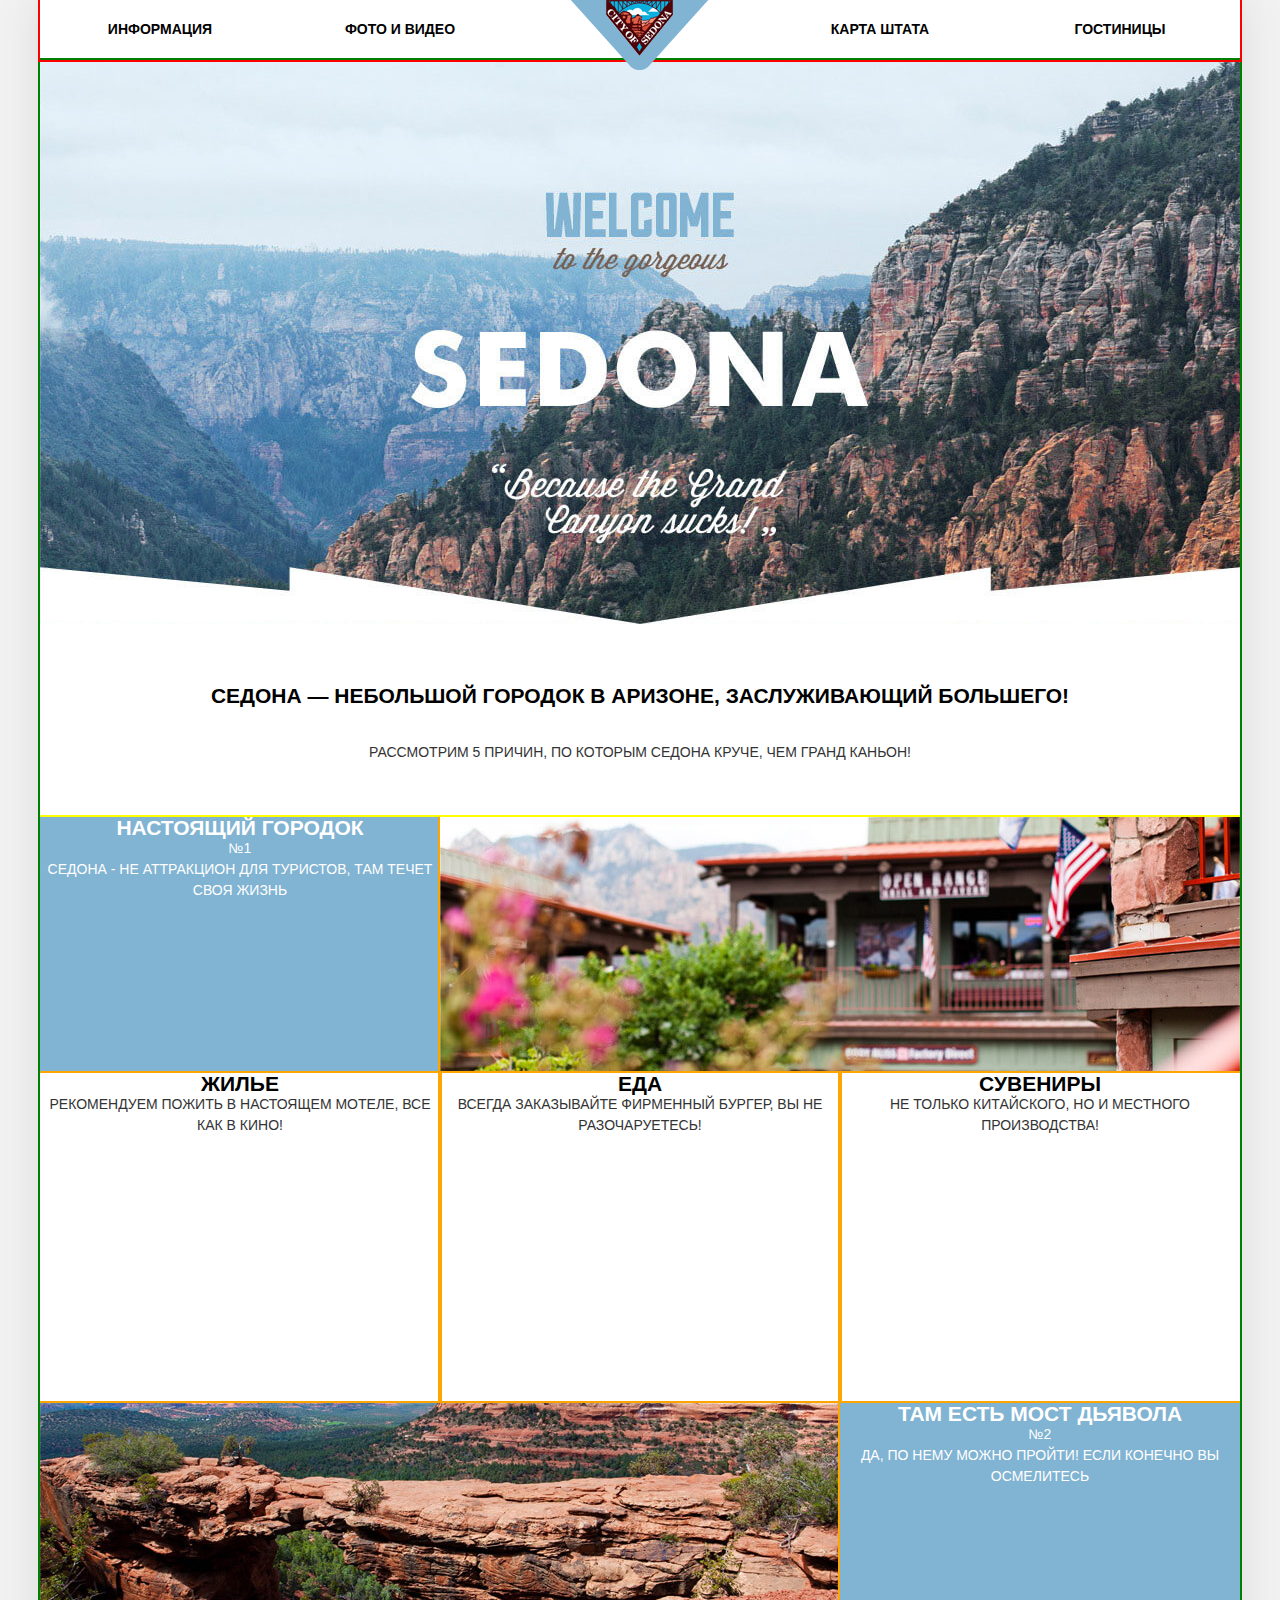
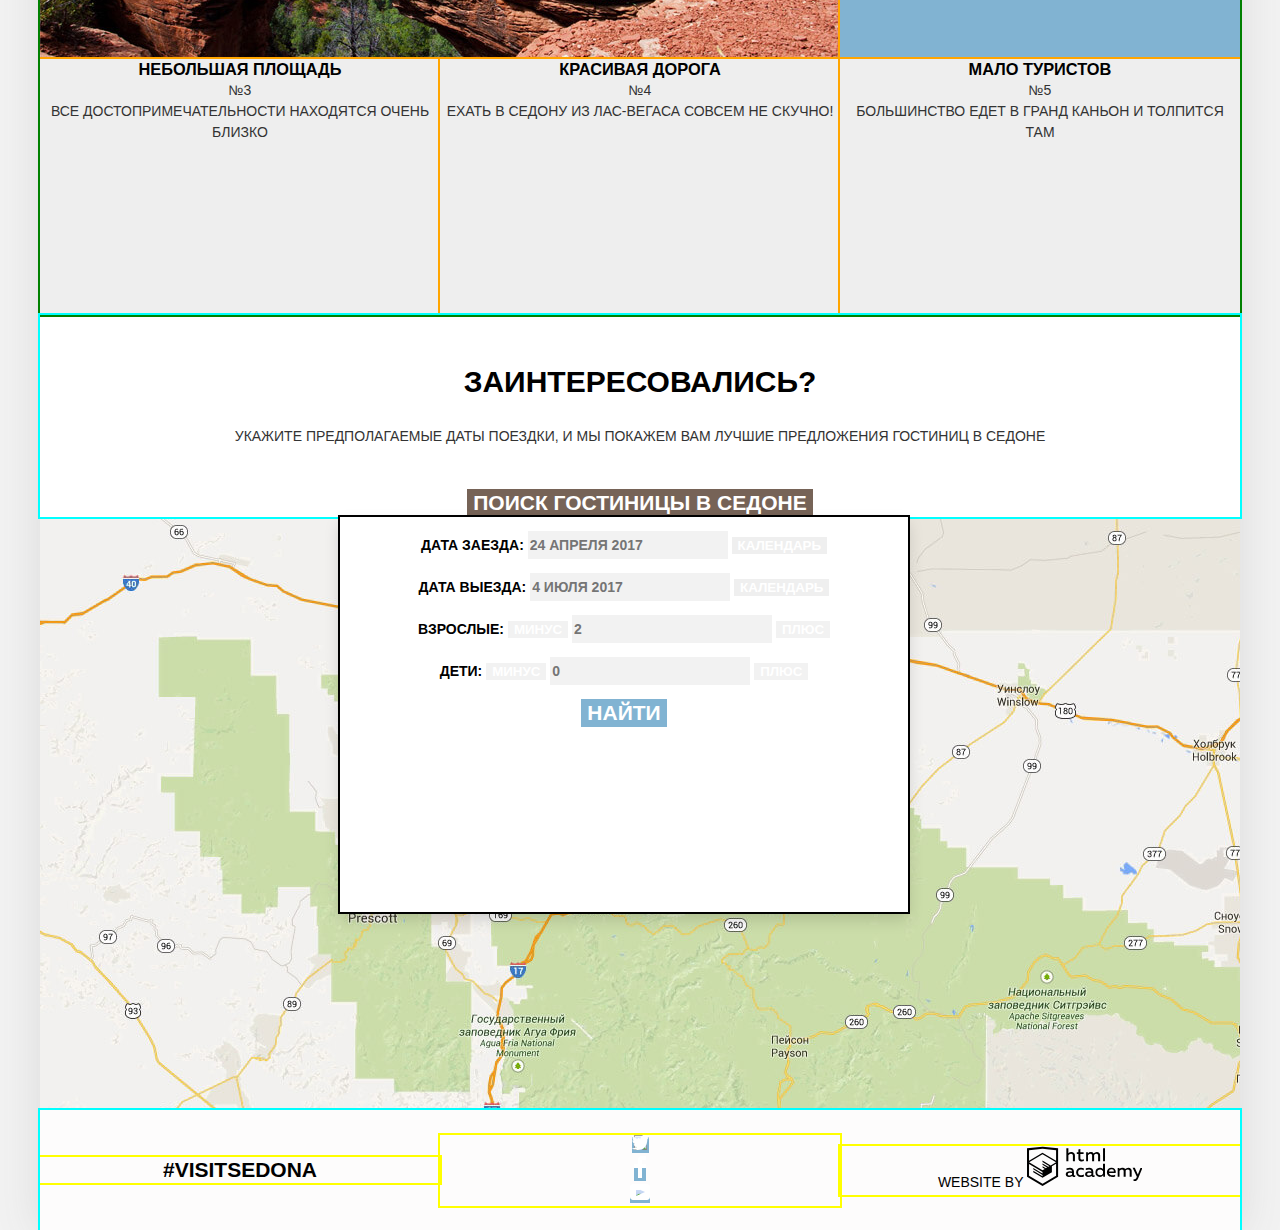
==== index.html @ 484fb702 "Сетка" ====
<!DOCTYPE html>
<html lang="ru">
	<head>
    	<meta charset="utf-8">
    	<title>Седона - небольшой городок в Аризоне</title>
      <linh href="<link href="https://fonts.googleapis.com/css?family=PT+Sans:400,700" rel="stylesheet">
      <link href="css/normalize.css" rel="stylesheet">
      <link href="css/style.css" rel="stylesheet">
  	</head>
  	<body>
      <div class="wrapper">
    		<header class="main-header">
    			<nav class="main-navigation">
  		  		<a class="main-header-logo">
  		  			<img src="img/index-logo.png" width="138" height="70" alt="Логотип города Седона">
  		  		</a>
  		  		<ul class="site-navigation">
  		  			<li><a href="info.html">Информация</a></li>
  		  			<li><a href="media.html">Фото и видео</a></li>
  		  			<li><a href="map.html">Карта штата</a></li>
  		  			<li><a href="hotels.html">Гостиницы</a></li>
  		  		</ul>
  	  		</nav>
    		</header>

    		<main class="container">
    			<section class="resons-content">
            <div class="promo">
    				  <img src="img/header-group.jpg" width="1200" height="564" alt="Добро пожаловать в Седона">
            </div>
            <h1 class="main-title">СЕДОНА — небольшой городок в АРИЗОНЕ, заслуживающий большего!</h1>
            <p class="promo-text">Рассмотрим 5 причин, по которым Седона круче, чем Гранд Каньон!</p>

            <section class="resons">
              <h2 class="visually-hidden">Список причин</h2>
              <ul class="resons-list">
                <!-- 1 -->
                <li class="reson-item">
                  <div class="reson-item-info">
                    <h3 class="reson-item-title">Настоящий городок</h3>
                    <span class="reson-item-number">№1</span>
                    <p class="reson-item-text">Седона - не аттракцион для туристов, там течет своя жизнь</p>
                  </div> 
                  <img class="reson-photo" src="img/reson-1.jpg" width="800" height="256" alt="Изображение города Седона">
                </li>
                <li class="resons-item">  
                  <ul class="features-list">
                    <li class="features-item">
                      <h3 class="features-title">Жилье</h3>
                      <p class="features-text">Рекомендуем пожить в настоящем мотеле, все как в кино!</p>
                    </li>
                    <li class="features-item">
                      <h3 class="features-title">Еда</h3>
                      <p class="features-text">Всегда заказывайте фирменный бургер, вы не разочаруетесь!</p>
                    </li>
                    <li class="features-item">
                      <h3 class="features-title">Сувениры</h3>
                      <p class="features-text">Не только китайского, но и местного производства!</p>
                    </li>
                  </ul>
                </li>
                <!-- 2 -->
                <li class="reson-item">
                  <img class="reson-photo" src="img/reson-2.jpg" width="800" height="256" alt="Изображение дикой природы Седоны">
                  <div class="reson-item-info">
                    <h3 class="reson-item-title">Там есть мост дьявола</h3>
                    <span class="reson-item-number">№2</span>
                    <p class="reson-item-text">Да, по нему можно пройти! Если конечно вы осмелитесь</p>
                  </div>
                </li>
                <li class="reson-item">
                  <ul class="reson-gray-list">
                    <li class="reson-item-gray">
                      <h3 class="reson-item-title item-title-gray">Небольшая площадь</h3>
                      <span class="reson-item-number item-number-gray">№3</span>
                      <p class="reson-item-text item-text-gray">Все достопримечательности находятся очень близко</p>
                    </li>
                    <li class="reson-item-gray">
                      <h3 class="reson-item-title item-title-gray">Красивая дорога</h3>
                      <span class="reson-item-number item-number-gray">№4</span>
                      <p class="reson-item-text item-text-gray">Ехать в Седону из Лас-Вегаса совсем не скучно!</p>
                    </li>
                    <li class="reson-item-gray">
                      <h3 class="reson-item-title item-title-gray">Мало туристов</h3>
                      <span class="reson-item-number item-number-gray">№5</span>
                      <p class="reson-item-text item-text-gray">Большинство едет в Гранд Каньон и толпится там</p>
                    </li>
                  </ul>
                </li>
              </ul>
            </section>
          </section>

    			<section class="search">
            <div class="search-wrapper">
              <h2 class="visually-hidden">Форма поиска отеля</h2>
      				<p class="search-title">Заинтересовались?</p>
      				<p class="search-text">Укажите предполагаемые даты поездки, и мы покажем вам лучшие предложения гостиниц в Седоне</p>
      				<button class="button button-brown search-button" type="button">Поиск гостиницы в Седоне</button>
              
              <form class="form-search" action="https://echo.htmlacademy.ru" method="get">
                <p class="search-option">
                  <label for="search-date-arrival">Дата заезда:</label>
                  <input id="search-date-arrival" type="text" name="date-arrival" placeholder="24 апреля 2017">
                  <button class="button search-button-arrival" type="button">Календарь</button>
                </p>
                <p class="search-option">
                  <label for="search-date-departure">Дата выезда:</label>
                  <input id="search-date-departure" type="text" name="date-departure" placeholder="4 июля 2017">
                  <button class="button search-button-departure" type="button">Календарь</button>
                </p>
                <p class="search-option">
                  <label for="search-adults">Взрослые:</label>
                  <button class="button button-minus" type="button">Минус</button>
                  <input id="search-adults" type="number" name="adults" placeholder="2">
                  <button class="button button-plus" type="button">Плюс</button>
                </p>
                <p class="search-option">
                  <label for="search-children">Дети:</label>
                  <button class="button button-minus" type="button">Минус</button>
                  <input id="search-children" type="number" name="children" placeholder="0">
                  <button class="button button-plus" type="button">Плюс</button>
                </p>
                <button class="button button-blue hotels-search-button" type="button">Найти</button>
              </form>
            </div>
          </section>
        </main>

        
      	<section class="map">
      		<h2 class="visually-hidden">Интерактивная карта Седоны</h2>
      		<img src="img/map.jpg" width="1200" height="593" alt="Интерактивная карта Седоны">
      	</section>
      		

      	<footer class="main-footer">
      		<a class="hashtag" href="#">#Visitsedona</a>
      		<ul class="social-list">
      			<li><a class="button button-blue social-button" href="#"><span class="visually-hidden">Твитер</span>
                  <svg xmlns="http://www.w3.org/2000/svg" xmlns:xlink="http://www.w3.org/1999/xlink" width="17" height="15"><image overflow="visible" width="17" height="15" xlink:href="t.png"/><path fill="#FFF" d="M10.95.144c1.685-.496 2.984.27 3.577 1.179.673-.231 1.331-.481 2.011-.708a2.345 2.345 0 0 1-.857 1.768c.685.17 1.304-.491 1.304-.491-.169 1-1.006 1.788-1.563 2.024-.231 6.75-3.175 11.217-10.077 11.082h-.446c-.41 0-4.164-.46-4.898-1.887 2.271.196 3.893-.422 4.693-1.177-.96-.3-2.679-.477-2.979-2.95.349.106.564.228 1.19.119C1.705 8.247.374 7.53.448 5.33c.285.328 1.067.536 1.34.472C1.085 5.561-.182 2.442.894.85c1.818 1.854 3.735 3.606 7.152 3.773C8.254 2.33 9.183.793 10.95.144z"/></svg>
                </a>
            </li>
      			<li><a class="button button-blue social-button" href="#"><span class="visually-hidden">Фэйсбук</span>
                  <svg xmlns="http://www.w3.org/2000/svg" width="12" height="22"><path fill="#FFF" d="M12 4V0H8a4 4 0 0 0-4 4v4H0v4h4v10h4V12h4V8H8V4h4z"/></svg>
                </a>
            </li>
      			<li><a class="button button-blue social-button" href="#"><span class="visually-hidden">Ютуб</span>
                  <svg xmlns="http://www.w3.org/2000/svg" xmlns:xlink="http://www.w3.org/1999/xlink" width="20" height="16"><image overflow="visible" width="20" height="16" xlink:href="youtube.png"/><path fill="#FFF" d="M17 0H3C1.35 0 0 1.35 0 3v10c0 1.65 1.35 3 3 3h14c1.65 0 3-1.35 3-3V3c0-1.65-1.35-3-3-3zM6.027 11.998V4.002L15.014 8l-8.987 3.998z"/></svg>
                </a>
            </li>
      		</ul>
      		<p class="copyright">
      			<span>website by</span>
      			<a class="copyright-link" href="https://htmlacademy.ru/intensive/htmlcss">
      				<svg data-name="Layer 1" xmlns="http://www.w3.org/2000/svg" width="115" height="41" viewBox="0 0 113 39"><path d="M46.84 28.22a2.07 2.07 0 0 0 .58-.11v1.4a3.41 3.41 0 0 1-1.24.22 1.75 1.75 0 0 1-1.75-1 5.08 5.08 0 0 1-3.3 1.13c-1.59 0-3.06-.87-3.06-2.68 0-2.24 2.08-2.93 3.9-2.93a11.63 11.63 0 0 1 2.28.26v-.31c0-1.09-.8-1.86-2.3-1.86a7.79 7.79 0 0 0-3.15.67v-1.79a10.72 10.72 0 0 1 3.35-.58c2.48 0 4 1.18 4 3.83v3.14a.57.57 0 0 0 .69.61zm-6.76-1.19a1.42 1.42 0 0 0 1.64 1.29 3.56 3.56 0 0 0 2.53-1v-1.51a10.21 10.21 0 0 0-1.9-.22c-1.1.01-2.27.35-2.27 1.45zM53.06 20.62a5.29 5.29 0 0 1 2.7.67v1.79a4.28 4.28 0 0 0-2.42-.73 2.89 2.89 0 1 0 0 5.76 5.26 5.26 0 0 0 2.55-.67v1.8a6.58 6.58 0 0 1-2.9.6 4.42 4.42 0 0 1-4.72-4.54 4.54 4.54 0 0 1 4.79-4.68zM65.84 28.22a2.07 2.07 0 0 0 .58-.11v1.4a3.41 3.41 0 0 1-1.24.22 1.75 1.75 0 0 1-1.75-1 5.08 5.08 0 0 1-3.3 1.13c-1.59 0-3.06-.87-3.06-2.68 0-2.24 2.08-2.93 3.9-2.93a11.63 11.63 0 0 1 2.28.26v-.31c0-1.09-.8-1.86-2.3-1.86a7.79 7.79 0 0 0-3.15.67v-1.79a10.72 10.72 0 0 1 3.35-.58c2.48 0 4 1.18 4 3.83v3.14a.57.57 0 0 0 .69.61zm-6.76-1.19a1.42 1.42 0 0 0 1.64 1.29 3.56 3.56 0 0 0 2.53-1v-1.51a10.21 10.21 0 0 0-1.9-.22c-1.11.01-2.27.35-2.27 1.45zM76.67 16.85v12.76h-1.76v-1.39a4.07 4.07 0 0 1-3.35 1.62 4.62 4.62 0 0 1 0-9.22 4 4 0 0 1 3.15 1.37v-5.14h2zm-4.76 5.48a2.9 2.9 0 0 0 0 5.8 3 3 0 0 0 2.79-1.84v-2.13a3.06 3.06 0 0 0-2.79-1.83zM82.99 20.62c3.48 0 4.68 2.81 4.12 5.34h-6.58c.22 1.57 1.75 2.22 3.35 2.22a6.41 6.41 0 0 0 2.77-.62v1.68a7.5 7.5 0 0 1-3.14.6c-2.68 0-5-1.53-5-4.61a4.39 4.39 0 0 1 4.48-4.61zm.09 1.62a2.39 2.39 0 0 0-2.57 2.26h4.85a2.06 2.06 0 0 0-2.28-2.26zM89.1 29.61v-8.75h1.73v1.09a4 4 0 0 1 2.92-1.33 3 3 0 0 1 2.73 1.4 4.33 4.33 0 0 1 3.06-1.4 3.21 3.21 0 0 1 3.32 3.52v5.47h-2V24.2a1.67 1.67 0 0 0-1.73-1.84 2.94 2.94 0 0 0-2.17 1.18V29.61h-2V24.2a1.67 1.67 0 0 0-1.73-1.84 3.11 3.11 0 0 0-2.32 1.35v5.91h-2zM111.47 20.86h2l-4.1 9.93c-.95 2.28-2.19 3-3.52 3a5 5 0 0 1-1.15-.15v-1.66a3 3 0 0 0 .89.13c.95 0 1.66-.67 2.17-2l.18-.44-4.16-8.82h2.13l3 6.6zM40.66 1.53v5a4 4 0 0 1 2.83-1.2A3.41 3.41 0 0 1 47.1 8.9v5.41h-2V9.15a1.9 1.9 0 0 0-2-2.1 3.08 3.08 0 0 0-2.44 1.46v5.8h-2V1.53h2zM52.43 2.42v3.12h3.17v1.71h-3.17v4c0 1.15.53 1.53 1.66 1.53a4.71 4.71 0 0 0 1.77-.35v1.68a7.14 7.14 0 0 1-2.35.38 2.68 2.68 0 0 1-3-2.88V7.23h-1.6V5.52h1.57V2.88zM58.1 14.29V5.54h1.73v1.09a4 4 0 0 1 2.92-1.33 3 3 0 0 1 2.73 1.4 4.33 4.33 0 0 1 3.06-1.4 3.21 3.21 0 0 1 3.32 3.52v5.47h-2V8.88a1.67 1.67 0 0 0-1.73-1.84 2.94 2.94 0 0 0-2.17 1.18V14.29h-2V8.88a1.67 1.67 0 0 0-1.73-1.84 3.11 3.11 0 0 0-2.32 1.35v5.91h-2zM74.72 1.52h1.95v12.76h-1.95zM15.44.02h-.16L0 1.62v28l15.28 9.09 15.28-9.09v-28zm13.12 28.45l-13.28 7.9L2 28.47V16.99l13.22 7.87v1.43l-9.07-5.4v1.38l9.11 5.47v1.46l-9.1-5.42v1.38l9.11 5.47 9.19-5.5V19.22l4.1-2.45v11.67zm0-13.16l-3.65 2.14-1.68 1-8-4.76v1.38l6.84 4.07h-.06l-.15.09-1 .57-5.64-3.36v1.38l4.45 2.65-1.05.7-3.36-2v1.38l2.21 1.3-2.25 1.35-13.16-7.82 13.17-7.92zm0-1.39L15.21 6.05l-13.2 7.86V3.41l13.28-1.39 13.28 1.39v10.51z" fill="#000000"/></svg>
      			</a>
          </p>
      	</footer>
      </div>
  	</body>
</html>
---- css/style.css ----
body {
	min-width: 1280px;
	margin: 0;
	padding: 0;

	font-family: "PT Sans", "Arial", sans-serif;
	font-size: 14px;
	line-height: 21px;
	font-weight: 400;
	text-transform: uppercase;
	color: #333333;

	background-color: #f2f2f2;
}

img {
	max-width: 100%;
	height: auto;
}

.visually-hidden:not(:focus):not(:active),
input[type="checkbox"].visually-hidden,
input[type="radio"].visually-hidden {
  position: absolute;

  width: 1px;
  height: 1px;
  margin: -1px;
  border: 0;
  padding: 0;

  white-space: nowrap;

  clip-path: inset(100%);
  clip: rect(0 0 0 0);
  overflow: hidden;
}

.wrapper {
	width: 1200px;
	margin: 0 auto;

	background-color: #ffffff;	
	box-shadow: 0px 0px 40px 2px #dbdbdb;
}

.main-navigation {
	display: flex;
	position: relative;
	min-height: 56px;

	/*Временно для сетки*/
	outline: 2px solid red;
}

.main-header-logo {
	position: absolute;
	left: 50%;
	top: 0;
	width: 138px;
	transform: translateX(-50%);
}

.site-navigation {
	display: flex;
	margin: 0;
	padding: 0;
	list-style: none;
}

.site-navigation li {
	width: 240px;

	text-align: center;
	vertical-align: middle;
}

.site-navigation li:nth-child(2) {
	margin-right: 240px;
}

.site-navigation a {
	display: block;
	width: 100%;
	padding-top: 16px;
	padding-bottom: 18px;
	
	line-height: 26px;
	text-decoration: none;
	color: #000000;
	font-weight: 700;
}

.site-navigation a:hover,
.site-navigation a:focus {
	color: #81b3d2;
}

.site-navigation a:active {
	color: rgba(0, 0, 0, 0.3);
}

.site-navigation .site-navigation-current {
	color: #766357;
}

.container {
	text-align: center;
}

.resons-content {

	/*Временно для сетки*/
	outline: 2px solid green;
}

.resons-content .promo {
	width: 1200px;
	height: 564px;

	margin-bottom: 59px;
}

.resons-content .main-title {
	margin: 0;
	padding: 0;
	margin-bottom: 30px;

	font-size: 21px;
	line-height: 26px;
	font-weight: 700;
	color: #000000;
}

.resons-content .promo-text {
	margin: 0;
	padding: 0;
	margin-bottom: 52px;

	line-height: 26px;
	color: #333333;
}

.resons .resons-list {
	display: flex;
	flex-direction: column;
	justify-content: space-between;
	margin: 0;
	padding: 0;

	list-style: none;

	/*Временно для сетки*/
	outline: 2px solid yellow;
}

.resons-list .reson-item {
	display: flex;
	flex-direction: row;
}

.reson-item .reson-item-info {
	width: 400px;
	color: #ffffff;

	background-color: #81b3d2;

	/*Временно для сетки*/
	outline: 2px solid orange;
	min-height: 256px;s
}

.reson-item .reson-photo {
	width: 800px;
	height: 256px;

	/*Временно для сетки*/
	outline: 2px solid orange;
}

.reson-item-info .reson-item-title {
	margin: 0;
	padding: 0;

	font-size: 21px;
	font-weight: 700;
}

.reson-item-info .reson-item-text {
	margin: 0;
	padding: 0;
}

.resons-item .features-list {
	display: flex;
	flex-direction: row;
	margin: 0;
	padding: 0;

	list-style: none;

	background-color: #ffffff;
}

.features-item {	
	width: 400px;

	/*Временно для сетки*/
	min-height: 330px;
	outline: 2px solid orange;
}

.features-item .features-title {
	margin: 0;
	padding: 0;

	font-size: 21px;
	color: #000000;
}

.features-item .features-text {
	margin: 0;
	padding: 0;
}

.reson-item .reson-gray-list {
	display: flex;
	margin: 0;
	padding: 0;

	list-style: none;
}

.reson-gray-list .reson-item-gray {
	width: 400px;

	background-color: #eeeeee;

	/*Временно для сетки*/
	outline: 2px solid orange;
	min-height: 256px;
}

.reson-item-gray .item-title-gray {
	margin: 0;
	padding: 0;

	color: #000000;
}

.reson-item-gray .item-text-gray {
	margin: 0;
	padding: 0;
} 

.search {
	padding-top: 49px;
	/*Временно для сетки*/
	outline: 2px solid cyan;
}

.search .search-wrapper {
	position: relative;
}

.search .search-title {
	margin: 0;
	padding: 0;
	margin-bottom: 26px;

	font-size: 30px;
	font-weight: 700;
	line-height: 36px;
	color: #000000;
}

.search .search-text {
	margin: 0;
	padding: 0;
	margin-bottom: 42px;
}

.form-search {
	position: absolute;
	top: 153px;

	/*Временно, потом подобрать точное значение*/
	left: 300px;
	width: 568px;
	height: 395px;

	background-color: #ffffff;
	box-shadow: 0 7px 15px 0 rgba(0, 1, 1, 0.15);
	z-index: 10;

	/*Временно для сетки*/
	outline: 2px solid black;
}

.button {
	font-family: "PT Sans", "Arial" sans-serif;
	font-weight: 700;
	color: #ffffff;
	text-transform: uppercase;
	text-decoration: none;

	border: none;
}

.button:hover,
.button:focus {
	color: #ffffff;
}

.button:active {
	color: rgba(255, 255, 255, 0.3);
}

.button-brown {
	background-color: #766357;
}

.button-brown:hover,
.button-brown:focus {
	background-color: #604e43;
}

.button-brown:active {
	background-color: #503e33;
}

.search-button {
	font-size: 21px;
	line-height: 26px;
}

.button-minus,
.button-plus {
	background-color: #f2f2f2;
}

.button-blue {
	background-color: #81b3d2;
}

.button-blue:hover,
.button-blue:focus {
	background-color: #669ec0;
}

.button-blue::active {
	background-color: #5496bd;
}

.hotels-search-button {
	font-size: 21px;
	line-height: 26px;
}

.form-search .search-option label {
	margin: 0;
	padding: 0;

	font-size: 14px;
	font-weight: 700;
	line-height: 26px;
	color: #000000;
}

.search-option input {
	font-size: 14px;
	font-weight: 700;
	line-height: 26px;
	color: #000000;
	text-transform: uppercase;

	border: none;
	background-color: #f2f2f2;
}

.search-option input:hover {
	background-color: #ebebeb;
}

.search-option input:focus {
	background-color: #ffffff;
	border: 2px solid #eeeeee;
}

.map {
	width: 1200px;
	height: 593px;
}

/*Стили внутренней страницы*/

.inner-container {
	display: flex;
	flex-direction: column;

	/*Временно для сетки*/
	outline: 2px solid black;
}

.filters {
	font-family: "PT Sans", "Arial", sans-serif;
	color: #ffffff;

	background-image: url("../img/filter-background.jpg");
	background-repeat: no-repeat;
	background-position: 0 0;
	background-color: #83a2c1;
}

.filters .filter {
	display: flex;
	padding: 30px 73px;

	/*Временно для сетки*/
	outline: 2px solid green;
}

.filter fieldset {
	border: none;
}

.filter legend,
.filter-range-title {
	font-size: 16px;
	line-height: 21px;
	font-weight: 700;
}

.filter .filter-list {
	list-style: none;
}

.filter-option label {
	font-size: 14px;
	font-weight: 400;
	line-height: 21px;
}

.price-controls {
	border: 2px solid #ffffff;
}

.price-controls input {
	font-size: 14px;
	font-weight: 400;
	line-height: 21px;
	color: #ffffff;

	background-color: transparent;
	border: none;
}

.min-price,
.max-price {
	font-size: 14px;
	font-weight: 400;
	line-height: 21px;
}

.filter-button {
	font-size: 14px;
	font-weight: 400;
	line-height: 21px;

	background-color: transparent;
	border: 2px solid #ffffff;
}

.filter-button:hover,
.filter-button:focus {
	color: #000000;
	background-color: #ffffff;
}

.sort {
	padding-top: 29px;
	padding-bottom: 32px;
	padding-left: 73px;
	padding-right: 73px;

	border-bottom: 1px solid #f6f6f6;
}

.sort .sort-resalt {
	font-size: 21px;
	font-weight: 700;
	line-height: 26px;
	color: #000000;
}

.sort .sort-title {
	font-size: 12px;
	line-height: 18px;
	color: #000000;
}

.sort .sort-list {
	font-size: 12px;
	line-height: 18px;
	list-style: none;
}

.sort-link {
	color: rgba(0, 0, 0, 0.3);
	text-decoration: none;
	border-bottom: 1px dotted #81b3d2;
}

.sort-link:hover,
.sort-link:focus {
	color: #81b3d2;
	border-bottom: 1px dotted #81b3d2;
}

.sort-link:active {
	color: #000000;
	border: none;
}

.sort-link-active {
	color: #81b3d2;

	border: none;
}

.sort-list-arrow {
	list-style: none;
}

.catalog-hotels .hotels-list {
	margin: 0;
	padding: 0;

	list-style: none;
}

.hotels-list .hotels-item {
	padding: 30px  73px;

	border-bottom: 1px solid #f6f6f6;

	/*Временно для сетки*/
	outline: 2px solid purple;
}

.hotels-title {
	font-size: 21px;
	font-weight: 700;
	line-height: 26px;
	color: #000000;
}

.hotels-title:hover,
.hotels-title:focus {
	color: #81b3d2;
}

.hotels-title:active {
	color: rgba(0, 0, 0, 0.3);
}


.hotels-detail {
	font-size: 14px;
	font-weight: 700;
	line-height: 21px;
	color: #ffffff;
	text-decoration: none;

	background-color: #81b3d2;
}

.hotels-booking {
	font-size: 14px;
	font-weight: 700;
	line-height: 21px;
	color: #ffffff;
	text-decoration: none;

	background-color: #766357;
}

.hotels-rating {
	color: #666666;

	background-color: #f2f2f2;
}

/*Подвал*/

.main-footer {
	display: flex;
	justify-content: space-around;
	align-items: center;
	bottom: 0;
	min-width: 1200px;
	min-height: 120px;

	text-align: center;
	background-color: rgba(253, 252, 252, 0.9);

	/*Временно для сетки*/
	outline: 2px solid cyan;
}

.main-footer .hashtag {
	width: 400px;
	font-size: 21px;
	font-weight: 700;
	line-height: 26px;
	color: #000000;
	text-decoration: none;

	/*Временно для сетки*/
	outline: 2px solid yellow;
}

.main-footer .social-list {
	width: 400px;
	margin: 0;
	padding: 0;

	list-style: none;

	/*Временно для сетки*/
	outline: 2px solid yellow;
}

.copyright {
	width: 400px;
	margin: 0;
	padding: 0;

	/*Временно для сетки*/
	outline: 2px solid yellow;
}

.copyright span {
	color: #000000;
	line-height: 26px;
}

.copyright-link:hover svg path,
.copyright-link:focus svg path {
	fill: #81b3d2;
}

.copyright-link:active svg path {
	fill: #bdbbbc;
}
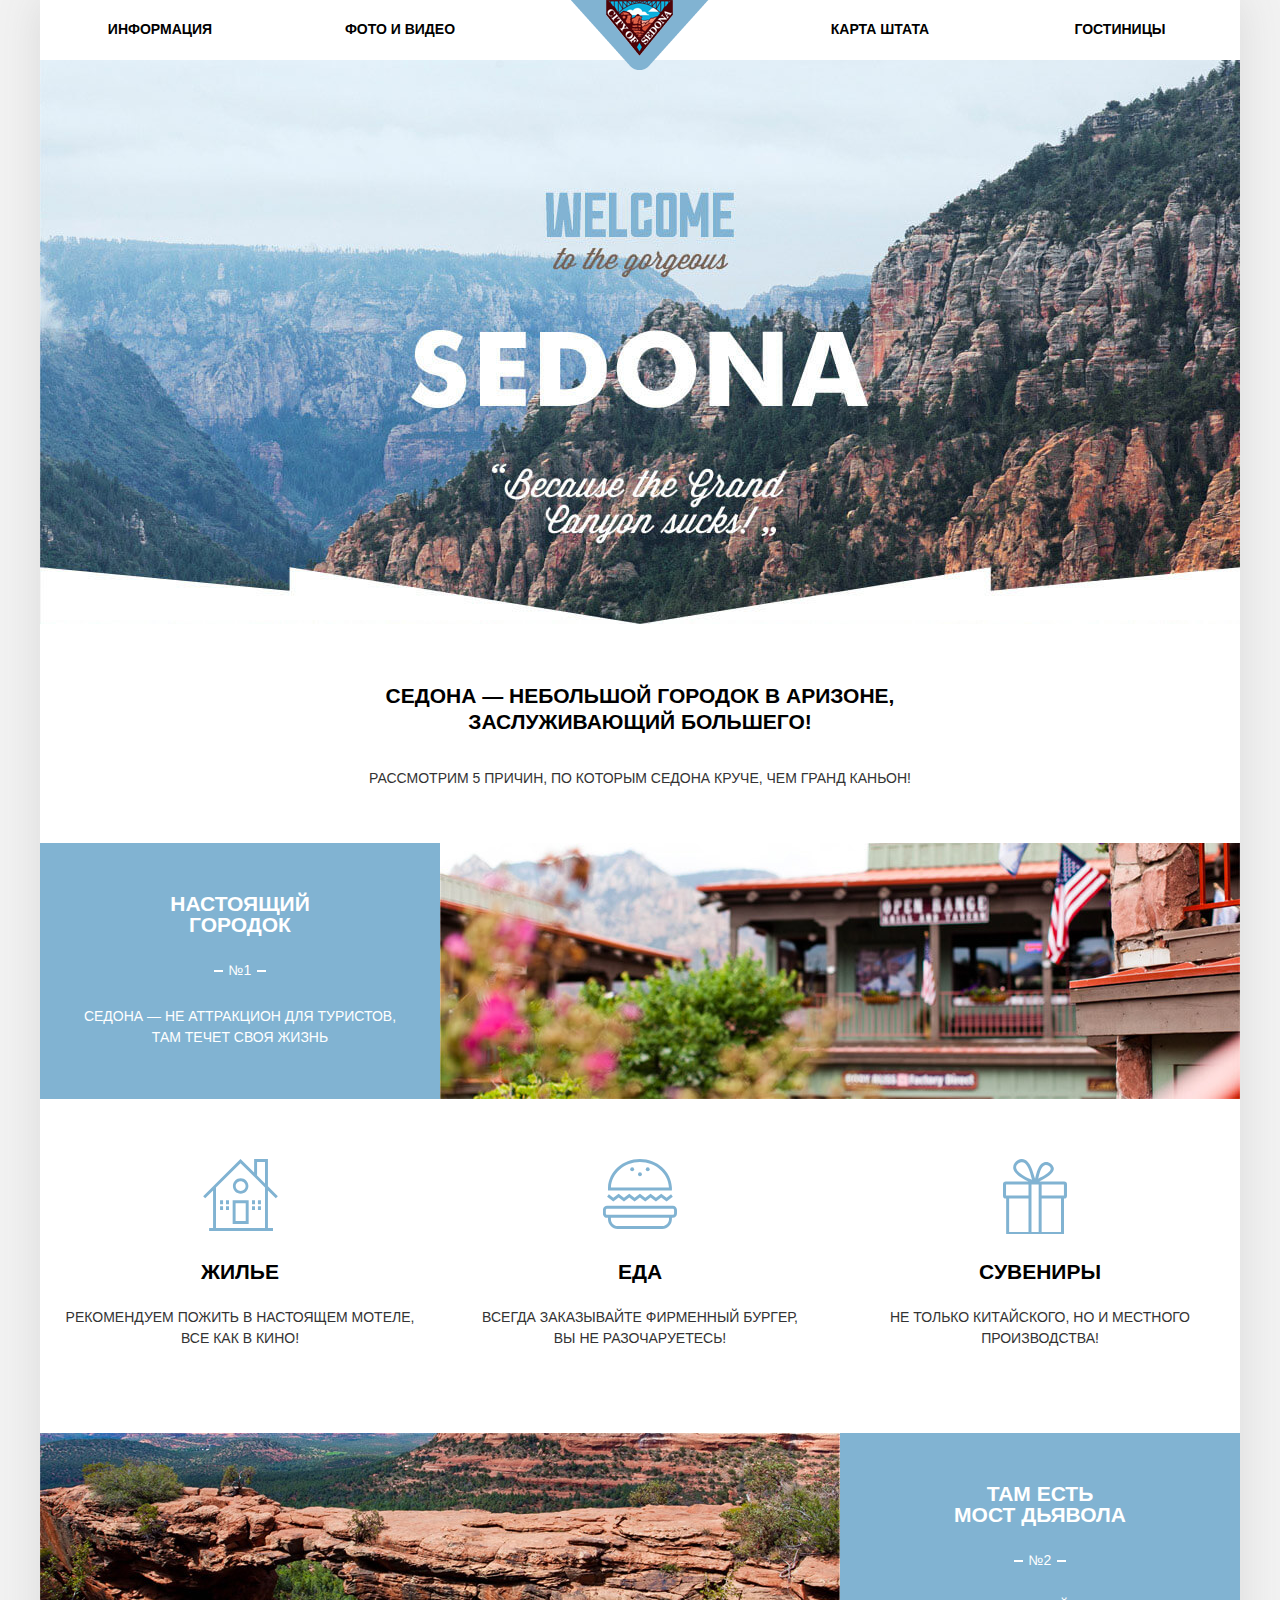
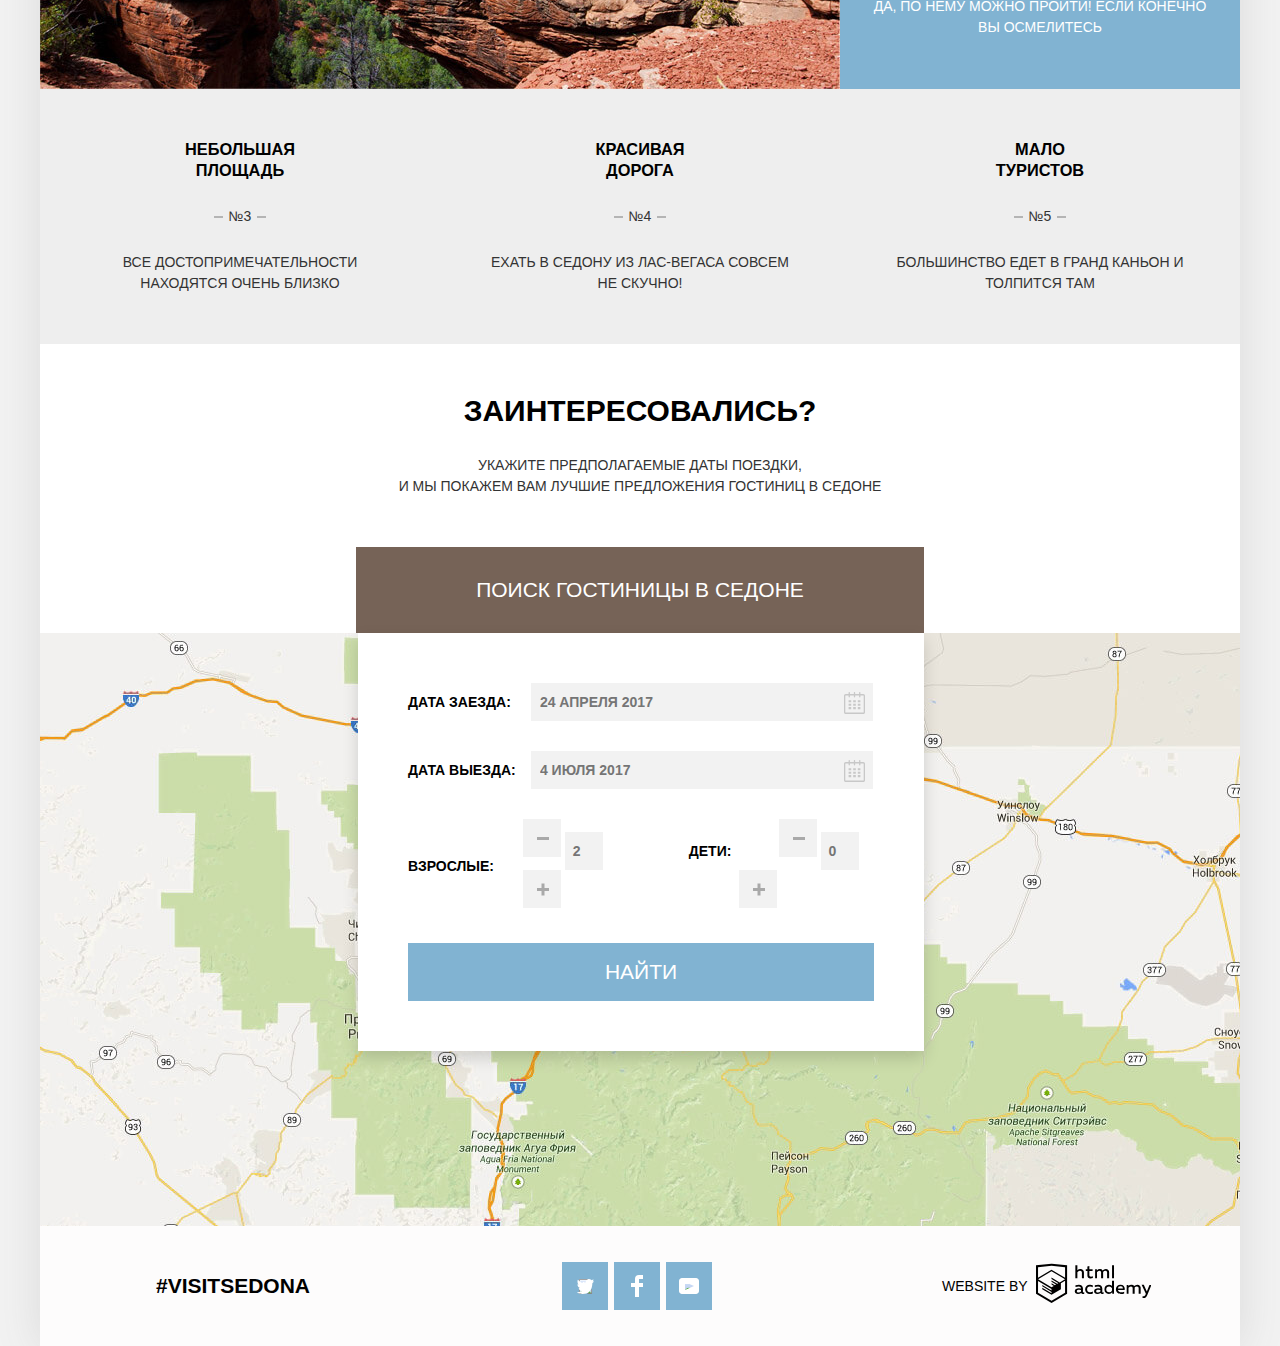
==== commit a9d2501f: "Стилизация" ====
--- a/index.html
+++ b/index.html
@@ -3,7 +3,7 @@
 	<head>
     	<meta charset="utf-8">
     	<title>Седона - небольшой городок в Аризоне</title>
-      <linh href="<link href="https://fonts.googleapis.com/css?family=PT+Sans:400,700" rel="stylesheet">
+      <linh href="<link href="https://fonts.googleapis.com/css?family=PT+Sans:400,700&amp;subset=cyrillic" rel="stylesheet">
       <link href="css/normalize.css" rel="stylesheet">
       <link href="css/style.css" rel="stylesheet">
   	</head>
@@ -28,7 +28,7 @@
             <div class="promo">
     				  <img src="img/header-group.jpg" width="1200" height="564" alt="Добро пожаловать в Седона">
             </div>
-            <h1 class="main-title">СЕДОНА — небольшой городок в АРИЗОНЕ, заслуживающий большего!</h1>
+            <h1 class="main-title">СЕДОНА — небольшой городок в АРИЗОНЕ,<br> заслуживающий большего!</h1>
             <p class="promo-text">Рассмотрим 5 причин, по которым Седона круче, чем Гранд Каньон!</p>
 
             <section class="resons">
@@ -37,25 +37,25 @@
                 <!-- 1 -->
                 <li class="reson-item">
                   <div class="reson-item-info">
-                    <h3 class="reson-item-title">Настоящий городок</h3>
+                    <h3 class="reson-item-title">Настоящий<br> городок</h3>
                     <span class="reson-item-number">№1</span>
-                    <p class="reson-item-text">Седона - не аттракцион для туристов, там течет своя жизнь</p>
+                    <p class="reson-item-text">Седона — не аттракцион для туристов, там течет своя жизнь</p>
                   </div> 
                   <img class="reson-photo" src="img/reson-1.jpg" width="800" height="256" alt="Изображение города Седона">
                 </li>
                 <li class="resons-item">  
                   <ul class="features-list">
-                    <li class="features-item">
+                    <li class="features-item features-icon features-icon-1">
                       <h3 class="features-title">Жилье</h3>
-                      <p class="features-text">Рекомендуем пожить в настоящем мотеле, все как в кино!</p>
+                      <p class="features-text">Рекомендуем пожить в настоящем мотеле,<br> все как в кино!</p>
                     </li>
-                    <li class="features-item">
+                    <li class="features-item features-icon features-icon-2">
                       <h3 class="features-title">Еда</h3>
-                      <p class="features-text">Всегда заказывайте фирменный бургер, вы не разочаруетесь!</p>
+                      <p class="features-text">Всегда заказывайте фирменный бургер,<br> вы не разочаруетесь!</p>
                     </li>
-                    <li class="features-item">
+                    <li class="features-item features-icon features-icon-3">
                       <h3 class="features-title">Сувениры</h3>
-                      <p class="features-text">Не только китайского, но и местного производства!</p>
+                      <p class="features-text">Не только китайского, но и местного<br> производства!</p>
                     </li>
                   </ul>
                 </li>
@@ -63,7 +63,7 @@
                 <li class="reson-item">
                   <img class="reson-photo" src="img/reson-2.jpg" width="800" height="256" alt="Изображение дикой природы Седоны">
                   <div class="reson-item-info">
-                    <h3 class="reson-item-title">Там есть мост дьявола</h3>
+                    <h3 class="reson-item-title">Там есть<br> мост дьявола</h3>
                     <span class="reson-item-number">№2</span>
                     <p class="reson-item-text">Да, по нему можно пройти! Если конечно вы осмелитесь</p>
                   </div>
@@ -71,19 +71,19 @@
                 <li class="reson-item">
                   <ul class="reson-gray-list">
                     <li class="reson-item-gray">
-                      <h3 class="reson-item-title item-title-gray">Небольшая площадь</h3>
+                      <h3 class="reson-item-title item-title-gray">Небольшая<br> площадь</h3>
                       <span class="reson-item-number item-number-gray">№3</span>
-                      <p class="reson-item-text item-text-gray">Все достопримечательности находятся очень близко</p>
+                      <p class="reson-item-text item-text-gray">Все достопримечательности<br> находятся очень близко</p>
                     </li>
                     <li class="reson-item-gray">
-                      <h3 class="reson-item-title item-title-gray">Красивая дорога</h3>
+                      <h3 class="reson-item-title item-title-gray">Красивая<br> дорога</h3>
                       <span class="reson-item-number item-number-gray">№4</span>
-                      <p class="reson-item-text item-text-gray">Ехать в Седону из Лас-Вегаса совсем не скучно!</p>
+                      <p class="reson-item-text item-text-gray">Ехать в Седону из Лас-Вегаса совсем<br> не скучно!</p>
                     </li>
                     <li class="reson-item-gray">
-                      <h3 class="reson-item-title item-title-gray">Мало туристов</h3>
+                      <h3 class="reson-item-title item-title-gray">Мало<br> туристов</h3>
                       <span class="reson-item-number item-number-gray">№5</span>
-                      <p class="reson-item-text item-text-gray">Большинство едет в Гранд Каньон и толпится там</p>
+                      <p class="reson-item-text item-text-gray">Большинство едет в Гранд Каньон и<br> толпится там</p>
                     </li>
                   </ul>
                 </li>
@@ -92,35 +92,41 @@
           </section>
 
     			<section class="search">
+            <h2 class="visually-hidden">Форма поиска отеля</h2>
+      			<p class="search-title">Заинтересовались?</p>
+      			<p class="search-text">Укажите предполагаемые даты поездки,<br> и мы покажем вам лучшие предложения гостиниц в Седоне</p>
             <div class="search-wrapper">
-              <h2 class="visually-hidden">Форма поиска отеля</h2>
-      				<p class="search-title">Заинтересовались?</p>
-      				<p class="search-text">Укажите предполагаемые даты поездки, и мы покажем вам лучшие предложения гостиниц в Седоне</p>
       				<button class="button button-brown search-button" type="button">Поиск гостиницы в Седоне</button>
-              
+        
               <form class="form-search" action="https://echo.htmlacademy.ru" method="get">
-                <p class="search-option">
+                <div class="search-option">
                   <label for="search-date-arrival">Дата заезда:</label>
                   <input id="search-date-arrival" type="text" name="date-arrival" placeholder="24 апреля 2017">
-                  <button class="button search-button-arrival" type="button">Календарь</button>
-                </p>
-                <p class="search-option">
+                  <svg class="button search-button-arrival" xmlns="http://www.w3.org/2000/svg" width="21" height="22"><path d="M19.251 2.025h-2.845V.648c0-.381-.294-.689-.656-.689-.363 0-.656.308-.656.689v1.377h-3.938V.648c0-.381-.294-.689-.655-.689-.363 0-.657.308-.657.689v1.377H5.906V.648c0-.381-.294-.689-.656-.689-.363 0-.657.308-.657.689v1.377H1.75C.784 2.025 0 2.847 0 3.862v16.302C0 21.179.784 22 1.75 22h17.501c.966 0 1.749-.821 1.749-1.836V3.862c0-1.015-.783-1.837-1.749-1.837zm.437 18.139a.448.448 0 0 1-.437.459H1.75a.45.45 0 0 1-.438-.459V3.862a.45.45 0 0 1 .438-.459h2.844v1.378c0 .381.294.689.657.689.362 0 .656-.308.656-.689V3.403h3.938v1.378c0 .381.294.689.657.689.361 0 .655-.308.655-.689V3.403h3.938v1.378c0 .381.293.689.656.689.362 0 .656-.308.656-.689V3.403h2.845c.241 0 .437.206.437.459v16.302z"/><path d="M4.594 8.225h2.625v2.066H4.594zM4.594 11.668h2.625v2.067H4.594zM4.594 15.112h2.625v2.066H4.594zM9.188 15.112h2.625v2.066H9.188zM9.188 11.668h2.625v2.067H9.188zM9.188 8.225h2.625v2.066H9.188zM13.781 15.112h2.625v2.066h-2.625zM13.781 11.668h2.625v2.067h-2.625zM13.781 8.225h2.625v2.066h-2.625z"/></svg>
+                </div>
+                <div class="search-option">
                   <label for="search-date-departure">Дата выезда:</label>
                   <input id="search-date-departure" type="text" name="date-departure" placeholder="4 июля 2017">
-                  <button class="button search-button-departure" type="button">Календарь</button>
-                </p>
-                <p class="search-option">
-                  <label for="search-adults">Взрослые:</label>
-                  <button class="button button-minus" type="button">Минус</button>
-                  <input id="search-adults" type="number" name="adults" placeholder="2">
-                  <button class="button button-plus" type="button">Плюс</button>
-                </p>
-                <p class="search-option">
-                  <label for="search-children">Дети:</label>
-                  <button class="button button-minus" type="button">Минус</button>
-                  <input id="search-children" type="number" name="children" placeholder="0">
-                  <button class="button button-plus" type="button">Плюс</button>
-                </p>
+                  <svg class="button search-button-arrival" xmlns="http://www.w3.org/2000/svg" width="21" height="22"><path d="M19.251 2.025h-2.845V.648c0-.381-.294-.689-.656-.689-.363 0-.656.308-.656.689v1.377h-3.938V.648c0-.381-.294-.689-.655-.689-.363 0-.657.308-.657.689v1.377H5.906V.648c0-.381-.294-.689-.656-.689-.363 0-.657.308-.657.689v1.377H1.75C.784 2.025 0 2.847 0 3.862v16.302C0 21.179.784 22 1.75 22h17.501c.966 0 1.749-.821 1.749-1.836V3.862c0-1.015-.783-1.837-1.749-1.837zm.437 18.139a.448.448 0 0 1-.437.459H1.75a.45.45 0 0 1-.438-.459V3.862a.45.45 0 0 1 .438-.459h2.844v1.378c0 .381.294.689.657.689.362 0 .656-.308.656-.689V3.403h3.938v1.378c0 .381.294.689.657.689.361 0 .655-.308.655-.689V3.403h3.938v1.378c0 .381.293.689.656.689.362 0 .656-.308.656-.689V3.403h2.845c.241 0 .437.206.437.459v16.302z"/><path d="M4.594 8.225h2.625v2.066H4.594zM4.594 11.668h2.625v2.067H4.594zM4.594 15.112h2.625v2.066H4.594zM9.188 15.112h2.625v2.066H9.188zM9.188 11.668h2.625v2.067H9.188zM9.188 8.225h2.625v2.066H9.188zM13.781 15.112h2.625v2.066h-2.625zM13.781 11.668h2.625v2.067h-2.625zM13.781 8.225h2.625v2.066h-2.625z"/></svg>
+                </div>
+                <div class="search-option option-small">
+                  <div class="search-column column-adult">
+                    <label for="search-adults">Взрослые:</label>
+                    <div class="search-column-button">
+                      <button class="button button-minus" type="button" aria-label="Меньше"></button>
+                      <input id="search-adults" type="number" name="adults" placeholder="2">
+                      <button class="button button-plus" type="button" aria-label="Больше"></button>
+                    </div>
+                  </div>
+                  <div class="search-column column-children">
+                    <div class="search-column-button">
+                      <label for="search-children">Дети:</label>
+                      <button class="button button-minus" type="button" aria-label="Меньше"></button>
+                      <input id="search-children" type="number" name="children" placeholder="0">
+                      <button class="button button-plus" type="button" aria-label="Больше"></button>
+                    </div>
+                  </div>
+                </div>
                 <button class="button button-blue hotels-search-button" type="button">Найти</button>
               </form>
             </div>
--- a/css/style.css
+++ b/css/style.css
@@ -48,9 +48,6 @@
 	display: flex;
 	position: relative;
 	min-height: 56px;
-
-	/*Временно для сетки*/
-	outline: 2px solid red;
 }
 
 .main-header-logo {
@@ -108,12 +105,6 @@
 	text-align: center;
 }
 
-.resons-content {
-
-	/*Временно для сетки*/
-	outline: 2px solid green;
-}
-
 .resons-content .promo {
 	width: 1200px;
 	height: 564px;
@@ -149,9 +140,6 @@
 	padding: 0;
 
 	list-style: none;
-
-	/*Временно для сетки*/
-	outline: 2px solid yellow;
 }
 
 .resons-list .reson-item {
@@ -161,31 +149,52 @@
 
 .reson-item .reson-item-info {
 	width: 400px;
+	padding: 50px 30px;
+
 	color: #ffffff;
 
 	background-color: #81b3d2;
-
-	/*Временно для сетки*/
-	outline: 2px solid orange;
-	min-height: 256px;s
 }
 
 .reson-item .reson-photo {
 	width: 800px;
 	height: 256px;
-
-	/*Временно для сетки*/
-	outline: 2px solid orange;
 }
 
 .reson-item-info .reson-item-title {
 	margin: 0;
 	padding: 0;
+	margin-bottom: 25px;
 
 	font-size: 21px;
 	font-weight: 700;
 }
 
+.reson-item-info .reson-item-number {
+	display: flex;
+	align-items: center;
+	justify-content: center;
+	margin-bottom: 25px;
+}
+
+.reson-item-info .reson-item-number::before,
+.reson-item-info .reson-item-number::after {
+	content: "";
+	width: 9px;
+	height: 2px;
+
+	background-color: #ffffff;
+}
+
+.reson-item-info .reson-item-number::before {
+	margin-right: 6px;
+}
+
+.reson-item-info .reson-item-number::after {
+	margin-left: 6px;
+}
+
+
 .reson-item-info .reson-item-text {
 	margin: 0;
 	padding: 0;
@@ -202,17 +211,43 @@
 	background-color: #ffffff;
 }
 
-.features-item {	
+.features-list .features-item {	
+	position: relative;
 	width: 400px;
-
-	/*Временно для сетки*/
-	min-height: 330px;
-	outline: 2px solid orange;
+	padding: 162px 20px 84px 20px;
+
+	text-align: center;
+}
+
+.features-list .features-item::before {
+	content: "";
+	position: absolute;
+	top: 60px;
+	left: 50%;
+	margin-left: -37px;
+	width: 75px;
+	height: 75px;
+
+	background-repeat: no-repeat;
+	background-position: 0 0;
+}
+
+.features-list .features-icon-1::before {
+	background-image: url("../img/icon-1.svg");
+}
+
+.features-list .features-icon-2::before {
+	background-image: url("../img/icon-3.svg");
+}
+
+.features-list .features-icon-3::before {
+	background-image: url("../img/icon-2.svg");
 }
 
 .features-item .features-title {
 	margin: 0;
 	padding: 0;
+	margin-bottom: 25px;
 
 	font-size: 21px;
 	color: #000000;
@@ -233,19 +268,42 @@
 
 .reson-gray-list .reson-item-gray {
 	width: 400px;
+	padding: 50px 20px;
 
 	background-color: #eeeeee;
-
-	/*Временно для сетки*/
-	outline: 2px solid orange;
-	min-height: 256px;
+	box-sizing: border-box;
 }
 
 .reson-item-gray .item-title-gray {
 	margin: 0;
 	padding: 0;
-
-	color: #000000;
+	margin-bottom: 25px;
+
+	color: #000000;
+}
+
+.reson-item-gray .item-number-gray {
+	display: flex;
+	justify-content: center;
+	align-items: center;
+	margin-bottom: 25px;
+}
+
+.reson-item-gray .item-number-gray::before,
+.reson-item-gray .item-number-gray::after {
+	content: "";
+	width: 9px;
+	height: 2px;
+
+	background-color: #b4b4b4;
+}
+
+.reson-item-gray .item-number-gray::before {
+	margin-right: 6px;
+}
+
+.reson-item-gray .item-number-gray::after {
+	margin-left: 6px;
 }
 
 .reson-item-gray .item-text-gray {
@@ -255,12 +313,12 @@
 
 .search {
 	padding-top: 49px;
-	/*Временно для сетки*/
-	outline: 2px solid cyan;
 }
 
 .search .search-wrapper {
 	position: relative;
+	width: 568px;
+	margin: 0 auto;
 }
 
 .search .search-title {
@@ -277,97 +335,113 @@
 .search .search-text {
 	margin: 0;
 	padding: 0;
-	margin-bottom: 42px;
+	margin-bottom: 50px;
+}
+
+.button {
+	font: inherit;
+	font-weight: 700;
+	color: #ffffff;
+	text-transform: uppercase;
+	text-decoration: none;
+
+	border: none;
+	cursor: pointer;
+}
+
+.button:hover,
+.button:focus {
+	color: #ffffff;
+}
+
+.button:active {
+	color: rgba(255, 255, 255, 0.3);
+}
+
+.button-brown {
+	background-color: #766357;
+}
+
+.button-brown:hover,
+.button-brown:focus {
+	background-color: #604e43;
+}
+
+.button-brown:active {
+	background-color: #503e33;
+}
+
+.search-button {
+	width: 100%;
+	padding: 30px 90px;
+
+	font: inherit;
+	font-size: 21px;
+	line-height: 26px;
+}
+
+.button-minus,
+.button-plus {
+	background-color: #f2f2f2;
+}
+
+.button-blue {
+	background-color: #81b3d2;
+}
+
+.button-blue:hover,
+.button-blue:focus {
+	background-color: #669ec0;
+}
+
+.button-blue::active {
+	background-color: #5496bd;
+}
+
+.hotels-search-button {
+	width: 100%;
+	padding: 16px 0;
+
+	font: inherit;
+	font-size: 21px;
+	line-height: 26px;
 }
 
 .form-search {
 	position: absolute;
-	top: 153px;
-
-	/*Временно, потом подобрать точное значение*/
-	left: 300px;
-	width: 568px;
-	height: 395px;
+	left: 2px;
+	padding: 50px;
+
+	text-align: left;
 
 	background-color: #ffffff;
 	box-shadow: 0 7px 15px 0 rgba(0, 1, 1, 0.15);
 	z-index: 10;
-
-	/*Временно для сетки*/
-	outline: 2px solid black;
-}
-
-.button {
-	font-family: "PT Sans", "Arial" sans-serif;
-	font-weight: 700;
-	color: #ffffff;
-	text-transform: uppercase;
-	text-decoration: none;
-
-	border: none;
-}
-
-.button:hover,
-.button:focus {
-	color: #ffffff;
-}
-
-.button:active {
-	color: rgba(255, 255, 255, 0.3);
-}
-
-.button-brown {
-	background-color: #766357;
-}
-
-.button-brown:hover,
-.button-brown:focus {
-	background-color: #604e43;
-}
-
-.button-brown:active {
-	background-color: #503e33;
-}
-
-.search-button {
-	font-size: 21px;
-	line-height: 26px;
-}
-
-.button-minus,
-.button-plus {
-	background-color: #f2f2f2;
-}
-
-.button-blue {
-	background-color: #81b3d2;
-}
-
-.button-blue:hover,
-.button-blue:focus {
-	background-color: #669ec0;
-}
-
-.button-blue::active {
-	background-color: #5496bd;
-}
-
-.hotels-search-button {
-	font-size: 21px;
-	line-height: 26px;
+}
+
+.form-search .search-option {
+	position: relative;	
+	margin-bottom: 30px;
 }
 
 .form-search .search-option label {
-	margin: 0;
-	padding: 0;
-
-	font-size: 14px;
-	font-weight: 700;
-	line-height: 26px;
-	color: #000000;
-}
-
-.search-option input {
+	display: inline-block;
+	width: 108px;
+	margin: 0;
+	padding: 0;
+	margin-right: 11px;
+
+	font-size: 14px;
+	font-weight: 700;
+	line-height: 26px;
+	color: #000000;
+}
+
+.search-option input[type="text"] {
+	display: inline-block;
+	padding: 6px 30px 6px 9px;
+	width: 303px;
+
 	font-size: 14px;
 	font-weight: 700;
 	line-height: 26px;
@@ -385,6 +459,80 @@
 .search-option input:focus {
 	background-color: #ffffff;
 	border: 2px solid #eeeeee;
+}
+
+.search-button-arrival {
+	position: absolute;
+	top: 9px;
+	right: 9px;
+	fill: #c8c8c8;
+}
+
+.form-search .option-small {
+	display: flex;
+	justify-content: space-between;
+}
+
+.option-small .search-column {
+	display: flex;
+	align-items: center;
+	width: 50%;
+}
+
+.column-children {
+	text-align: center;
+}
+
+.search-column .button-minus,
+.search-column .button-plus {
+	position: relative;
+	width: 38px;
+	height: 38px;
+
+	background-color: #f2f2f2;
+}
+
+.search-column .button-minus::before {
+	position: absolute;
+	content: "";
+	top: 18px;
+	left: 14px;
+	width: 12px;
+	height: 3px;
+
+	background-color: #a9a9a9;
+}
+
+.search-column .button-plus::before,
+.search-column .button-plus::after {
+	position: absolute;
+	content: "";
+	top: 18px;
+	left: 14px;
+	width: 12px;
+	height: 3px;
+
+	background-color: #a9a9a9;
+}
+
+.search-column .button-plus::after {
+	transform: rotate(90deg);
+}
+
+.search-column input[type="number"] {
+	width: 38px;
+	height: 38px;
+	padding: 0;
+
+	text-align: center;
+	font-size: 14px;
+	font-weight: 700;
+	line-height: 26px;
+	color: #000000;
+	text-transform: uppercase;
+
+	border: none;
+	background-color: #f2f2f2;
 }
 
 .map {
@@ -595,52 +743,55 @@
 
 .main-footer {
 	display: flex;
-	justify-content: space-around;
+	justify-content: space-between;
 	align-items: center;
 	bottom: 0;
-	min-width: 1200px;
-	min-height: 120px;
+	padding: 36px 73px;
 
 	text-align: center;
 	background-color: rgba(253, 252, 252, 0.9);
-
-	/*Временно для сетки*/
-	outline: 2px solid cyan;
 }
 
 .main-footer .hashtag {
+	width: 240px;
+	font-size: 21px;
+	font-weight: 700;
+	line-height: 26px;
+	color: #000000;
+	text-decoration: none;
+}
+
+.main-footer .social-list {
+	display: flex;
+	justify-content: center;
 	width: 400px;
-	font-size: 21px;
-	font-weight: 700;
-	line-height: 26px;
-	color: #000000;
-	text-decoration: none;
-
-	/*Временно для сетки*/
-	outline: 2px solid yellow;
-}
-
-.main-footer .social-list {
-	width: 400px;
 	margin: 0;
 	padding: 0;
 
 	list-style: none;
-
-	/*Временно для сетки*/
-	outline: 2px solid yellow;
+}
+
+.social-list .social-button {
+	display: flex;
+	align-items: center;
+	justify-content: center;
+	width: 46px;
+	height: 48px;
+	margin-right: 6px;
 }
 
 .copyright {
-	width: 400px;
-	margin: 0;
-	padding: 0;
-
-	/*Временно для сетки*/
-	outline: 2px solid yellow;
+	display: flex;
+	align-items: center;
+	width: 240px;
+	margin: 0;
+	padding: 0;
 }
 
 .copyright span {
+	margin-left: 15px;
+	margin-right: 8px;
+
 	color: #000000;
 	line-height: 26px;
 }
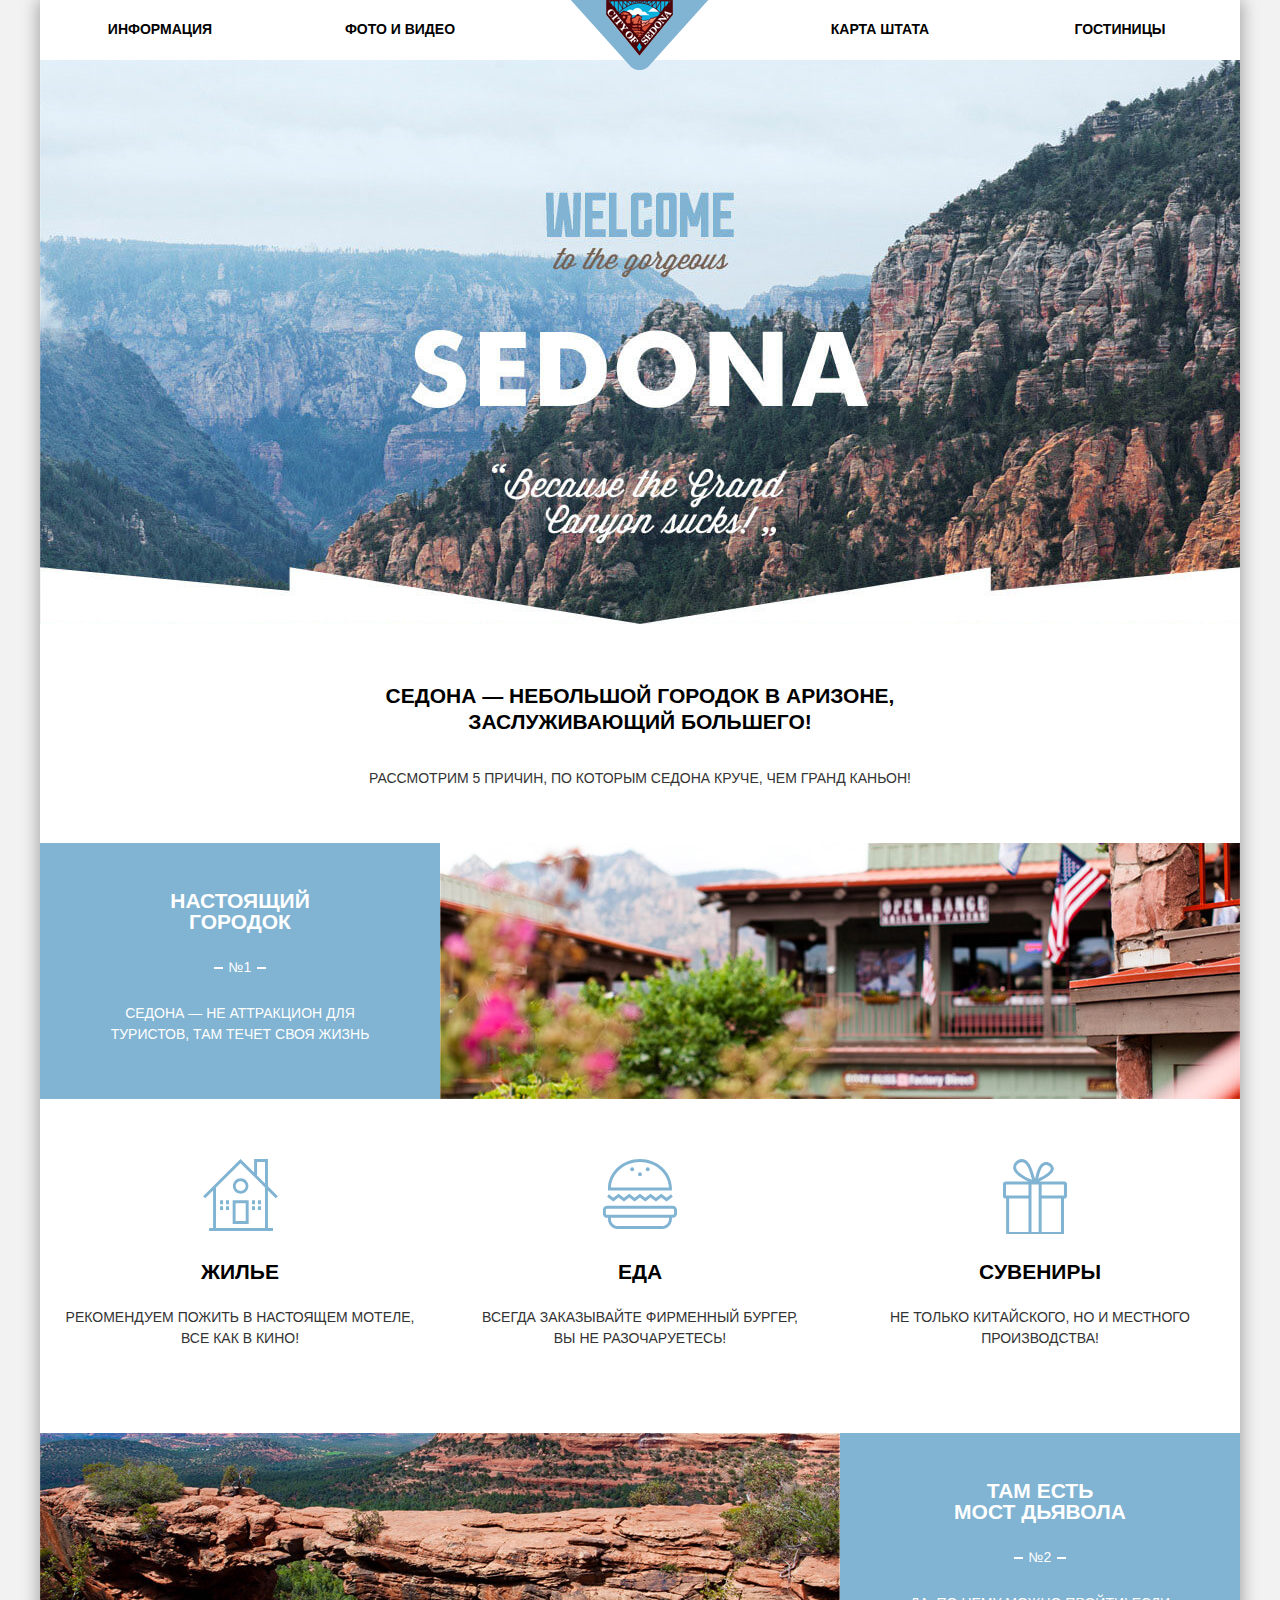
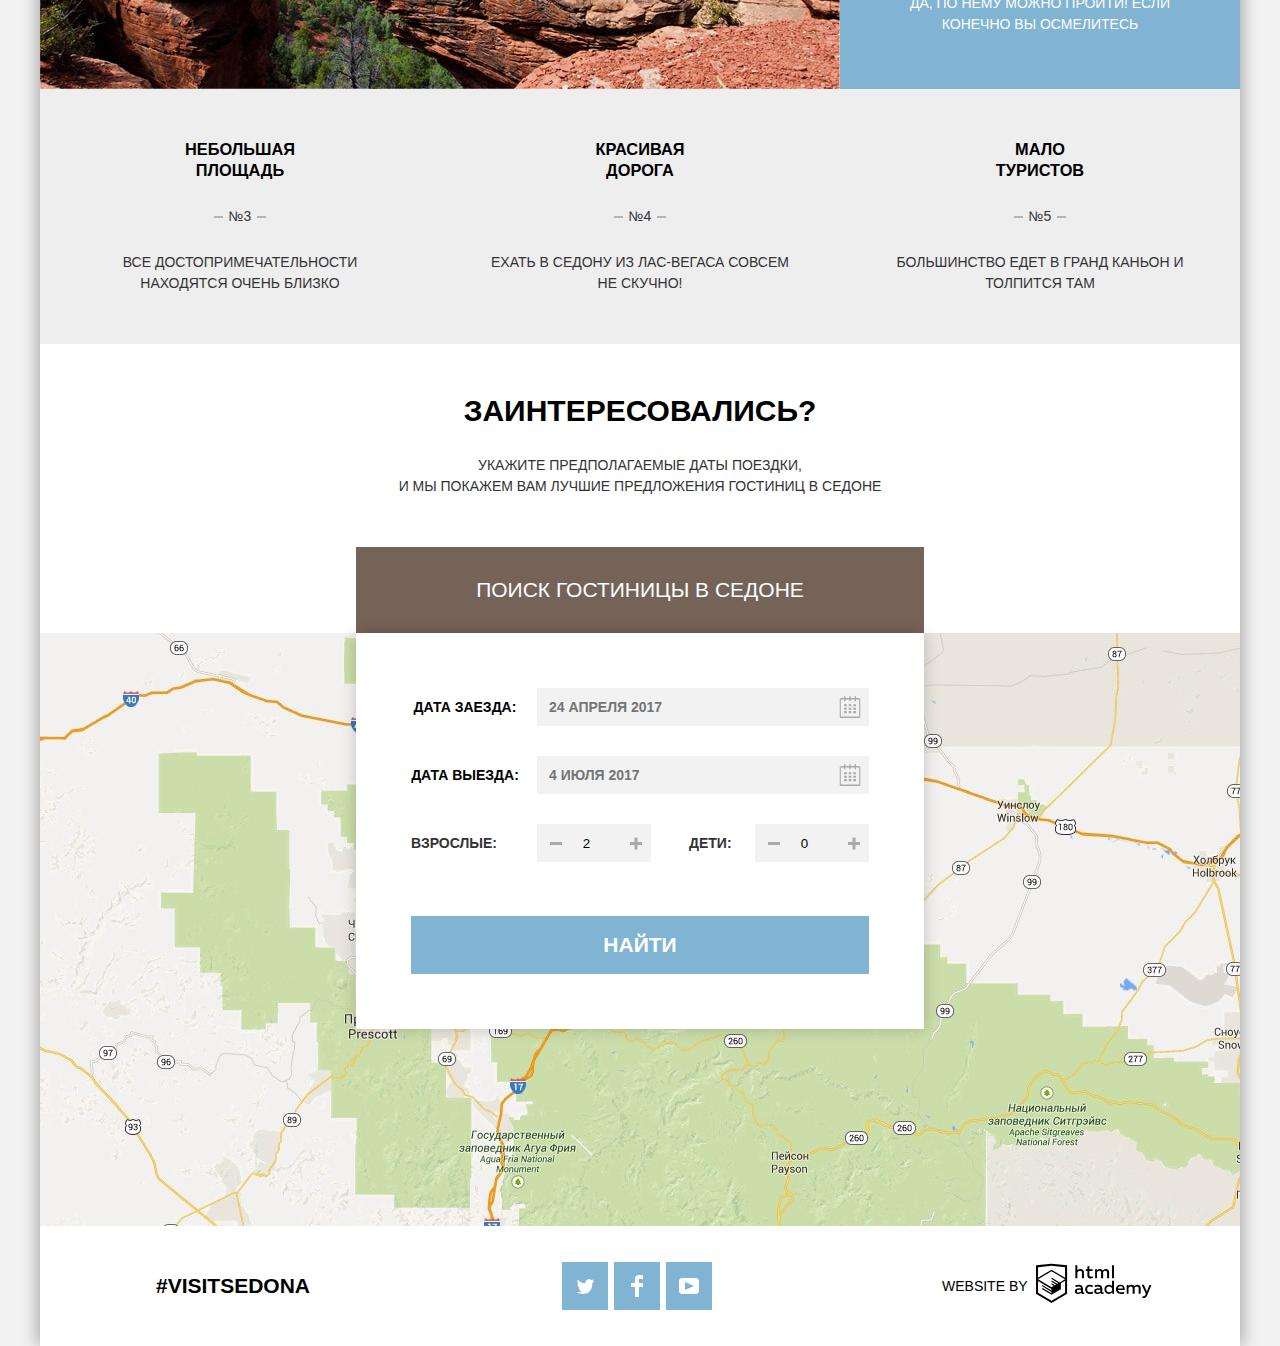
==== commit e8d1c9f0: "Стилизация" ====
--- a/index.html
+++ b/index.html
@@ -95,34 +95,39 @@
             <h2 class="visually-hidden">Форма поиска отеля</h2>
       			<p class="search-title">Заинтересовались?</p>
       			<p class="search-text">Укажите предполагаемые даты поездки,<br> и мы покажем вам лучшие предложения гостиниц в Седоне</p>
+      			<button class="button button-brown search-button" type="button">Поиск гостиницы в Седоне</button>
             <div class="search-wrapper">
-      				<button class="button button-brown search-button" type="button">Поиск гостиницы в Седоне</button>
-        
               <form class="form-search" action="https://echo.htmlacademy.ru" method="get">
-                <div class="search-option">
+                <p class="search-option arrival">
                   <label for="search-date-arrival">Дата заезда:</label>
                   <input id="search-date-arrival" type="text" name="date-arrival" placeholder="24 апреля 2017">
-                  <svg class="button search-button-arrival" xmlns="http://www.w3.org/2000/svg" width="21" height="22"><path d="M19.251 2.025h-2.845V.648c0-.381-.294-.689-.656-.689-.363 0-.656.308-.656.689v1.377h-3.938V.648c0-.381-.294-.689-.655-.689-.363 0-.657.308-.657.689v1.377H5.906V.648c0-.381-.294-.689-.656-.689-.363 0-.657.308-.657.689v1.377H1.75C.784 2.025 0 2.847 0 3.862v16.302C0 21.179.784 22 1.75 22h17.501c.966 0 1.749-.821 1.749-1.836V3.862c0-1.015-.783-1.837-1.749-1.837zm.437 18.139a.448.448 0 0 1-.437.459H1.75a.45.45 0 0 1-.438-.459V3.862a.45.45 0 0 1 .438-.459h2.844v1.378c0 .381.294.689.657.689.362 0 .656-.308.656-.689V3.403h3.938v1.378c0 .381.294.689.657.689.361 0 .655-.308.655-.689V3.403h3.938v1.378c0 .381.293.689.656.689.362 0 .656-.308.656-.689V3.403h2.845c.241 0 .437.206.437.459v16.302z"/><path d="M4.594 8.225h2.625v2.066H4.594zM4.594 11.668h2.625v2.067H4.594zM4.594 15.112h2.625v2.066H4.594zM9.188 15.112h2.625v2.066H9.188zM9.188 11.668h2.625v2.067H9.188zM9.188 8.225h2.625v2.066H9.188zM13.781 15.112h2.625v2.066h-2.625zM13.781 11.668h2.625v2.067h-2.625zM13.781 8.225h2.625v2.066h-2.625z"/></svg>
-                </div>
-                <div class="search-option">
+                  <button class="calendar-arrival" type="button">
+                    <span class="visually-hidden">открыть календарь</span>
+                    <svg class="button search-button-arrival" xmlns="http://www.w3.org/2000/svg" width="21" height="22" viewBox="0 0 21 22"><path d="M19.251 2.025h-2.845V.648c0-.381-.294-.689-.656-.689-.363 0-.656.308-.656.689v1.377h-3.938V.648c0-.381-.294-.689-.655-.689-.363 0-.657.308-.657.689v1.377H5.906V.648c0-.381-.294-.689-.656-.689-.363 0-.657.308-.657.689v1.377H1.75C.784 2.025 0 2.847 0 3.862v16.302C0 21.179.784 22 1.75 22h17.501c.966 0 1.749-.821 1.749-1.836V3.862c0-1.015-.783-1.837-1.749-1.837zm.437 18.139a.448.448 0 0 1-.437.459H1.75a.45.45 0 0 1-.438-.459V3.862a.45.45 0 0 1 .438-.459h2.844v1.378c0 .381.294.689.657.689.362 0 .656-.308.656-.689V3.403h3.938v1.378c0 .381.294.689.657.689.361 0 .655-.308.655-.689V3.403h3.938v1.378c0 .381.293.689.656.689.362 0 .656-.308.656-.689V3.403h2.845c.241 0 .437.206.437.459v16.302z"/><path d="M4.594 8.225h2.625v2.066H4.594zM4.594 11.668h2.625v2.067H4.594zM4.594 15.112h2.625v2.066H4.594zM9.188 15.112h2.625v2.066H9.188zM9.188 11.668h2.625v2.067H9.188zM9.188 8.225h2.625v2.066H9.188zM13.781 15.112h2.625v2.066h-2.625zM13.781 11.668h2.625v2.067h-2.625zM13.781 8.225h2.625v2.066h-2.625z"/></svg>
+                  </button>
+                </p>
+                <p class="search-option departure">
                   <label for="search-date-departure">Дата выезда:</label>
                   <input id="search-date-departure" type="text" name="date-departure" placeholder="4 июля 2017">
-                  <svg class="button search-button-arrival" xmlns="http://www.w3.org/2000/svg" width="21" height="22"><path d="M19.251 2.025h-2.845V.648c0-.381-.294-.689-.656-.689-.363 0-.656.308-.656.689v1.377h-3.938V.648c0-.381-.294-.689-.655-.689-.363 0-.657.308-.657.689v1.377H5.906V.648c0-.381-.294-.689-.656-.689-.363 0-.657.308-.657.689v1.377H1.75C.784 2.025 0 2.847 0 3.862v16.302C0 21.179.784 22 1.75 22h17.501c.966 0 1.749-.821 1.749-1.836V3.862c0-1.015-.783-1.837-1.749-1.837zm.437 18.139a.448.448 0 0 1-.437.459H1.75a.45.45 0 0 1-.438-.459V3.862a.45.45 0 0 1 .438-.459h2.844v1.378c0 .381.294.689.657.689.362 0 .656-.308.656-.689V3.403h3.938v1.378c0 .381.294.689.657.689.361 0 .655-.308.655-.689V3.403h3.938v1.378c0 .381.293.689.656.689.362 0 .656-.308.656-.689V3.403h2.845c.241 0 .437.206.437.459v16.302z"/><path d="M4.594 8.225h2.625v2.066H4.594zM4.594 11.668h2.625v2.067H4.594zM4.594 15.112h2.625v2.066H4.594zM9.188 15.112h2.625v2.066H9.188zM9.188 11.668h2.625v2.067H9.188zM9.188 8.225h2.625v2.066H9.188zM13.781 15.112h2.625v2.066h-2.625zM13.781 11.668h2.625v2.067h-2.625zM13.781 8.225h2.625v2.066h-2.625z"/></svg>
-                </div>
-                <div class="search-option option-small">
-                  <div class="search-column column-adult">
+                  <button class="calendar-departure" type="button">
+                    <span class="visually-hidden">открыть календарь</span>
+                    <svg class="button search-button-arrival" xmlns="http://www.w3.org/2000/svg" width="21" height="22" viewBox="0 0 21 22"><path d="M19.251 2.025h-2.845V.648c0-.381-.294-.689-.656-.689-.363 0-.656.308-.656.689v1.377h-3.938V.648c0-.381-.294-.689-.655-.689-.363 0-.657.308-.657.689v1.377H5.906V.648c0-.381-.294-.689-.656-.689-.363 0-.657.308-.657.689v1.377H1.75C.784 2.025 0 2.847 0 3.862v16.302C0 21.179.784 22 1.75 22h17.501c.966 0 1.749-.821 1.749-1.836V3.862c0-1.015-.783-1.837-1.749-1.837zm.437 18.139a.448.448 0 0 1-.437.459H1.75a.45.45 0 0 1-.438-.459V3.862a.45.45 0 0 1 .438-.459h2.844v1.378c0 .381.294.689.657.689.362 0 .656-.308.656-.689V3.403h3.938v1.378c0 .381.294.689.657.689.361 0 .655-.308.655-.689V3.403h3.938v1.378c0 .381.293.689.656.689.362 0 .656-.308.656-.689V3.403h2.845c.241 0 .437.206.437.459v16.302z"/><path d="M4.594 8.225h2.625v2.066H4.594zM4.594 11.668h2.625v2.067H4.594zM4.594 15.112h2.625v2.066H4.594zM9.188 15.112h2.625v2.066H9.188zM9.188 11.668h2.625v2.067H9.188zM9.188 8.225h2.625v2.066H9.188zM13.781 15.112h2.625v2.066h-2.625zM13.781 11.668h2.625v2.067h-2.625zM13.781 8.225h2.625v2.066h-2.625z"/></svg>
+                  </button>
+                </p>
+                <div class="adult-and-children">
+                  <div class="adult-container">
                     <label for="search-adults">Взрослые:</label>
-                    <div class="search-column-button">
+                    <div class="number-container">
                       <button class="button button-minus" type="button" aria-label="Меньше"></button>
-                      <input id="search-adults" type="number" name="adults" placeholder="2">
+                      <input id="search-adults" type="number" name="adults" value="2">
                       <button class="button button-plus" type="button" aria-label="Больше"></button>
                     </div>
                   </div>
-                  <div class="search-column column-children">
-                    <div class="search-column-button">
-                      <label for="search-children">Дети:</label>
+                  <div class="children-container">
+                    <label for="search-children">Дети:</label>
+                    <div class="number-container">
                       <button class="button button-minus" type="button" aria-label="Меньше"></button>
-                      <input id="search-children" type="number" name="children" placeholder="0">
+                      <input id="search-adults" type="number" name="adults" value="0">
                       <button class="button button-plus" type="button" aria-label="Больше"></button>
                     </div>
                   </div>
@@ -144,7 +149,7 @@
       		<a class="hashtag" href="#">#Visitsedona</a>
       		<ul class="social-list">
       			<li><a class="button button-blue social-button" href="#"><span class="visually-hidden">Твитер</span>
-                  <svg xmlns="http://www.w3.org/2000/svg" xmlns:xlink="http://www.w3.org/1999/xlink" width="17" height="15"><image overflow="visible" width="17" height="15" xlink:href="t.png"/><path fill="#FFF" d="M10.95.144c1.685-.496 2.984.27 3.577 1.179.673-.231 1.331-.481 2.011-.708a2.345 2.345 0 0 1-.857 1.768c.685.17 1.304-.491 1.304-.491-.169 1-1.006 1.788-1.563 2.024-.231 6.75-3.175 11.217-10.077 11.082h-.446c-.41 0-4.164-.46-4.898-1.887 2.271.196 3.893-.422 4.693-1.177-.96-.3-2.679-.477-2.979-2.95.349.106.564.228 1.19.119C1.705 8.247.374 7.53.448 5.33c.285.328 1.067.536 1.34.472C1.085 5.561-.182 2.442.894.85c1.818 1.854 3.735 3.606 7.152 3.773C8.254 2.33 9.183.793 10.95.144z"/></svg>
+                  <svg xmlns="http://www.w3.org/2000/svg" xmlns:xlink="http://www.w3.org/1999/xlink" width="17" height="15" viewBox="0 0 17 15"><path fill="#FFF" d="M10.95.144c1.685-.496 2.984.27 3.577 1.179.673-.231 1.331-.481 2.011-.708a2.345 2.345 0 0 1-.857 1.768c.685.17 1.304-.491 1.304-.491-.169 1-1.006 1.788-1.563 2.024-.231 6.75-3.175 11.217-10.077 11.082h-.446c-.41 0-4.164-.46-4.898-1.887 2.271.196 3.893-.422 4.693-1.177-.96-.3-2.679-.477-2.979-2.95.349.106.564.228 1.19.119C1.705 8.247.374 7.53.448 5.33c.285.328 1.067.536 1.34.472C1.085 5.561-.182 2.442.894.85c1.818 1.854 3.735 3.606 7.152 3.773C8.254 2.33 9.183.793 10.95.144z"/></svg>
                 </a>
             </li>
       			<li><a class="button button-blue social-button" href="#"><span class="visually-hidden">Фэйсбук</span>
@@ -152,7 +157,7 @@
                 </a>
             </li>
       			<li><a class="button button-blue social-button" href="#"><span class="visually-hidden">Ютуб</span>
-                  <svg xmlns="http://www.w3.org/2000/svg" xmlns:xlink="http://www.w3.org/1999/xlink" width="20" height="16"><image overflow="visible" width="20" height="16" xlink:href="youtube.png"/><path fill="#FFF" d="M17 0H3C1.35 0 0 1.35 0 3v10c0 1.65 1.35 3 3 3h14c1.65 0 3-1.35 3-3V3c0-1.65-1.35-3-3-3zM6.027 11.998V4.002L15.014 8l-8.987 3.998z"/></svg>
+                  <svg xmlns="http://www.w3.org/2000/svg" xmlns:xlink="http://www.w3.org/1999/xlink" width="20" height="16" viewBox="0 0 20 16"><path fill="#FFF" d="M17 0H3C1.35 0 0 1.35 0 3v10c0 1.65 1.35 3 3 3h14c1.65 0 3-1.35 3-3V3c0-1.65-1.35-3-3-3zM6.027 11.998V4.002L15.014 8l-8.987 3.998z"/></svg>
                 </a>
             </li>
       		</ul>
--- a/css/style.css
+++ b/css/style.css
@@ -1,3 +1,5 @@
+
+/*Общие стили*/
 body {
 	min-width: 1280px;
 	margin: 0;
@@ -36,13 +38,69 @@
   overflow: hidden;
 }
 
+.button {
+	font: inherit;
+	font-weight: 700;
+	color: #ffffff;
+	text-transform: uppercase;
+	text-decoration: none;
+	text-align: center;
+	vertical-align: middle;
+
+	border: none;
+	cursor: pointer;
+}
+
+.button:hover,
+.button:focus {
+	color: #ffffff;
+}
+
+.button:active {
+	color: rgba(255, 255, 255, 0.3);
+}
+
+.button-brown {
+	background-color: #766357;
+}
+
+.button-brown:hover,
+.button-brown:focus {
+	background-color: #604e43;
+}
+
+.button-brown:active {
+	background-color: #503e33;
+}
+
+.button-blue {
+	background-color: #81b3d2;
+}
+
+.button-blue:hover,
+.button-blue:focus {
+	background-color: #669ec0;
+}
+
+.button-blue::active {
+	background-color: #5496bd;
+}
+
+/*Обертка для body*/
+
 .wrapper {
-	width: 1200px;
+	min-width: 768px;
+  	max-width: 1200px;
 	margin: 0 auto;
 
 	background-color: #ffffff;	
-	box-shadow: 0px 0px 40px 2px #dbdbdb;
-}
+	box-shadow: -5px 0 15px rgba(0, 1, 1, 0.2),
+    			5px 0 15px rgba(0, 1, 1, 0.2);
+}
+
+
+
+/*Header*/
 
 .main-navigation {
 	display: flex;
@@ -51,10 +109,12 @@
 }
 
 .main-header-logo {
+	width: 138px;
+  	height: 70px;
 	position: absolute;
 	left: 50%;
 	top: 0;
-	width: 138px;
+
 	transform: translateX(-50%);
 }
 
@@ -101,6 +161,8 @@
 	color: #766357;
 }
 
+/*Main*/
+
 .container {
 	text-align: center;
 }
@@ -148,17 +210,15 @@
 }
 
 .reson-item .reson-item-info {
+	font: inherit;
 	width: 400px;
-	padding: 50px 30px;
+	margin: 0;
+	padding: 0px 60px;
+	padding-top: 47px;
 
 	color: #ffffff;
 
 	background-color: #81b3d2;
-}
-
-.reson-item .reson-photo {
-	width: 800px;
-	height: 256px;
 }
 
 .reson-item-info .reson-item-title {
@@ -200,6 +260,11 @@
 	padding: 0;
 }
 
+.reson-item .reson-photo {
+	width: 800px;
+	height: 256px;
+}
+
 .resons-item .features-list {
 	display: flex;
 	flex-direction: row;
@@ -213,7 +278,7 @@
 
 .features-list .features-item {	
 	position: relative;
-	width: 400px;
+	width: 33%;
 	padding: 162px 20px 84px 20px;
 
 	text-align: center;
@@ -315,69 +380,141 @@
 	padding-top: 49px;
 }
 
-.search .search-wrapper {
-	position: relative;
+.search .search-title {
+	margin: 0;
+	padding: 0;
+	margin-bottom: 26px;
+
+	font-size: 30px;
+	font-weight: 700;
+	line-height: 36px;
+	color: #000000;
+}
+
+.search .search-text {
+	margin: 0;
+	padding: 0;
+	margin-bottom: 50px;
+}
+
+.search-button {
 	width: 568px;
-	margin: 0 auto;
-}
-
-.search .search-title {
-	margin: 0;
-	padding: 0;
-	margin-bottom: 26px;
-
-	font-size: 30px;
-	font-weight: 700;
-	line-height: 36px;
-	color: #000000;
-}
-
-.search .search-text {
-	margin: 0;
-	padding: 0;
-	margin-bottom: 50px;
-}
-
-.button {
-	font: inherit;
-	font-weight: 700;
-	color: #ffffff;
-	text-transform: uppercase;
-	text-decoration: none;
-
-	border: none;
-	cursor: pointer;
-}
-
-.button:hover,
-.button:focus {
-	color: #ffffff;
-}
-
-.button:active {
-	color: rgba(255, 255, 255, 0.3);
-}
-
-.button-brown {
-	background-color: #766357;
-}
-
-.button-brown:hover,
-.button-brown:focus {
-	background-color: #604e43;
-}
-
-.button-brown:active {
-	background-color: #503e33;
-}
-
-.search-button {
-	width: 100%;
-	padding: 30px 90px;
+	min-height: 86px;
+	margin-left: auto;
+	margin-right: auto;
 
 	font: inherit;
 	font-size: 21px;
 	line-height: 26px;
+}
+
+.search .search-wrapper {
+	position: absolute;
+	left: 50%;
+	width: 568px;
+	margin: 0;
+	margin-left: -284px;
+	padding: 55px;
+
+	background-color: #ffffff;
+	box-shadow: 0 0 15px 0 rgba(0, 1, 1, 0.2);
+
+	z-index: 10;
+	box-sizing: border-box;
+}
+
+.form-search {
+	display: flex;
+	flex-direction: column;
+	padding: 0;
+	margin: 0;
+	width: 100%;
+
+	font: inherit;
+	font-weight: 700;
+	line-height: 26px;	
+}
+
+.form-search .search-option {
+	display: flex;
+	align-items: baseline;
+	position: relative;	
+	padding: 0;
+	margin: 0;
+	margin-bottom: 30px;
+}
+
+.form-search .search-option label {
+	min-width: 108px;
+	margin: 0;
+	padding: 0;
+	margin-right: 18px;
+
+	font-size: 14px;
+	font-weight: 700;
+	line-height: 26px;
+	color: #000000;
+}
+
+.search-option input {
+	padding: 0;
+	margin: 0;
+	margin-left: auto;
+	padding-right: 38px;
+	padding-left: 12px;
+	width: 346px;
+	height: 38px;
+
+	font-size: inherit;
+	font-weight: 700;
+	line-height: 26px;
+	color: #000000;
+	text-transform: uppercase;
+
+	border: none;
+	box-sizing: border-box;
+	background-color: #f2f2f2;
+}
+
+.search-option input:hover {
+	background-color: #ebebeb;
+}
+
+.search-option input:focus {
+	background-color: transparent;
+	outline: 2px solid #eeeeee;
+}
+
+.calendar-arrival,
+.calendar-departure {
+	position: absolute;
+	top: 19px;
+	right: 19px;
+	padding: 0;
+	margin: 0;
+
+	background: none;
+	border-style: none;
+}
+
+.search-button-arrival {
+	position: absolute;
+	top: 0%;
+	left: 50%;
+	margin: 0;
+	margin-right: -50%;
+	transform: translate(-50%, -50%);
+
+	fill: #a9a9a9;
+}
+
+.search-button-arrival:hover path,
+.search-button-arrival:focus path {
+	fill: #000000;
+}
+
+.search-button-arrival:active path {
+	fill: #81b3d2;
 }
 
 .button-minus,
@@ -385,19 +522,6 @@
 	background-color: #f2f2f2;
 }
 
-.button-blue {
-	background-color: #81b3d2;
-}
-
-.button-blue:hover,
-.button-blue:focus {
-	background-color: #669ec0;
-}
-
-.button-blue::active {
-	background-color: #5496bd;
-}
-
 .hotels-search-button {
 	width: 100%;
 	padding: 16px 0;
@@ -407,130 +531,103 @@
 	line-height: 26px;
 }
 
-.form-search {
+.adult-and-children {
+	display: flex;
+	justify-content: space-between;
+	margin-bottom: 54px;
+}
+
+.adult-and-children .adult-container {
+	display: flex;
+	justify-content: space-between;
+	align-items: center;
+}
+
+.adult-container label {
+	margin-right: 40px;
+}
+
+.adult-and-children .children-container {
+	display: flex;
+	justify-content: space-between;
+	align-items: center;
+	width: 180px;
+}
+
+.number-container {
+	display: flex;
+	justify-content: space-between;
+	width: 114px;
+	height: 38px;
+}
+
+.number-container .button-minus,
+.number-container .button-plus {
+	position: relative;
+	flex-grow: 1;
+	width: 30px;
+	height: 38px;
+
+	background-color: #f2f2f2;
+}
+
+.number-container .button-minus::before {
+	content: "";
 	position: absolute;
-	left: 2px;
-	padding: 50px;
-
-	text-align: left;
-
-	background-color: #ffffff;
-	box-shadow: 0 7px 15px 0 rgba(0, 1, 1, 0.15);
-	z-index: 10;
-}
-
-.form-search .search-option {
-	position: relative;	
-	margin-bottom: 30px;
-}
-
-.form-search .search-option label {
-	display: inline-block;
-	width: 108px;
-	margin: 0;
-	padding: 0;
-	margin-right: 11px;
-
-	font-size: 14px;
-	font-weight: 700;
-	line-height: 26px;
-	color: #000000;
-}
-
-.search-option input[type="text"] {
-	display: inline-block;
-	padding: 6px 30px 6px 9px;
-	width: 303px;
-
-	font-size: 14px;
-	font-weight: 700;
-	line-height: 26px;
-	color: #000000;
-	text-transform: uppercase;
-
-	border: none;
-	background-color: #f2f2f2;
-}
-
-.search-option input:hover {
-	background-color: #ebebeb;
-}
-
-.search-option input:focus {
-	background-color: #ffffff;
-	border: 2px solid #eeeeee;
-}
-
-.search-button-arrival {
-	position: absolute;
-	top: 9px;
-	right: 9px;
-	fill: #c8c8c8;
-}
-
-.form-search .option-small {
-	display: flex;
-	justify-content: space-between;
-}
-
-.option-small .search-column {
-	display: flex;
-	align-items: center;
-	width: 50%;
-}
-
-.column-children {
-	text-align: center;
-}
-
-.search-column .button-minus,
-.search-column .button-plus {
-	position: relative;
-	width: 38px;
-	height: 38px;
-
-	background-color: #f2f2f2;
-}
-
-.search-column .button-minus::before {
-	position: absolute;
-	content: "";
 	top: 18px;
-	left: 14px;
+	left: 13px;
 	width: 12px;
 	height: 3px;
 
 	background-color: #a9a9a9;
 }
 
-.search-column .button-plus::before,
-.search-column .button-plus::after {
+.number-container .button-plus::before {
+	content: "";
 	position: absolute;
-	content: "";
 	top: 18px;
-	left: 14px;
+	left: 13px;
 	width: 12px;
 	height: 3px;
 
 	background-color: #a9a9a9;
 }
 
-.search-column .button-plus::after {
+.number-container .button-plus::after {
+	content: "";
+	position: absolute;
+	top: 18px;
+	left: 13px;
+	width: 12px;
+	height: 3px;
+
+	background-color: #a9a9a9;
 	transform: rotate(90deg);
 }
 
-.search-column input[type="number"] {
+.number-container .button-minus:hover::before,
+.number-container .button-plus:hover::before,
+.number-container .button-plus:hover::after {
+	background-color: #000000;
+}
+
+.number-container .button-minus:focus::before,
+.number-container .button-plus:focus::before,
+.number-container .button-plus:focus::after {
+	background-color: #000000;
+}
+
+.number-container .button-minus:active::before,
+.number-container .button-plus:active::before,
+.number-container .button-plus:active::after {
+	background-color: #81b3d2;
+}
+
+.number-container input {
+	flex-grow: 1;
 	width: 38px;
-	height: 38px;
-	padding: 0;
 
 	text-align: center;
-	font-size: 14px;
-	font-weight: 700;
-	line-height: 26px;
-	color: #000000;
-	text-transform: uppercase;
-
 	border: none;
 	background-color: #f2f2f2;
 }
@@ -749,7 +846,7 @@
 	padding: 36px 73px;
 
 	text-align: center;
-	background-color: rgba(253, 252, 252, 0.9);
+	background-color: rgba(255, 255, 255, 0.9);
 }
 
 .main-footer .hashtag {
@@ -780,6 +877,19 @@
 	margin-right: 6px;
 }
 
+.social-button:hover,
+.social-button:focus {
+	background-color: #669ec0;
+}
+
+.social-button:active {
+	background-color: #5496bd;
+}
+
+.social-button:active {
+  fill-opacity: 0.3;
+}
+
 .copyright {
 	display: flex;
 	align-items: center;
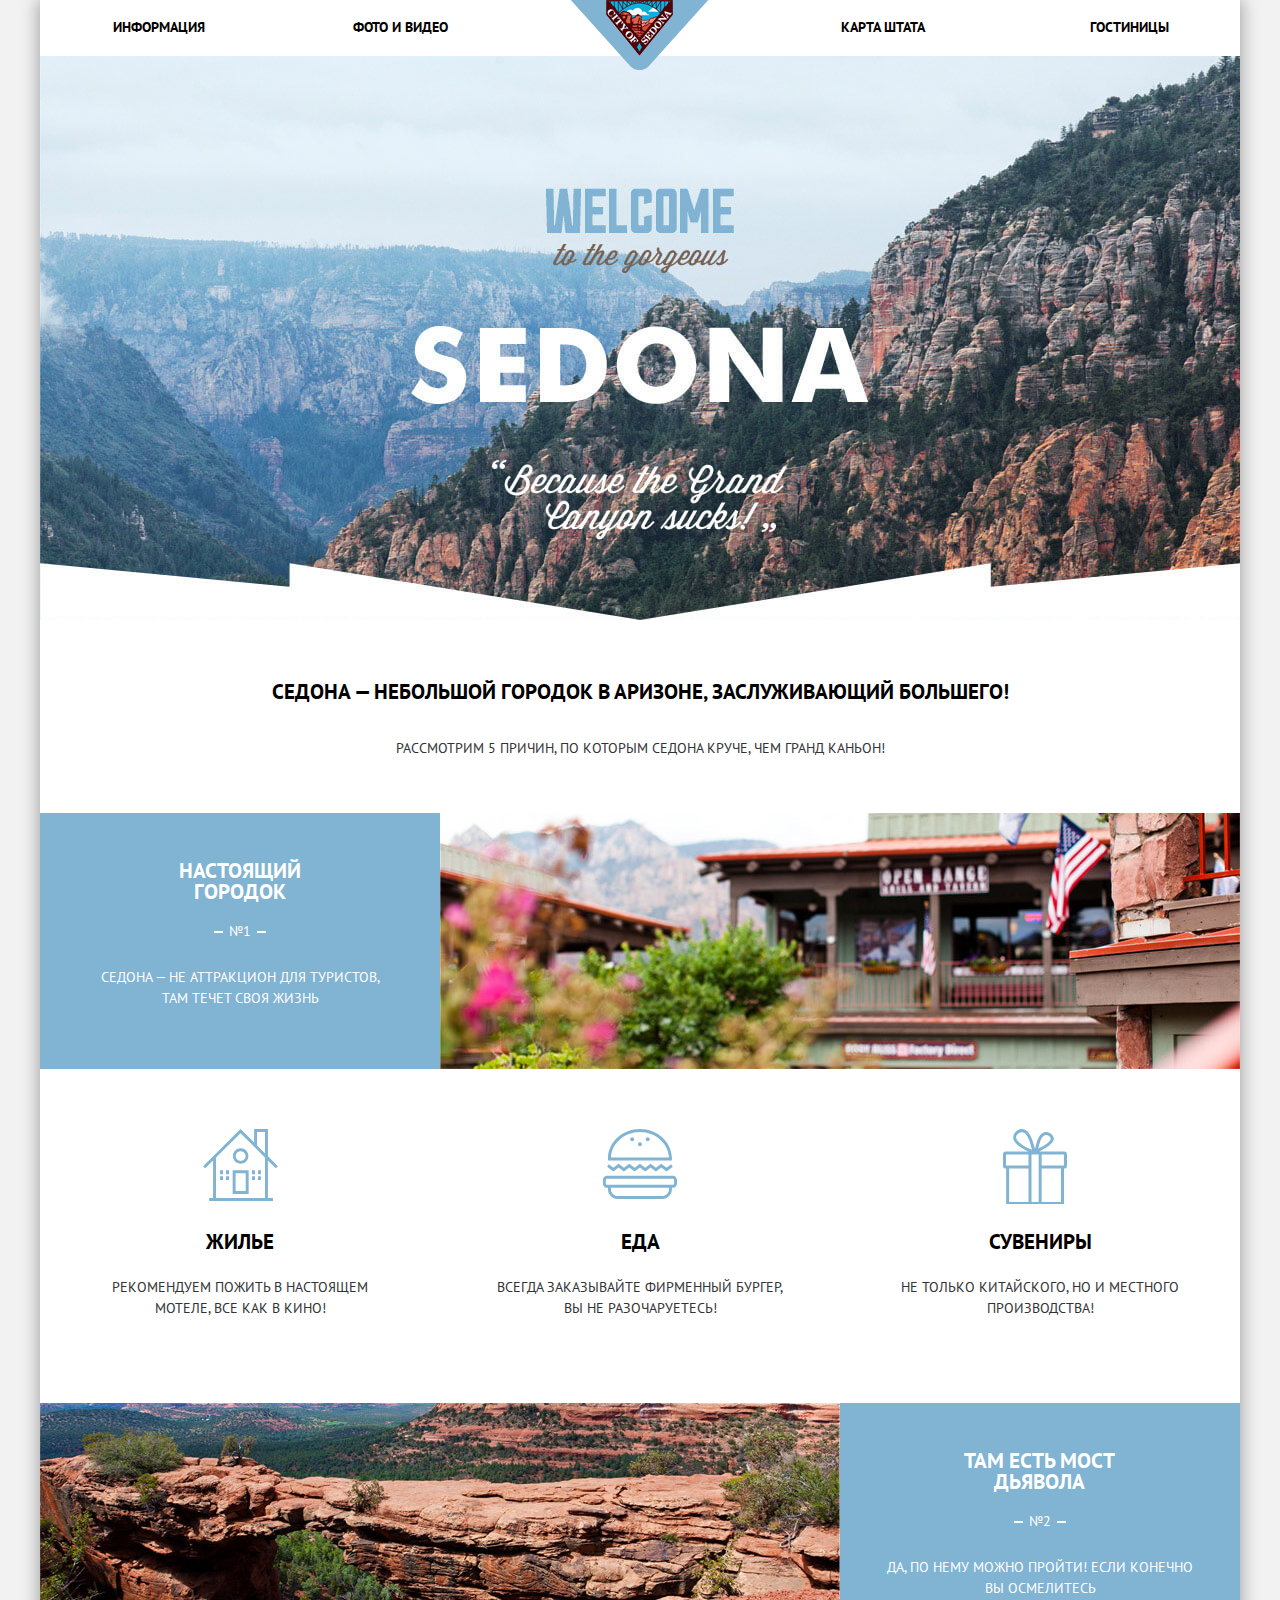
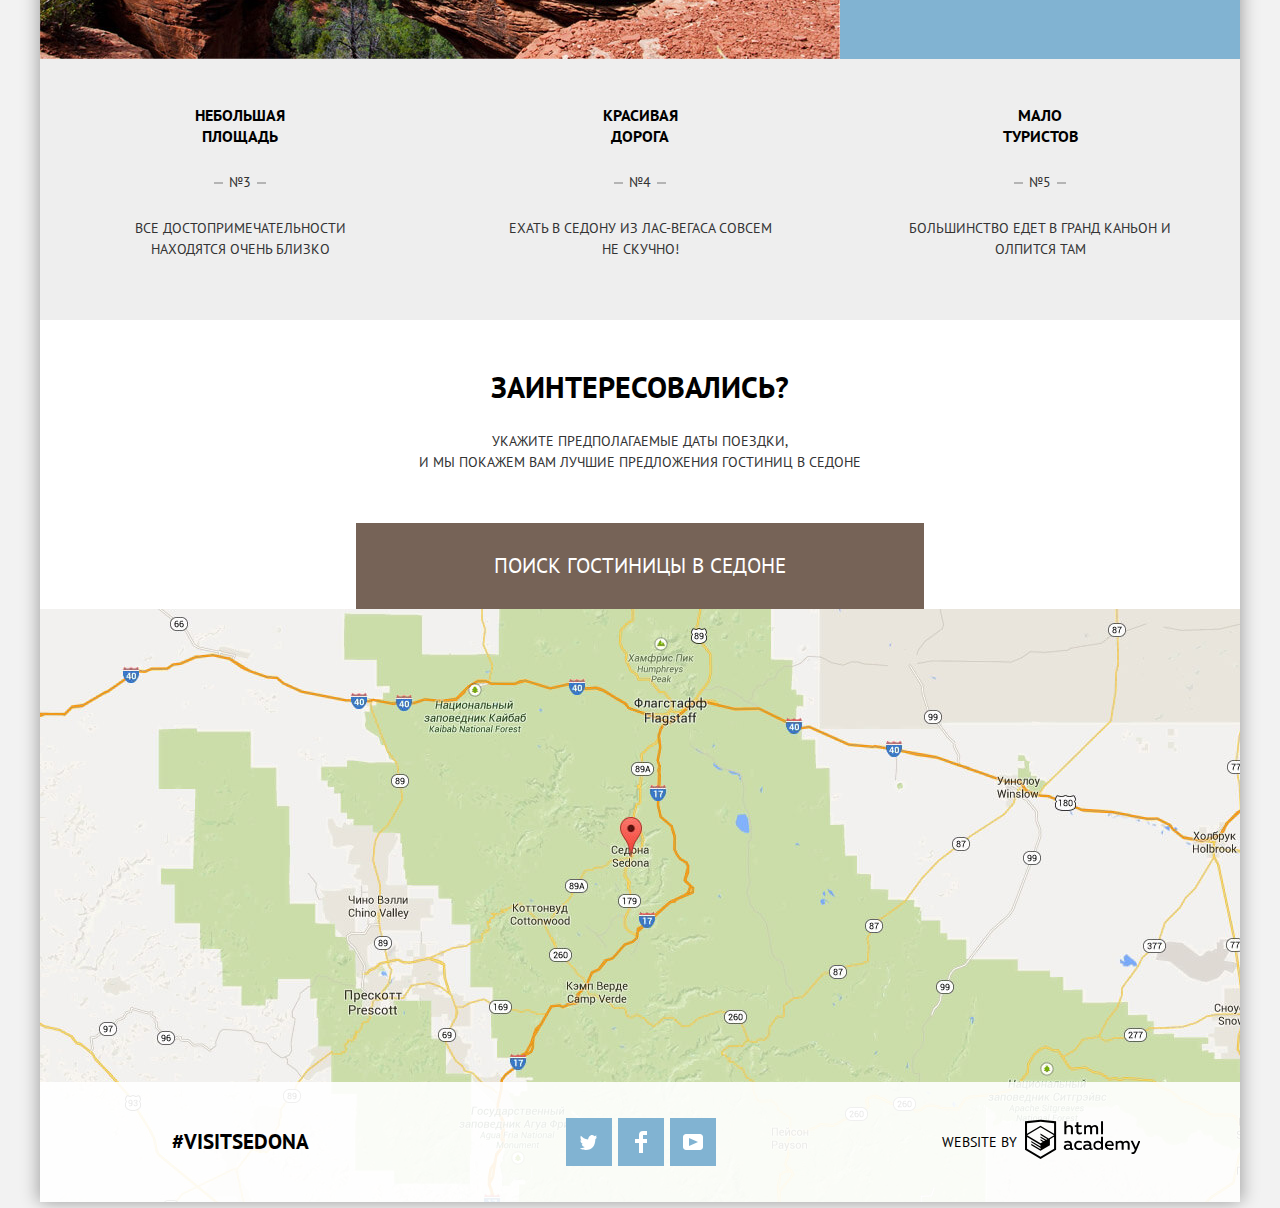
==== commit 8dac0f0e: "Pixel Perfect catalog" ====
--- a/index.html
+++ b/index.html
@@ -3,7 +3,7 @@
 	<head>
     	<meta charset="utf-8">
     	<title>Седона - небольшой городок в Аризоне</title>
-      <linh href="<link href="https://fonts.googleapis.com/css?family=PT+Sans:400,700&amp;subset=cyrillic" rel="stylesheet">
+      <link href="https://fonts.googleapis.com/css?family=PT+Sans:400,700&amp;subset=cyrillic" rel="stylesheet">
       <link href="css/normalize.css" rel="stylesheet">
       <link href="css/style.css" rel="stylesheet">
   	</head>
@@ -28,18 +28,18 @@
             <div class="promo">
     				  <img src="img/header-group.jpg" width="1200" height="564" alt="Добро пожаловать в Седона">
             </div>
-            <h1 class="main-title">СЕДОНА — небольшой городок в АРИЗОНЕ,<br> заслуживающий большего!</h1>
+            <h1 class="main-title">СЕДОНА — небольшой городок в АРИЗОНЕ, заслуживающий большего!</h1>
             <p class="promo-text">Рассмотрим 5 причин, по которым Седона круче, чем Гранд Каньон!</p>
 
             <section class="resons">
               <h2 class="visually-hidden">Список причин</h2>
               <ul class="resons-list">
                 <!-- 1 -->
-                <li class="reson-item">
+                <li class="reson-item reson-item-blue">
                   <div class="reson-item-info">
-                    <h3 class="reson-item-title">Настоящий<br> городок</h3>
+                    <h3 class="reson-item-title">Настоящий городок</h3>
                     <span class="reson-item-number">№1</span>
-                    <p class="reson-item-text">Седона — не аттракцион для туристов, там течет своя жизнь</p>
+                    <p class="reson-item-text item-text-short">Седона — не аттракцион для туристов, там течет своя жизнь</p>
                   </div> 
                   <img class="reson-photo" src="img/reson-1.jpg" width="800" height="256" alt="Изображение города Седона">
                 </li>
@@ -47,23 +47,23 @@
                   <ul class="features-list">
                     <li class="features-item features-icon features-icon-1">
                       <h3 class="features-title">Жилье</h3>
-                      <p class="features-text">Рекомендуем пожить в настоящем мотеле,<br> все как в кино!</p>
+                      <p class="features-text">Рекомендуем пожить в настоящем мотеле, все как в кино!</p>
                     </li>
                     <li class="features-item features-icon features-icon-2">
                       <h3 class="features-title">Еда</h3>
-                      <p class="features-text">Всегда заказывайте фирменный бургер,<br> вы не разочаруетесь!</p>
+                      <p class="features-text">Всегда заказывайте фирменный бургер, вы не разочаруетесь!</p>
                     </li>
                     <li class="features-item features-icon features-icon-3">
                       <h3 class="features-title">Сувениры</h3>
-                      <p class="features-text">Не только китайского, но и местного<br> производства!</p>
+                      <p class="features-text">Не только китайского, но и местного производства!</p>
                     </li>
                   </ul>
                 </li>
                 <!-- 2 -->
-                <li class="reson-item">
+                <li class="reson-item reson-item-blue">
                   <img class="reson-photo" src="img/reson-2.jpg" width="800" height="256" alt="Изображение дикой природы Седоны">
                   <div class="reson-item-info">
-                    <h3 class="reson-item-title">Там есть<br> мост дьявола</h3>
+                    <h3 class="reson-item-title">Там есть мост дьявола</h3>
                     <span class="reson-item-number">№2</span>
                     <p class="reson-item-text">Да, по нему можно пройти! Если конечно вы осмелитесь</p>
                   </div>
@@ -71,19 +71,19 @@
                 <li class="reson-item">
                   <ul class="reson-gray-list">
                     <li class="reson-item-gray">
-                      <h3 class="reson-item-title item-title-gray">Небольшая<br> площадь</h3>
+                      <h3 class="reson-item-title item-title-gray">Небольшая площадь</h3>
                       <span class="reson-item-number item-number-gray">№3</span>
-                      <p class="reson-item-text item-text-gray">Все достопримечательности<br> находятся очень близко</p>
+                      <p class="reson-item-text item-text-gray">Все достопримечательности  находятся очень близко</p>
                     </li>
                     <li class="reson-item-gray">
-                      <h3 class="reson-item-title item-title-gray">Красивая<br> дорога</h3>
+                      <h3 class="reson-item-title item-title-gray">Красивая дорога</h3>
                       <span class="reson-item-number item-number-gray">№4</span>
-                      <p class="reson-item-text item-text-gray">Ехать в Седону из Лас-Вегаса совсем<br> не скучно!</p>
+                      <p class="reson-item-text item-text-gray">Ехать в Седону из Лас-Вегаса совсем не скучно!</p>
                     </li>
                     <li class="reson-item-gray">
-                      <h3 class="reson-item-title item-title-gray">Мало<br> туристов</h3>
+                      <h3 class="reson-item-title item-title-gray">Мало туристов</h3>
                       <span class="reson-item-number item-number-gray">№5</span>
-                      <p class="reson-item-text item-text-gray">Большинство едет в Гранд Каньон и<br> толпится там</p>
+                      <p class="reson-item-text item-text-gray">Большинство едет в Гранд Каньон и олпится там</p>
                     </li>
                   </ul>
                 </li>
@@ -100,7 +100,7 @@
               <form class="form-search" action="https://echo.htmlacademy.ru" method="get">
                 <p class="search-option arrival">
                   <label for="search-date-arrival">Дата заезда:</label>
-                  <input id="search-date-arrival" type="text" name="date-arrival" placeholder="24 апреля 2017">
+                  <input id="search-date-arrival" type="text" name="date-arrival" placeholder="24 апреля 2017" value="">
                   <button class="calendar-arrival" type="button">
                     <span class="visually-hidden">открыть календарь</span>
                     <svg class="button search-button-arrival" xmlns="http://www.w3.org/2000/svg" width="21" height="22" viewBox="0 0 21 22"><path d="M19.251 2.025h-2.845V.648c0-.381-.294-.689-.656-.689-.363 0-.656.308-.656.689v1.377h-3.938V.648c0-.381-.294-.689-.655-.689-.363 0-.657.308-.657.689v1.377H5.906V.648c0-.381-.294-.689-.656-.689-.363 0-.657.308-.657.689v1.377H1.75C.784 2.025 0 2.847 0 3.862v16.302C0 21.179.784 22 1.75 22h17.501c.966 0 1.749-.821 1.749-1.836V3.862c0-1.015-.783-1.837-1.749-1.837zm.437 18.139a.448.448 0 0 1-.437.459H1.75a.45.45 0 0 1-.438-.459V3.862a.45.45 0 0 1 .438-.459h2.844v1.378c0 .381.294.689.657.689.362 0 .656-.308.656-.689V3.403h3.938v1.378c0 .381.294.689.657.689.361 0 .655-.308.655-.689V3.403h3.938v1.378c0 .381.293.689.656.689.362 0 .656-.308.656-.689V3.403h2.845c.241 0 .437.206.437.459v16.302z"/><path d="M4.594 8.225h2.625v2.066H4.594zM4.594 11.668h2.625v2.067H4.594zM4.594 15.112h2.625v2.066H4.594zM9.188 15.112h2.625v2.066H9.188zM9.188 11.668h2.625v2.067H9.188zM9.188 8.225h2.625v2.066H9.188zM13.781 15.112h2.625v2.066h-2.625zM13.781 11.668h2.625v2.067h-2.625zM13.781 8.225h2.625v2.066h-2.625z"/></svg>
@@ -108,7 +108,7 @@
                 </p>
                 <p class="search-option departure">
                   <label for="search-date-departure">Дата выезда:</label>
-                  <input id="search-date-departure" type="text" name="date-departure" placeholder="4 июля 2017">
+                  <input id="search-date-departure" type="text" name="date-departure" placeholder="4 июля 2017" value="">
                   <button class="calendar-departure" type="button">
                     <span class="visually-hidden">открыть календарь</span>
                     <svg class="button search-button-arrival" xmlns="http://www.w3.org/2000/svg" width="21" height="22" viewBox="0 0 21 22"><path d="M19.251 2.025h-2.845V.648c0-.381-.294-.689-.656-.689-.363 0-.656.308-.656.689v1.377h-3.938V.648c0-.381-.294-.689-.655-.689-.363 0-.657.308-.657.689v1.377H5.906V.648c0-.381-.294-.689-.656-.689-.363 0-.657.308-.657.689v1.377H1.75C.784 2.025 0 2.847 0 3.862v16.302C0 21.179.784 22 1.75 22h17.501c.966 0 1.749-.821 1.749-1.836V3.862c0-1.015-.783-1.837-1.749-1.837zm.437 18.139a.448.448 0 0 1-.437.459H1.75a.45.45 0 0 1-.438-.459V3.862a.45.45 0 0 1 .438-.459h2.844v1.378c0 .381.294.689.657.689.362 0 .656-.308.656-.689V3.403h3.938v1.378c0 .381.294.689.657.689.361 0 .655-.308.655-.689V3.403h3.938v1.378c0 .381.293.689.656.689.362 0 .656-.308.656-.689V3.403h2.845c.241 0 .437.206.437.459v16.302z"/><path d="M4.594 8.225h2.625v2.066H4.594zM4.594 11.668h2.625v2.067H4.594zM4.594 15.112h2.625v2.066H4.594zM9.188 15.112h2.625v2.066H9.188zM9.188 11.668h2.625v2.067H9.188zM9.188 8.225h2.625v2.066H9.188zM13.781 15.112h2.625v2.066h-2.625zM13.781 11.668h2.625v2.067h-2.625zM13.781 8.225h2.625v2.066h-2.625z"/></svg>
@@ -127,12 +127,12 @@
                     <label for="search-children">Дети:</label>
                     <div class="number-container">
                       <button class="button button-minus" type="button" aria-label="Меньше"></button>
-                      <input id="search-adults" type="number" name="adults" value="0">
+                      <input id="search-children" type="number" name="children" value="0">
                       <button class="button button-plus" type="button" aria-label="Больше"></button>
                     </div>
                   </div>
                 </div>
-                <button class="button button-blue hotels-search-button" type="button">Найти</button>
+                <button class="button button-blue hotels-search-button" type="submit">Найти</button>
               </form>
             </div>
           </section>
@@ -141,7 +141,7 @@
         
       	<section class="map">
       		<h2 class="visually-hidden">Интерактивная карта Седоны</h2>
-      		<img src="img/map.jpg" width="1200" height="593" alt="Интерактивная карта Седоны">
+          <iframe class="google-map" src="https://www.google.com/maps/embed?pb=!1m18!1m12!1m3!1d1676324.3410475277!2d-112.9157443893454!3d34.85444381529441!2m3!1f0!2f0!3f0!3m2!1i1024!2i768!4f13.1!3m3!1m2!1s0x872da132f942b00d%3A0x5548c523fa6c8efd!2z0KHQtdC00L7QvdCwLCDQkNGA0LjQt9C-0L3QsCA4NjMzNiwg0KHQqNCQ!5e0!3m2!1sru!2sru!4v1522422231753" height="593" style="border:0" allowfullscreen></iframe>
       	</section>
       		
 
@@ -169,5 +169,6 @@
           </p>
       	</footer>
       </div>
+      <script src="js/script.js"></script>
   	</body>
 </html>
--- a/css/style.css
+++ b/css/style.css
@@ -1,7 +1,7 @@
 
 /*Общие стили*/
 body {
-	min-width: 1280px;
+	min-width: 1200px;
 	margin: 0;
 	padding: 0;
 
@@ -82,7 +82,7 @@
 	background-color: #669ec0;
 }
 
-.button-blue::active {
+.button-blue:active {
 	background-color: #5496bd;
 }
 
@@ -120,27 +120,44 @@
 
 .site-navigation {
 	display: flex;
-	margin: 0;
-	padding: 0;
+	flex-wrap: wrap;
+	margin: 0;
+	padding: 0;
+
 	list-style: none;
 }
 
 .site-navigation li {
 	width: 240px;
-
-	text-align: center;
-	vertical-align: middle;
-}
-
-.site-navigation li:nth-child(2) {
-	margin-right: 240px;
+}
+
+.site-navigation li:nth-child(4n+1),
+.site-navigation li:nth-child(4n+2) {
+  text-align: left;
+}
+
+.site-navigation li:nth-child(4n+3),
+.site-navigation li:nth-child(4n+4) {
+  text-align: right;
+}
+
+.site-navigation li:nth-child(4n+1) {
+	margin-left: 73px;
+}
+
+.site-navigation li:nth-child(4n+3) {
+	margin-left: 92px;
+}
+
+.site-navigation li:nth-child(4n+4) {
+	margin-left: 4px;
 }
 
 .site-navigation a {
 	display: block;
 	width: 100%;
-	padding-top: 16px;
-	padding-bottom: 18px;
+	padding-top: 14px;
+	padding-bottom: 16px;
 	
 	line-height: 26px;
 	text-decoration: none;
@@ -148,17 +165,19 @@
 	font-weight: 700;
 }
 
-.site-navigation a:hover,
-.site-navigation a:focus {
-	color: #81b3d2;
-}
-
-.site-navigation a:active {
-	color: rgba(0, 0, 0, 0.3);
+.site-navigation a:not(.site-navigation-current):hover,
+.site-navigation a:not(.site-navigation-current):focus {
+  color: #81b3d2;
+}
+
+.site-navigation a:not(.site-navigation-current):active {
+  color: inherit;
+  opacity: 0.3;
 }
 
 .site-navigation .site-navigation-current {
-	color: #766357;
+  color: #766357;
+  cursor: default;
 }
 
 /*Main*/
@@ -172,6 +191,7 @@
 	height: 564px;
 
 	margin-bottom: 59px;
+	background-color: #dceaf3;
 }
 
 .resons-content .main-title {
@@ -209,12 +229,17 @@
 	flex-direction: row;
 }
 
+.resons-list .reson-item-blue {
+	background-color: #81b3d2;
+}
+
 .reson-item .reson-item-info {
 	font: inherit;
 	width: 400px;
 	margin: 0;
-	padding: 0px 60px;
+	padding: 0px 45px;
 	padding-top: 47px;
+	padding-bottom: 60px;
 
 	color: #ffffff;
 
@@ -224,10 +249,12 @@
 .reson-item-info .reson-item-title {
 	margin: 0;
 	padding: 0;
-	margin-bottom: 25px;
+	margin-bottom: 19px;
+	margin-left: 79px;
+	margin-right: 80px;
 
 	font-size: 21px;
-	font-weight: 700;
+	font-weight: 600;
 }
 
 .reson-item-info .reson-item-number {
@@ -260,6 +287,11 @@
 	padding: 0;
 }
 
+.reson-item-info .item-text-short {
+	margin-left: 10px;
+	margin-right: 10px;
+}
+
 .reson-item .reson-photo {
 	width: 800px;
 	height: 256px;
@@ -279,7 +311,7 @@
 .features-list .features-item {	
 	position: relative;
 	width: 33%;
-	padding: 162px 20px 84px 20px;
+	padding: 162px 50px 84px 50px;
 
 	text-align: center;
 }
@@ -332,8 +364,10 @@
 }
 
 .reson-gray-list .reson-item-gray {
+	display: flex;
+	flex-direction: column;
 	width: 400px;
-	padding: 50px 20px;
+	padding: 46px 60px 60px;
 
 	background-color: #eeeeee;
 	box-sizing: border-box;
@@ -342,6 +376,8 @@
 .reson-item-gray .item-title-gray {
 	margin: 0;
 	padding: 0;
+	margin-left: 80px;
+	margin-right: 80px;
 	margin-bottom: 25px;
 
 	color: #000000;
@@ -421,7 +457,47 @@
 
 	z-index: 10;
 	box-sizing: border-box;
-}
+	display: none;
+}
+
+.search .search-wrapper-show {
+	display: block;
+	animation-name: bounce;
+	animation-duration: 1s;
+}
+
+@keyframes bounce {
+	0% {
+		transform: translateY(-86px);
+	}
+	70% {
+		transform: translateY(0px);
+	}
+	90% {
+		transform: translateY(-10px);
+	}
+	100% {
+		transform: translateY(0px);
+	}
+}
+
+.search .search-wrapper-error {
+	animation-name: shake;
+	animation-duration: 0.6s;
+}
+
+@keyframes shake {
+	5%, 100% {
+		opacity: 1;
+	}
+	10%, 30%, 50%, 70%, 90% {
+		opacity: 0.3;
+	}
+	20%, 40%, 60%, 80% {
+		opacity: 0.8;
+	}
+}
+
 
 .form-search {
 	display: flex;
@@ -633,8 +709,16 @@
 }
 
 .map {
-	width: 1200px;
-	height: 593px;
+  background-image: url(../img/map.jpg);
+  background-repeat: no-repeat;
+  width: 100%;
+  height: 593px;
+}
+
+.map .google-map {
+  width: 100%;
+  height: 593px;
+  border: none;
 }
 
 /*Стили внутренней страницы*/
@@ -642,31 +726,50 @@
 .inner-container {
 	display: flex;
 	flex-direction: column;
-
-	/*Временно для сетки*/
-	outline: 2px solid black;
-}
+}
+
+/*Фильтр*/
 
 .filters {
-	font-family: "PT Sans", "Arial", sans-serif;
-	color: #ffffff;
-
+	padding: 28px 68px;
+
+	background-color: #5f8ab3;
 	background-image: url("../img/filter-background.jpg");
 	background-repeat: no-repeat;
 	background-position: 0 0;
-	background-color: #83a2c1;
-}
-
-.filters .filter {
-	display: flex;
-	padding: 30px 73px;
-
-	/*Временно для сетки*/
-	outline: 2px solid green;
+	background-size: 100% auto;
+}
+
+.filter {
+	display: flex;
+	justify-content: space-between;
+	padding: 0;
+	margin: 0;
+
+	font: inherit;
+	color: #ffffff;
 }
 
 .filter fieldset {
+	margin: 0;
+	padding: 0;
+	margin-bottom: 5px;
+
 	border: none;
+}
+
+.filter fieldset:first-child {
+	width: 140px;
+	margin-right: 116px;
+}
+
+.filter fieldset:nth-child(2) {
+	width: 140px;
+}
+
+.filter fieldset:last-child {
+	width: 325px;
+	margin-left: auto;
 }
 
 .filter legend,
@@ -676,21 +779,135 @@
 	font-weight: 700;
 }
 
+.filter legend {
+	margin-bottom: 23px;
+
+	text-align: left;
+}
+
 .filter .filter-list {
+	margin: 0;
+	padding: 0;
+
 	list-style: none;
 }
 
-.filter-option label {
+.filter-option {
+	margin-bottom: 25px;
+	padding-left: 44px;
+}
+
+.filter-option:last-child {
+	margin-bottom: 0;
+}
+
+.filter-option .checkbox-label {
+	display: block;
+	position: relative;
+
+	text-align: left;
 	font-size: 14px;
 	font-weight: 400;
 	line-height: 21px;
+
+	cursor: pointer;
+	user-select: none;
+}
+
+.checkbox-label input[type="checkbox"] + .checkbox-indicator {
+    position: absolute;
+    top: 0px;
+    left: -40px;
+    width: 27px;
+    height: 27px;
+
+    background-image: url("../img/checkbox-off.svg");
+    background-repeat: no-repeat;  
+}
+
+.checkbox-label input[type="checkbox"]:checked + .checkbox-indicator {
+    position: absolute;
+    top: 0px;
+    left: -40px;
+    width: 27px;
+    height: 27px;
+
+    background-image: url("../img/checkbox-on.svg");
+    background-repeat: no-repeat;  
+}
+
+.checkbox-label input[type="checkbox"]:disabled:checked + .checkbox-indicator {
+    position: absolute;
+    top: 0px;
+    left: -40px;
+    width: 27px;
+    height: 27px;
+
+    background-image: url("../img/checkbox-on-disabled.svg");
+    background-repeat: no-repeat;  
+}
+
+.checkbox-label input[type="checkbox"]:disabled + .checkbox-indicator {
+    position: absolute;
+    top: 0px;
+    left: -40px;
+    width: 27px;
+    height: 27px;
+
+    background-image: url("../img/checkbox-off-disabled.svg");
+    background-repeat: no-repeat;  
+}
+
+.filter-range {
+	width: 316px;
+	margin: 0px auto;
+}
+
+.filter-range-title {
+	margin-bottom: 9px;
+
+	text-align: left;
 }
 
 .price-controls {
+	position: relative;
+	height: 32px;
+	margin-bottom: 20px;
+
+	font-size: 0;
+
 	border: 2px solid #ffffff;
+	border-radius: 2px;
+}
+
+.price-controls::after {
+	content: "";
+	position: absolute;
+	top: 50%;
+	left: 50%;
+	width: 2px;
+	height: 22px;
+
+	background-color: #ffffff;
+	transform: translate(-50%, -50%);
+}
+
+.price-controls label {
+	display: inline-block;
+	width: 115px;
+	padding-left: 33px;
+
+	font-size: 14px;
+	line-height: 31px;
+	vertical-align: top;
+
+	cursor: pointer;
 }
 
 .price-controls input {
+	width: 50px;
+	margin: 0;
+
 	font-size: 14px;
 	font-weight: 400;
 	line-height: 21px;
@@ -707,13 +924,62 @@
 	line-height: 21px;
 }
 
+.range-controls {
+	position: relative;
+	margin-bottom: 32px;
+}
+
+.range-controls .scale {
+	height: 2px;
+
+	background-color: rgba(255, 255, 255, 0.3);
+}
+
+.range-controls .bar {
+	height: 2px;
+	width: 79%;
+
+	background-color: #ffffff;
+}
+
+.range-toggle {
+	position: absolute;
+	top: -9px;
+	width: 4px;
+	height: 4px;
+
+	background-color: #ababab;
+	border: 8px solid #ffffff;
+	border-radius: 50%;
+	box-shadow: 0 2px 1px 0 rgba(0, 1, 1, 0.2);
+
+	cursor: pointer;
+}
+
+.range-toggle:hover {
+	border: 9px solid #ffffff;
+}
+
+.range-toggle-min {
+	left: 0;
+}
+
+.range-toggle-max {
+	left: 80%;
+}
+
 .filter-button {
+	margin: 0 auto;
+	margin-right: 11px;
+	padding: 6px 35px;
 	font-size: 14px;
 	font-weight: 400;
 	line-height: 21px;
 
 	background-color: transparent;
 	border: 2px solid #ffffff;
+	border-radius: 2px;
+	cursor: pointer;
 }
 
 .filter-button:hover,
@@ -722,13 +988,24 @@
 	background-color: #ffffff;
 }
 
+/*Конец кода для фильтра*/
+
 .sort {
+	display: flex;
+	justify-content: space-between;
 	padding-top: 29px;
-	padding-bottom: 32px;
+	padding-bottom: 30px;
 	padding-left: 73px;
 	padding-right: 73px;
 
 	border-bottom: 1px solid #f6f6f6;
+}
+
+.sort-container {
+	display: flex;
+	justify-content: space-between;
+	align-items: baseline;
+	width: 517px;
 }
 
 .sort .sort-resalt {
@@ -738,13 +1015,31 @@
 	color: #000000;
 }
 
+.sort-list-container {
+	display: flex;
+	justify-content: space-between;
+	align-items: baseline;
+	width: 354px;
+}
+
 .sort .sort-title {
+	margin: 0;
+	padding: 0;
+	margin-right: 40px;
+
 	font-size: 12px;
 	line-height: 18px;
 	color: #000000;
 }
 
 .sort .sort-list {
+	display: flex;
+	justify-content: space-between;
+	flex-wrap: wrap;
+	width: 238px;
+	margin: 0;
+	padding: 0;
+
 	font-size: 12px;
 	line-height: 18px;
 	list-style: none;
@@ -774,10 +1069,91 @@
 }
 
 .sort-list-arrow {
+	display: flex;
+	justify-content: space-between;
+	align-items: baseline;
+	margin: 0;
+	padding: 0;
+	width: 35px;
+
 	list-style: none;
 }
 
+.sort-item-arrow {
+	position: relative;
+	width: 24px;
+	margin-left: 12px;
+}
+
+.sort-list-arrow a {
+  	font-size: 0;
+}
+
+.sort-arrow-up::before {
+	content: "";
+	position: absolute;
+	bottom: 6px;
+	right: 6px;
+	width: 0;
+	height: 0;
+
+	border: 20px solid #cacaca;
+	border-top-width: 0;
+	border-bottom-width: 10px;
+	border-left-width: 5px;
+	border-right-width: 5px;
+	border-left-color: transparent;
+	border-right-color: transparent;
+
+	cursor: pointer;
+}
+
+.sort-arrow-down::before {
+	content: "";
+	position: absolute;
+	bottom: 7px;
+	right: 0;
+	width: 0;
+	height: 0;
+
+	border: 20px solid #cacaca;
+	border-bottom-width: 0;
+	border-top-width: 10px;
+	border-left-width: 5px;
+	border-right-width: 5px;
+	border-left-color: transparent;
+	border-right-color: transparent;
+
+	cursor: pointer;
+}
+
+.sort-arrow-up:hover::before {
+	border-bottom-color: #231f20;
+
+}
+
+.sort-arrow-down:hover::before {
+	border-top-color: #231f20;
+
+}
+
+.sort-arrow-up:active::before {
+	border-bottom-color: #81b3d2;
+
+}
+
+.sort-arrow-down:active::before {
+	border-top-color: #81b3d2;
+
+}
+
+.sort-arrow-active::before {
+	border-top-color: #81b3d2;
+}
+
 .catalog-hotels .hotels-list {
+	display: flex;
+	flex-direction: column;
 	margin: 0;
 	padding: 0;
 
@@ -785,15 +1161,39 @@
 }
 
 .hotels-list .hotels-item {
+	display: flex;
+	flex-direction: row;
+	justify-content: space-between;
 	padding: 30px  73px;
 
 	border-bottom: 1px solid #f6f6f6;
-
-	/*Временно для сетки*/
-	outline: 2px solid purple;
-}
-
-.hotels-title {
+}
+
+.hotels-row-left {
+	display: flex;
+	justify-content: space-between;
+	width: 422px;
+}
+
+.hotels-row-left img {
+	width: 135px;
+	height: 90px;
+}
+
+.hotels-row-left .item-info {
+	display: flex;
+	flex-direction: column;
+	justify-content: space-between;
+	align-items: flex-start;
+	width: 258px;
+}
+
+.item-info .hotels-title {
+	margin: 0;
+	padding: 0;
+	margin-top: -5px;
+	margin-bottom: -6px;
+
 	font-size: 21px;
 	font-weight: 700;
 	line-height: 26px;
@@ -809,28 +1209,105 @@
 	color: rgba(0, 0, 0, 0.3);
 }
 
-
-.hotels-detail {
+.item-info p {
+	display: flex;
+	justify-content: space-between;
+	margin: 0;
+	padding: 0;
+}
+
+.type-container span:first-child,
+.button-container a:first-child {
+	width: 110px;
+	margin-right: 6px;
+}
+
+.type-container span:last-child,
+.button-container a:last-child  {
+	width: 141px;
+}
+
+.type-container span {
+	text-align: left;
+}
+
+.button-container .hotels-detail {
+	padding: 3px 0px;
+
+	font: inherit;
+	font-weight: 700;
+	color: #ffffff;
+	text-decoration: none;
+	text-align: center;
+
+	background-color: #81b3d2;
+	box-sizing: border-box;
+}
+
+.hotels-detail:hover,
+.hotels-detail:focus {
+	background-color: #669ec0;
+}
+
+.hotels-detail:active {
+	background-color: #5496bd;
+	color: rgba(255, 255, 255, 0.3);
+}
+
+.button-container .hotels-booking {
+	padding: 3px 17px;
+
 	font-size: 14px;
 	font-weight: 700;
 	line-height: 21px;
 	color: #ffffff;
 	text-decoration: none;
 
-	background-color: #81b3d2;
-}
-
-.hotels-booking {
-	font-size: 14px;
-	font-weight: 700;
-	line-height: 21px;
-	color: #ffffff;
-	text-decoration: none;
-
 	background-color: #766357;
+	box-sizing: border-box;
+}
+
+.hotels-booking:hover,
+.hotels-booking:focus {
+	background-color: #604e43;
+}
+
+.hotels-booking:active {
+	background-color: #503e33;
+	color: rgba(255, 255, 255, 0.3);
+}
+
+.hotels-row-right {
+	display: flex;
+	flex-direction: column;
+	justify-content: space-between;
+	align-items: flex-end;
+	width: 111px;
+}
+
+.hotels-stars {
+	display: flex;
+	flex-direction: row-reverse;
+	margin: 0;
+	padding: 0;
+}
+
+.hotels-stars span {
+	display: block;
+	margin: 0;
+	margin-left: 6px;
+	width: 18px;
+	height: 18px;
+
+	background-image: url("../img/star.svg");
 }
 
 .hotels-rating {
+	width: 110px;
+	padding: 3px 0;
+
+	text-align: center;
+	vertical-align: middle;
 	color: #666666;
 
 	background-color: #f2f2f2;
@@ -839,18 +1316,30 @@
 /*Подвал*/
 
 .main-footer {
+	position: relative;
 	display: flex;
 	justify-content: space-between;
 	align-items: center;
-	bottom: 0;
 	padding: 36px 73px;
+	margin-top: -120px;
 
 	text-align: center;
 	background-color: rgba(255, 255, 255, 0.9);
+	z-index: 2;
+}
+
+.inner-footer {
+	position: static;
+	margin-top: auto;
+
+	background-color: rgba(255, 255, 255, 1);
+	z-index: 1;
 }
 
 .main-footer .hashtag {
 	width: 240px;
+	margin-left: 7px;
+
 	font-size: 21px;
 	font-weight: 700;
 	line-height: 26px;
@@ -860,6 +1349,7 @@
 
 .main-footer .social-list {
 	display: flex;
+	flex-wrap: wrap;
 	justify-content: center;
 	width: 400px;
 	margin: 0;
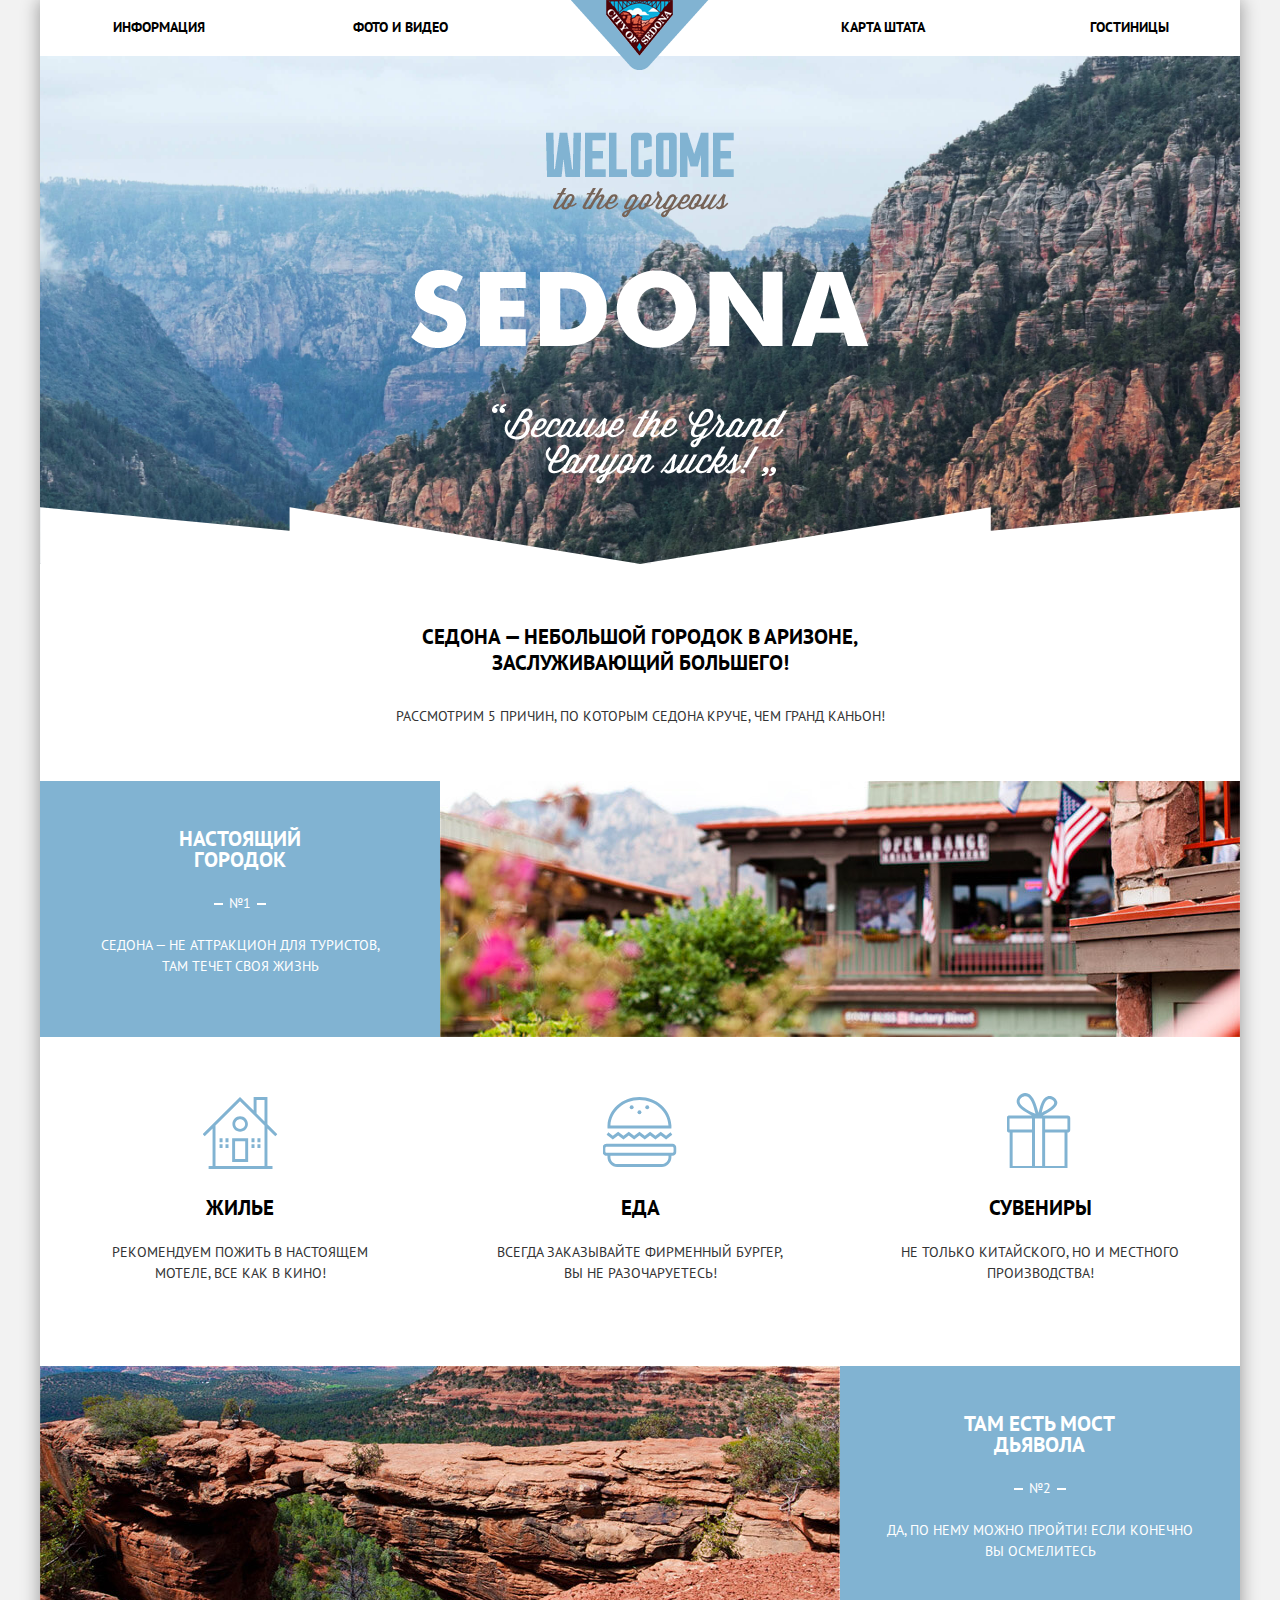
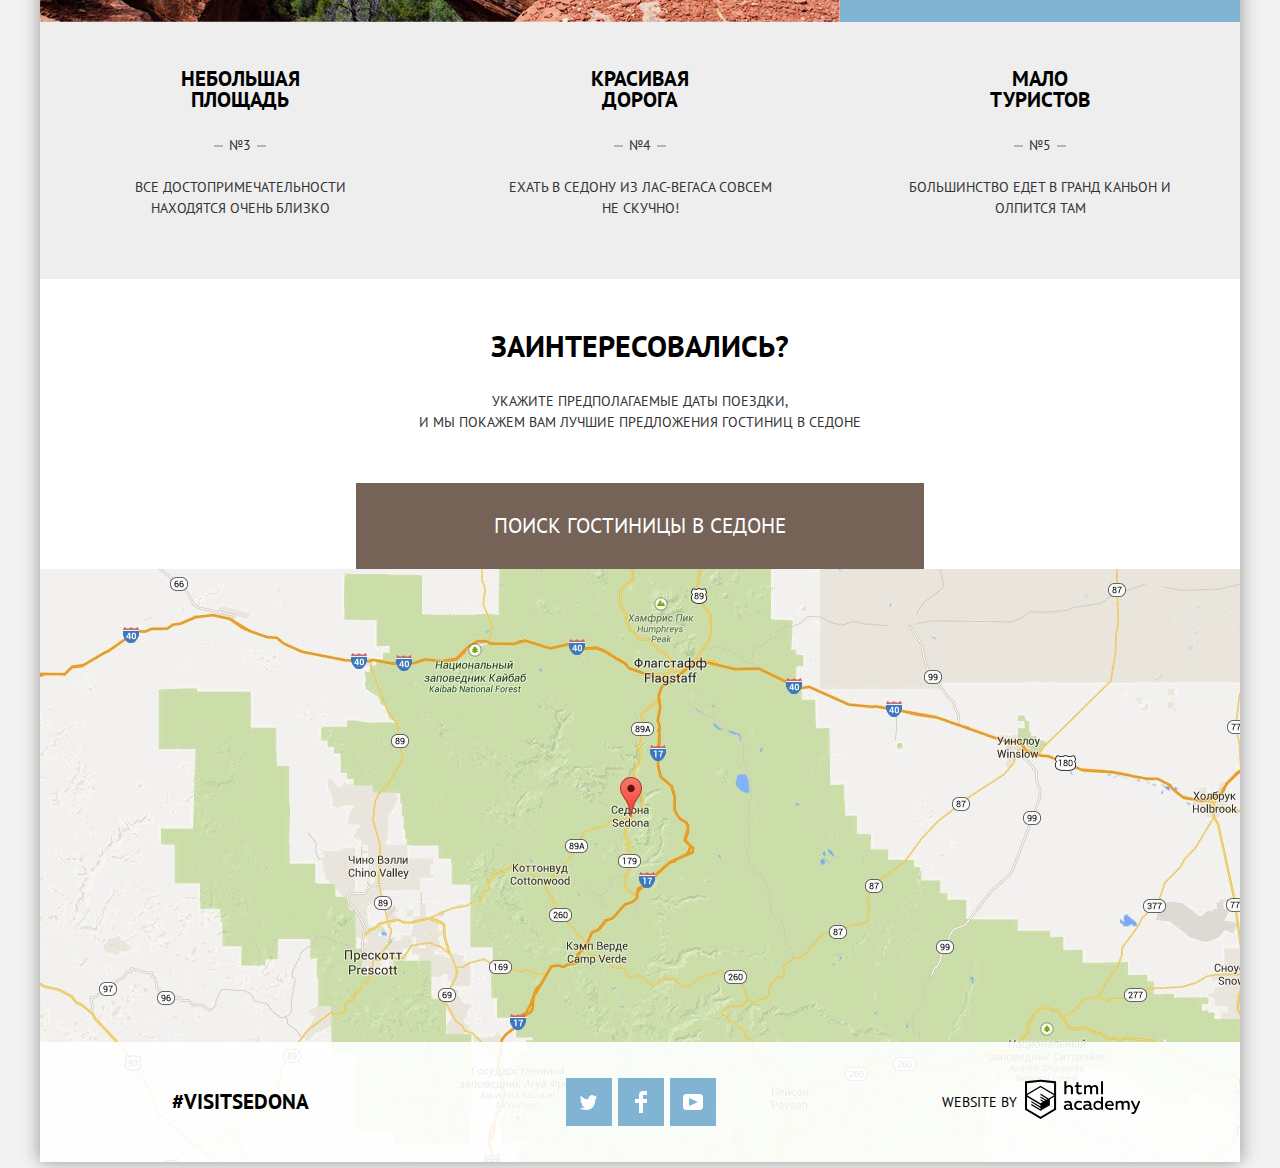
==== commit dede6eef: "Pixel Perfect" ====
--- a/index.html
+++ b/index.html
@@ -26,7 +26,7 @@
     		<main class="container">
     			<section class="resons-content">
             <div class="promo">
-    				  <img src="img/header-group.jpg" width="1200" height="564" alt="Добро пожаловать в Седона">
+    				  <img src="img/welcom-sedona.png" width="458" height="352" alt="Добро пожаловать в Седона">
             </div>
             <h1 class="main-title">СЕДОНА — небольшой городок в АРИЗОНЕ, заслуживающий большего!</h1>
             <p class="promo-text">Рассмотрим 5 причин, по которым Седона круче, чем Гранд Каньон!</p>
@@ -119,7 +119,7 @@
                     <label for="search-adults">Взрослые:</label>
                     <div class="number-container">
                       <button class="button button-minus" type="button" aria-label="Меньше"></button>
-                      <input id="search-adults" type="number" name="adults" value="2">
+                      <input id="search-adults" type="text" name="adults" value="2">
                       <button class="button button-plus" type="button" aria-label="Больше"></button>
                     </div>
                   </div>
@@ -127,7 +127,7 @@
                     <label for="search-children">Дети:</label>
                     <div class="number-container">
                       <button class="button button-minus" type="button" aria-label="Меньше"></button>
-                      <input id="search-children" type="number" name="children" value="0">
+                      <input id="search-children" type="text" name="children" value="0">
                       <button class="button button-plus" type="button" aria-label="Больше"></button>
                     </div>
                   </div>
--- a/css/style.css
+++ b/css/style.css
@@ -187,17 +187,29 @@
 }
 
 .resons-content .promo {
-	width: 1200px;
-	height: 564px;
-
-	margin-bottom: 59px;
+	height: 508px;
+	padding-top: 76px;
+
+	text-align: center;
+
 	background-color: #dceaf3;
+	background-image: url("../img/header-bottom.png"),
+					  url("../img/background-header.jpg");
+	background-size: 100% 57px,
+					 100% auto;
+	background-repeat: no-repeat;
+	background-position: center bottom,
+						 center 28%;
+	box-sizing: border-box;
 }
 
 .resons-content .main-title {
 	margin: 0;
 	padding: 0;
-	margin-bottom: 30px;
+	padding-top: 60px;
+	margin-left: 370px;
+	margin-right: 370px;
+	margin-bottom: 27px;
 
 	font-size: 21px;
 	line-height: 26px;
@@ -249,7 +261,7 @@
 .reson-item-info .reson-item-title {
 	margin: 0;
 	padding: 0;
-	margin-bottom: 19px;
+	margin-bottom: 23px;
 	margin-left: 79px;
 	margin-right: 80px;
 
@@ -261,7 +273,7 @@
 	display: flex;
 	align-items: center;
 	justify-content: center;
-	margin-bottom: 25px;
+	margin-bottom: 21px;
 }
 
 .reson-item-info .reson-item-number::before,
@@ -311,7 +323,7 @@
 .features-list .features-item {	
 	position: relative;
 	width: 33%;
-	padding: 162px 50px 84px 50px;
+	padding: 160px 50px 82px 50px;
 
 	text-align: center;
 }
@@ -321,12 +333,11 @@
 	position: absolute;
 	top: 60px;
 	left: 50%;
-	margin-left: -37px;
 	width: 75px;
 	height: 75px;
 
 	background-repeat: no-repeat;
-	background-position: 0 0;
+	transform: translateX(-50%);
 }
 
 .features-list .features-icon-1::before {
@@ -338,13 +349,15 @@
 }
 
 .features-list .features-icon-3::before {
+	top: 56px;
+	left: 51%;
 	background-image: url("../img/icon-2.svg");
 }
 
 .features-item .features-title {
 	margin: 0;
 	padding: 0;
-	margin-bottom: 25px;
+	margin-bottom: 24px;
 
 	font-size: 21px;
 	color: #000000;
@@ -380,6 +393,7 @@
 	margin-right: 80px;
 	margin-bottom: 25px;
 
+	font-size: 21px;
 	color: #000000;
 }
 
@@ -387,7 +401,7 @@
 	display: flex;
 	justify-content: center;
 	align-items: center;
-	margin-bottom: 25px;
+	margin-bottom: 21px;
 }
 
 .reson-item-gray .item-number-gray::before,
@@ -419,7 +433,7 @@
 .search .search-title {
 	margin: 0;
 	padding: 0;
-	margin-bottom: 26px;
+	margin-bottom: 27px;
 
 	font-size: 30px;
 	font-weight: 700;
@@ -514,14 +528,17 @@
 .form-search .search-option {
 	display: flex;
 	align-items: baseline;
+	justify-content: space-between;
 	position: relative;	
 	padding: 0;
 	margin: 0;
 	margin-bottom: 30px;
+
+	text-align: left;
 }
 
 .form-search .search-option label {
-	min-width: 108px;
+	min-width: 95px;
 	margin: 0;
 	padding: 0;
 	margin-right: 18px;
@@ -651,7 +668,7 @@
 	content: "";
 	position: absolute;
 	top: 18px;
-	left: 13px;
+	left: 14px;
 	width: 12px;
 	height: 3px;
 
@@ -662,7 +679,7 @@
 	content: "";
 	position: absolute;
 	top: 18px;
-	left: 13px;
+	left: 11px;
 	width: 12px;
 	height: 3px;
 
@@ -673,7 +690,7 @@
 	content: "";
 	position: absolute;
 	top: 18px;
-	left: 13px;
+	left: 11px;
 	width: 12px;
 	height: 3px;
 
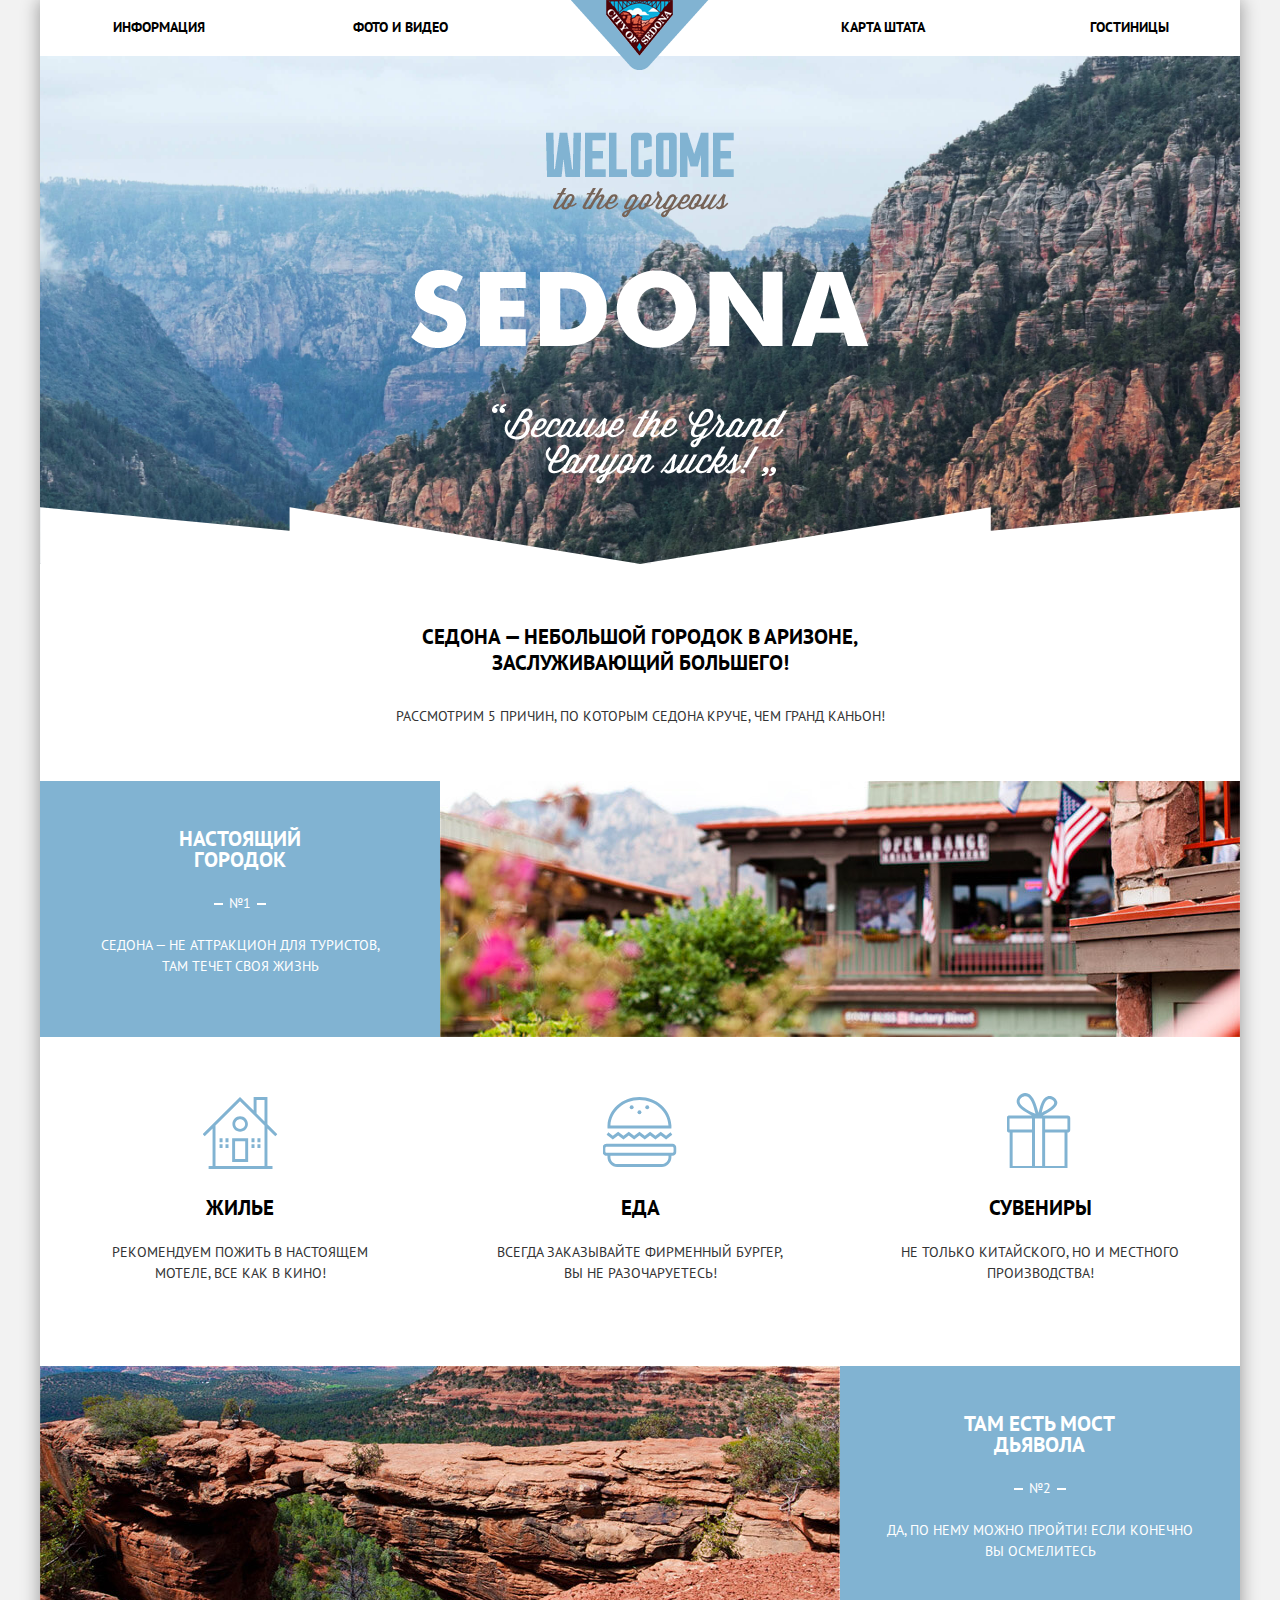
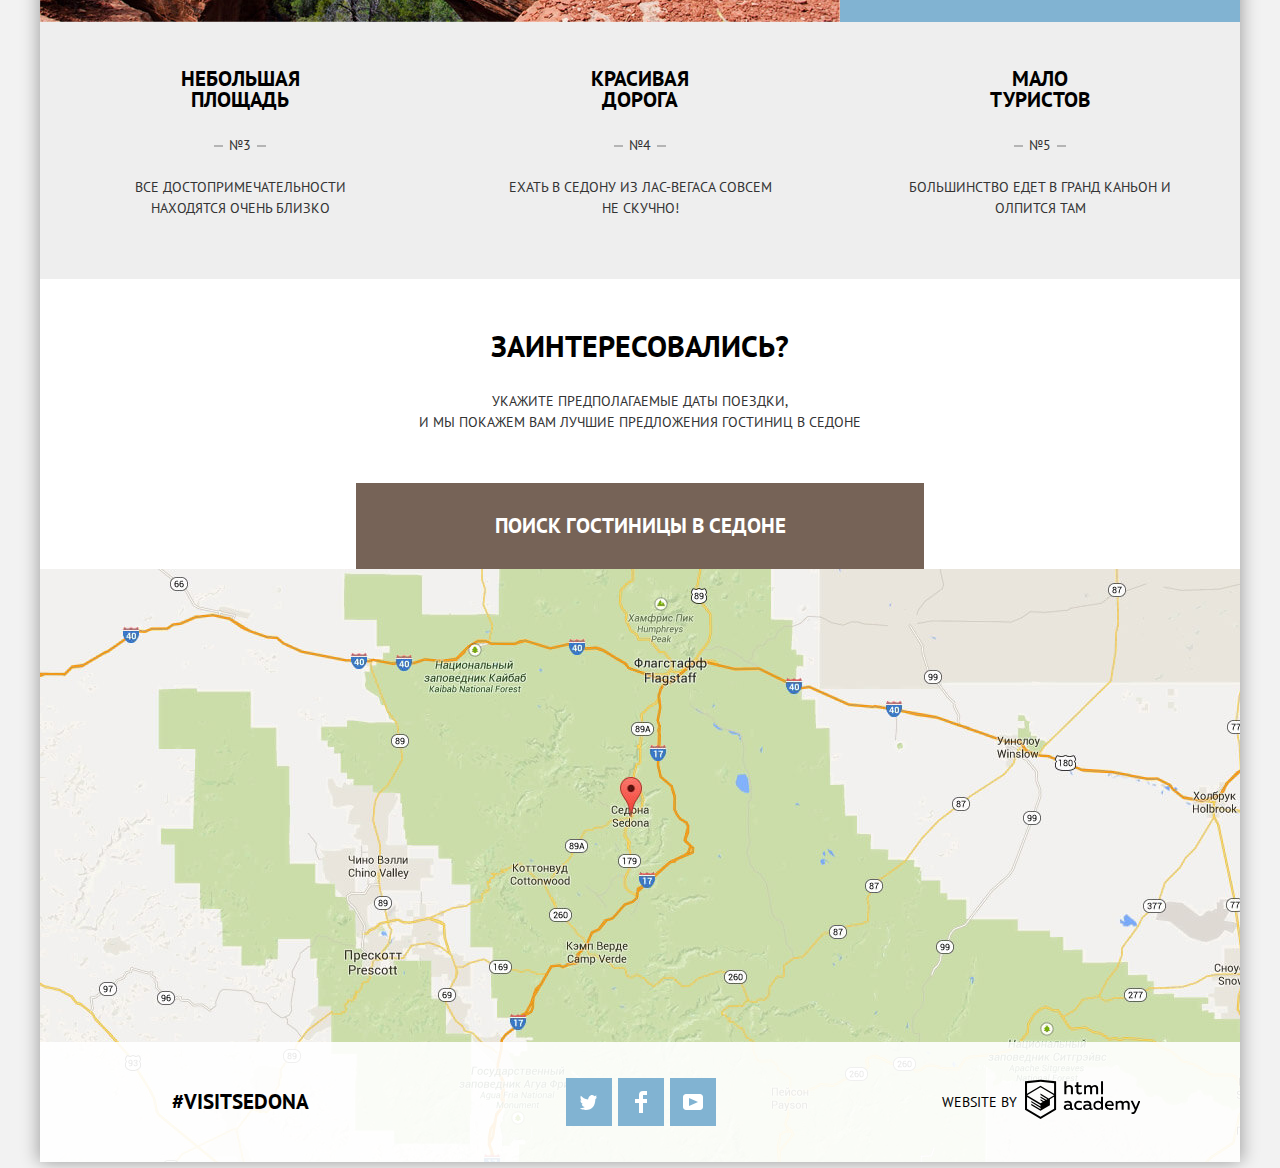
==== commit d9e9790f: "Правки после первой попытки" ====
--- a/index.html
+++ b/index.html
@@ -6,169 +6,172 @@
       <link href="https://fonts.googleapis.com/css?family=PT+Sans:400,700&amp;subset=cyrillic" rel="stylesheet">
       <link href="css/normalize.css" rel="stylesheet">
       <link href="css/style.css" rel="stylesheet">
-  	</head>
-  	<body>
-      <div class="wrapper">
-    		<header class="main-header">
-    			<nav class="main-navigation">
-  		  		<a class="main-header-logo">
-  		  			<img src="img/index-logo.png" width="138" height="70" alt="Логотип города Седона">
-  		  		</a>
-  		  		<ul class="site-navigation">
-  		  			<li><a href="info.html">Информация</a></li>
-  		  			<li><a href="media.html">Фото и видео</a></li>
-  		  			<li><a href="map.html">Карта штата</a></li>
-  		  			<li><a href="hotels.html">Гостиницы</a></li>
-  		  		</ul>
-  	  		</nav>
-    		</header>
+  </head>
+  <body>
+    <div class="wrapper">
+    	<header class="main-header">
+    		<nav class="main-navigation">
+  		  	<a class="main-header-logo">
+  		  		<img src="img/index-logo.png" width="138" height="70" alt="Логотип города Седона">
+  		  	</a>
+  		  	<ul class="site-navigation">
+  		  		<li><a href="info.html">Информация</a></li>
+  		  		<li><a href="media.html">Фото и видео</a></li>
+  		  		<li><a href="map.html">Карта штата</a></li>
+  		  		<li><a href="hotels.html">Гостиницы</a></li>
+  		  	</ul>
+  	  	</nav>
+    	</header>
 
-    		<main class="container">
-    			<section class="resons-content">
-            <div class="promo">
-    				  <img src="img/welcom-sedona.png" width="458" height="352" alt="Добро пожаловать в Седона">
-            </div>
-            <h1 class="main-title">СЕДОНА — небольшой городок в АРИЗОНЕ, заслуживающий большего!</h1>
-            <p class="promo-text">Рассмотрим 5 причин, по которым Седона круче, чем Гранд Каньон!</p>
+    	<main class="container">
+    		<section class="resons-content">
+          <div class="promo">
+    				<img src="img/welcom-sedona.png" width="458" height="352" alt="Добро пожаловать в Седона">
+          </div>
+          <h1 class="main-title">СЕДОНА — небольшой городок в АРИЗОНЕ, заслуживающий большего!</h1>
+          <p class="promo-text">Рассмотрим 5 причин, по которым Седона круче, чем Гранд Каньон!</p>
 
-            <section class="resons">
-              <h2 class="visually-hidden">Список причин</h2>
-              <ul class="resons-list">
-                <!-- 1 -->
-                <li class="reson-item reson-item-blue">
-                  <div class="reson-item-info">
-                    <h3 class="reson-item-title">Настоящий городок</h3>
-                    <span class="reson-item-number">№1</span>
-                    <p class="reson-item-text item-text-short">Седона — не аттракцион для туристов, там течет своя жизнь</p>
-                  </div> 
-                  <img class="reson-photo" src="img/reson-1.jpg" width="800" height="256" alt="Изображение города Седона">
-                </li>
-                <li class="resons-item">  
-                  <ul class="features-list">
-                    <li class="features-item features-icon features-icon-1">
-                      <h3 class="features-title">Жилье</h3>
-                      <p class="features-text">Рекомендуем пожить в настоящем мотеле, все как в кино!</p>
-                    </li>
-                    <li class="features-item features-icon features-icon-2">
-                      <h3 class="features-title">Еда</h3>
-                      <p class="features-text">Всегда заказывайте фирменный бургер, вы не разочаруетесь!</p>
-                    </li>
-                    <li class="features-item features-icon features-icon-3">
-                      <h3 class="features-title">Сувениры</h3>
-                      <p class="features-text">Не только китайского, но и местного производства!</p>
-                    </li>
-                  </ul>
-                </li>
-                <!-- 2 -->
-                <li class="reson-item reson-item-blue">
-                  <img class="reson-photo" src="img/reson-2.jpg" width="800" height="256" alt="Изображение дикой природы Седоны">
-                  <div class="reson-item-info">
-                    <h3 class="reson-item-title">Там есть мост дьявола</h3>
-                    <span class="reson-item-number">№2</span>
-                    <p class="reson-item-text">Да, по нему можно пройти! Если конечно вы осмелитесь</p>
-                  </div>
-                </li>
-                <li class="reson-item">
-                  <ul class="reson-gray-list">
-                    <li class="reson-item-gray">
-                      <h3 class="reson-item-title item-title-gray">Небольшая площадь</h3>
-                      <span class="reson-item-number item-number-gray">№3</span>
-                      <p class="reson-item-text item-text-gray">Все достопримечательности  находятся очень близко</p>
-                    </li>
-                    <li class="reson-item-gray">
-                      <h3 class="reson-item-title item-title-gray">Красивая дорога</h3>
-                      <span class="reson-item-number item-number-gray">№4</span>
-                      <p class="reson-item-text item-text-gray">Ехать в Седону из Лас-Вегаса совсем не скучно!</p>
-                    </li>
-                    <li class="reson-item-gray">
-                      <h3 class="reson-item-title item-title-gray">Мало туристов</h3>
-                      <span class="reson-item-number item-number-gray">№5</span>
-                      <p class="reson-item-text item-text-gray">Большинство едет в Гранд Каньон и олпится там</p>
-                    </li>
-                  </ul>
-                </li>
-              </ul>
-            </section>
+          <section class="resons">
+            <h2 class="visually-hidden">Список причин</h2>
+            <ul class="resons-list">
+              <!-- 1 -->
+              <li class="reson-item reson-item-blue">
+                <div class="reson-item-info">
+                  <h3 class="reson-item-title">Настоящий городок</h3>
+                  <span class="reson-item-number">№1</span>
+                  <p class="reson-item-text item-text-short">Седона — не аттракцион для туристов, там течет своя жизнь</p>
+                </div> 
+                <img class="reson-photo" src="img/reson-1.jpg" width="800" height="256" alt="Изображение города Седона">
+              </li>
+              <li class="resons-item">  
+                <ul class="features-list">
+                  <li class="features-item features-icon features-icon-1">
+                    <h3 class="features-title">Жилье</h3>
+                    <p class="features-text">Рекомендуем пожить в настоящем мотеле, все как в кино!</p>
+                  </li>
+                  <li class="features-item features-icon features-icon-2">
+                    <h3 class="features-title">Еда</h3>
+                    <p class="features-text">Всегда заказывайте фирменный бургер, вы не разочаруетесь!</p>
+                  </li>
+                  <li class="features-item features-icon features-icon-3">
+                    <h3 class="features-title">Сувениры</h3>
+                    <p class="features-text">Не только китайского, но и местного производства!</p>
+                  </li>
+                </ul>
+              </li>
+              <!-- 2 -->
+              <li class="reson-item reson-item-blue">
+                <img class="reson-photo" src="img/reson-2.jpg" width="800" height="256" alt="Изображение дикой природы Седоны">
+                <div class="reson-item-info">
+                  <h3 class="reson-item-title">Там есть мост дьявола</h3>
+                  <span class="reson-item-number">№2</span>
+                  <p class="reson-item-text">Да, по нему можно пройти! Если конечно вы осмелитесь</p>
+                </div>
+              </li>
+              <li class="reson-item">
+                <ul class="reson-gray-list">
+                  <li class="reson-item-gray">
+                    <h3 class="reson-item-title item-title-gray">Небольшая площадь</h3>
+                    <span class="reson-item-number item-number-gray">№3</span>
+                    <p class="reson-item-text item-text-gray">Все достопримечательности  находятся очень близко</p>
+                  </li>
+                  <li class="reson-item-gray">
+                    <h3 class="reson-item-title item-title-gray">Красивая дорога</h3>
+                    <span class="reson-item-number item-number-gray">№4</span>
+                    <p class="reson-item-text item-text-gray">Ехать в Седону из Лас-Вегаса совсем не скучно!</p>
+                  </li>
+                  <li class="reson-item-gray">
+                    <h3 class="reson-item-title item-title-gray">Мало туристов</h3>
+                    <span class="reson-item-number item-number-gray">№5</span>
+                    <p class="reson-item-text item-text-gray">Большинство едет в Гранд Каньон и олпится там</p>
+                  </li>
+                </ul>
+              </li>
+            </ul>
           </section>
+        </section>
 
-    			<section class="search">
-            <h2 class="visually-hidden">Форма поиска отеля</h2>
-      			<p class="search-title">Заинтересовались?</p>
-      			<p class="search-text">Укажите предполагаемые даты поездки,<br> и мы покажем вам лучшие предложения гостиниц в Седоне</p>
-      			<button class="button button-brown search-button" type="button">Поиск гостиницы в Седоне</button>
-            <div class="search-wrapper">
-              <form class="form-search" action="https://echo.htmlacademy.ru" method="get">
-                <p class="search-option arrival">
-                  <label for="search-date-arrival">Дата заезда:</label>
-                  <input id="search-date-arrival" type="text" name="date-arrival" placeholder="24 апреля 2017" value="">
-                  <button class="calendar-arrival" type="button">
-                    <span class="visually-hidden">открыть календарь</span>
-                    <svg class="button search-button-arrival" xmlns="http://www.w3.org/2000/svg" width="21" height="22" viewBox="0 0 21 22"><path d="M19.251 2.025h-2.845V.648c0-.381-.294-.689-.656-.689-.363 0-.656.308-.656.689v1.377h-3.938V.648c0-.381-.294-.689-.655-.689-.363 0-.657.308-.657.689v1.377H5.906V.648c0-.381-.294-.689-.656-.689-.363 0-.657.308-.657.689v1.377H1.75C.784 2.025 0 2.847 0 3.862v16.302C0 21.179.784 22 1.75 22h17.501c.966 0 1.749-.821 1.749-1.836V3.862c0-1.015-.783-1.837-1.749-1.837zm.437 18.139a.448.448 0 0 1-.437.459H1.75a.45.45 0 0 1-.438-.459V3.862a.45.45 0 0 1 .438-.459h2.844v1.378c0 .381.294.689.657.689.362 0 .656-.308.656-.689V3.403h3.938v1.378c0 .381.294.689.657.689.361 0 .655-.308.655-.689V3.403h3.938v1.378c0 .381.293.689.656.689.362 0 .656-.308.656-.689V3.403h2.845c.241 0 .437.206.437.459v16.302z"/><path d="M4.594 8.225h2.625v2.066H4.594zM4.594 11.668h2.625v2.067H4.594zM4.594 15.112h2.625v2.066H4.594zM9.188 15.112h2.625v2.066H9.188zM9.188 11.668h2.625v2.067H9.188zM9.188 8.225h2.625v2.066H9.188zM13.781 15.112h2.625v2.066h-2.625zM13.781 11.668h2.625v2.067h-2.625zM13.781 8.225h2.625v2.066h-2.625z"/></svg>
-                  </button>
-                </p>
-                <p class="search-option departure">
-                  <label for="search-date-departure">Дата выезда:</label>
-                  <input id="search-date-departure" type="text" name="date-departure" placeholder="4 июля 2017" value="">
-                  <button class="calendar-departure" type="button">
-                    <span class="visually-hidden">открыть календарь</span>
-                    <svg class="button search-button-arrival" xmlns="http://www.w3.org/2000/svg" width="21" height="22" viewBox="0 0 21 22"><path d="M19.251 2.025h-2.845V.648c0-.381-.294-.689-.656-.689-.363 0-.656.308-.656.689v1.377h-3.938V.648c0-.381-.294-.689-.655-.689-.363 0-.657.308-.657.689v1.377H5.906V.648c0-.381-.294-.689-.656-.689-.363 0-.657.308-.657.689v1.377H1.75C.784 2.025 0 2.847 0 3.862v16.302C0 21.179.784 22 1.75 22h17.501c.966 0 1.749-.821 1.749-1.836V3.862c0-1.015-.783-1.837-1.749-1.837zm.437 18.139a.448.448 0 0 1-.437.459H1.75a.45.45 0 0 1-.438-.459V3.862a.45.45 0 0 1 .438-.459h2.844v1.378c0 .381.294.689.657.689.362 0 .656-.308.656-.689V3.403h3.938v1.378c0 .381.294.689.657.689.361 0 .655-.308.655-.689V3.403h3.938v1.378c0 .381.293.689.656.689.362 0 .656-.308.656-.689V3.403h2.845c.241 0 .437.206.437.459v16.302z"/><path d="M4.594 8.225h2.625v2.066H4.594zM4.594 11.668h2.625v2.067H4.594zM4.594 15.112h2.625v2.066H4.594zM9.188 15.112h2.625v2.066H9.188zM9.188 11.668h2.625v2.067H9.188zM9.188 8.225h2.625v2.066H9.188zM13.781 15.112h2.625v2.066h-2.625zM13.781 11.668h2.625v2.067h-2.625zM13.781 8.225h2.625v2.066h-2.625z"/></svg>
-                  </button>
-                </p>
-                <div class="adult-and-children">
-                  <div class="adult-container">
-                    <label for="search-adults">Взрослые:</label>
-                    <div class="number-container">
-                      <button class="button button-minus" type="button" aria-label="Меньше"></button>
-                      <input id="search-adults" type="text" name="adults" value="2">
-                      <button class="button button-plus" type="button" aria-label="Больше"></button>
-                    </div>
-                  </div>
-                  <div class="children-container">
-                    <label for="search-children">Дети:</label>
-                    <div class="number-container">
-                      <button class="button button-minus" type="button" aria-label="Меньше"></button>
-                      <input id="search-children" type="text" name="children" value="0">
-                      <button class="button button-plus" type="button" aria-label="Больше"></button>
-                    </div>
+    		<section class="search">
+          <h2 class="visually-hidden">Форма поиска отеля</h2>
+      		<p class="search-title">Заинтересовались?</p>
+      		<p class="search-text">Укажите предполагаемые даты поездки,<br> и мы покажем вам лучшие предложения гостиниц в Седоне</p>
+      		<button class="button button-brown search-button" type="button">Поиск гостиницы в Седоне</button>
+          <div class="search-wrapper">
+            <form class="form-search" action="https://echo.htmlacademy.ru" method="get">
+              <p class="search-option arrival">
+                <label for="search-date-arrival">Дата заезда:</label>
+                <input id="search-date-arrival" type="text" name="date-arrival" placeholder="24 апреля 2017" value="">
+                <button class="calendar-arrival" type="button">
+                  <span class="visually-hidden">открыть календарь</span>
+                  <svg class="button search-button-arrival" xmlns="http://www.w3.org/2000/svg" width="21" height="22" viewBox="0 0 21 22"><path d="M19.251 2.025h-2.845V.648c0-.381-.294-.689-.656-.689-.363 0-.656.308-.656.689v1.377h-3.938V.648c0-.381-.294-.689-.655-.689-.363 0-.657.308-.657.689v1.377H5.906V.648c0-.381-.294-.689-.656-.689-.363 0-.657.308-.657.689v1.377H1.75C.784 2.025 0 2.847 0 3.862v16.302C0 21.179.784 22 1.75 22h17.501c.966 0 1.749-.821 1.749-1.836V3.862c0-1.015-.783-1.837-1.749-1.837zm.437 18.139a.448.448 0 0 1-.437.459H1.75a.45.45 0 0 1-.438-.459V3.862a.45.45 0 0 1 .438-.459h2.844v1.378c0 .381.294.689.657.689.362 0 .656-.308.656-.689V3.403h3.938v1.378c0 .381.294.689.657.689.361 0 .655-.308.655-.689V3.403h3.938v1.378c0 .381.293.689.656.689.362 0 .656-.308.656-.689V3.403h2.845c.241 0 .437.206.437.459v16.302z"/><path d="M4.594 8.225h2.625v2.066H4.594zM4.594 11.668h2.625v2.067H4.594zM4.594 15.112h2.625v2.066H4.594zM9.188 15.112h2.625v2.066H9.188zM9.188 11.668h2.625v2.067H9.188zM9.188 8.225h2.625v2.066H9.188zM13.781 15.112h2.625v2.066h-2.625zM13.781 11.668h2.625v2.067h-2.625zM13.781 8.225h2.625v2.066h-2.625z"/></svg>
+                </button>
+              </p>
+              <p class="search-option departure">
+                <label for="search-date-departure">Дата выезда:</label>
+                <input id="search-date-departure" type="text" name="date-departure" placeholder="4 июля 2017" value="">
+                <button class="calendar-departure" type="button">
+                <span class="visually-hidden">открыть календарь</span>
+                <svg class="button search-button-arrival" xmlns="http://www.w3.org/2000/svg" width="21" height="22" viewBox="0 0 21 22"><path d="M19.251 2.025h-2.845V.648c0-.381-.294-.689-.656-.689-.363 0-.656.308-.656.689v1.377h-3.938V.648c0-.381-.294-.689-.655-.689-.363 0-.657.308-.657.689v1.377H5.906V.648c0-.381-.294-.689-.656-.689-.363 0-.657.308-.657.689v1.377H1.75C.784 2.025 0 2.847 0 3.862v16.302C0 21.179.784 22 1.75 22h17.501c.966 0 1.749-.821 1.749-1.836V3.862c0-1.015-.783-1.837-1.749-1.837zm.437 18.139a.448.448 0 0 1-.437.459H1.75a.45.45 0 0 1-.438-.459V3.862a.45.45 0 0 1 .438-.459h2.844v1.378c0 .381.294.689.657.689.362 0 .656-.308.656-.689V3.403h3.938v1.378c0 .381.294.689.657.689.361 0 .655-.308.655-.689V3.403h3.938v1.378c0 .381.293.689.656.689.362 0 .656-.308.656-.689V3.403h2.845c.241 0 .437.206.437.459v16.302z"/><path d="M4.594 8.225h2.625v2.066H4.594zM4.594 11.668h2.625v2.067H4.594zM4.594 15.112h2.625v2.066H4.594zM9.188 15.112h2.625v2.066H9.188zM9.188 11.668h2.625v2.067H9.188zM9.188 8.225h2.625v2.066H9.188zM13.781 15.112h2.625v2.066h-2.625zM13.781 11.668h2.625v2.067h-2.625zM13.781 8.225h2.625v2.066h-2.625z"/></svg>
+                </button>
+              </p>
+              <div class="adult-and-children">
+                <div class="adult-container">
+                  <label for="search-adults">Взрослые:</label>
+                  <div class="number-container">
+                    <button class="button button-minus" type="button" aria-label="Меньше"></button>
+                    <input id="search-adults" type="text" name="adults" value="2">
+                    <button class="button button-plus" type="button" aria-label="Больше"></button>
                   </div>
                 </div>
-                <button class="button button-blue hotels-search-button" type="submit">Найти</button>
-              </form>
-            </div>
-          </section>
-        </main>
+                <div class="children-container">
+                  <label for="search-children">Дети:</label>
+                  <div class="number-container">
+                    <button class="button button-minus" type="button" aria-label="Меньше"></button>
+                    <input id="search-children" type="text" name="children" value="0">
+                    <button class="button button-plus" type="button" aria-label="Больше"></button>
+                  </div>
+                </div>
+              </div>
+              <button class="button button-blue hotels-search-button" type="submit">Найти</button>
+            </form>
+          </div>
+        </section>
+      </main>
+        
+      <section class="map">
+      	<h2 class="visually-hidden">Интерактивная карта Седоны</h2>
+        <iframe class="google-map" src="https://www.google.com/maps/embed?pb=!1m18!1m12!1m3!1d1676324.3410475277!2d-112.9157443893454!3d34.85444381529441!2m3!1f0!2f0!3f0!3m2!1i1024!2i768!4f13.1!3m3!1m2!1s0x872da132f942b00d%3A0x5548c523fa6c8efd!2z0KHQtdC00L7QvdCwLCDQkNGA0LjQt9C-0L3QsCA4NjMzNiwg0KHQqNCQ!5e0!3m2!1sru!2sru!4v1522422231753" height="593" style="border:0" allowfullscreen></iframe>
+      </section>      		
 
-        
-      	<section class="map">
-      		<h2 class="visually-hidden">Интерактивная карта Седоны</h2>
-          <iframe class="google-map" src="https://www.google.com/maps/embed?pb=!1m18!1m12!1m3!1d1676324.3410475277!2d-112.9157443893454!3d34.85444381529441!2m3!1f0!2f0!3f0!3m2!1i1024!2i768!4f13.1!3m3!1m2!1s0x872da132f942b00d%3A0x5548c523fa6c8efd!2z0KHQtdC00L7QvdCwLCDQkNGA0LjQt9C-0L3QsCA4NjMzNiwg0KHQqNCQ!5e0!3m2!1sru!2sru!4v1522422231753" height="593" style="border:0" allowfullscreen></iframe>
-      	</section>
-      		
-
-      	<footer class="main-footer">
-      		<a class="hashtag" href="#">#Visitsedona</a>
-      		<ul class="social-list">
-      			<li><a class="button button-blue social-button" href="#"><span class="visually-hidden">Твитер</span>
-                  <svg xmlns="http://www.w3.org/2000/svg" xmlns:xlink="http://www.w3.org/1999/xlink" width="17" height="15" viewBox="0 0 17 15"><path fill="#FFF" d="M10.95.144c1.685-.496 2.984.27 3.577 1.179.673-.231 1.331-.481 2.011-.708a2.345 2.345 0 0 1-.857 1.768c.685.17 1.304-.491 1.304-.491-.169 1-1.006 1.788-1.563 2.024-.231 6.75-3.175 11.217-10.077 11.082h-.446c-.41 0-4.164-.46-4.898-1.887 2.271.196 3.893-.422 4.693-1.177-.96-.3-2.679-.477-2.979-2.95.349.106.564.228 1.19.119C1.705 8.247.374 7.53.448 5.33c.285.328 1.067.536 1.34.472C1.085 5.561-.182 2.442.894.85c1.818 1.854 3.735 3.606 7.152 3.773C8.254 2.33 9.183.793 10.95.144z"/></svg>
-                </a>
-            </li>
-      			<li><a class="button button-blue social-button" href="#"><span class="visually-hidden">Фэйсбук</span>
-                  <svg xmlns="http://www.w3.org/2000/svg" width="12" height="22"><path fill="#FFF" d="M12 4V0H8a4 4 0 0 0-4 4v4H0v4h4v10h4V12h4V8H8V4h4z"/></svg>
-                </a>
-            </li>
-      			<li><a class="button button-blue social-button" href="#"><span class="visually-hidden">Ютуб</span>
-                  <svg xmlns="http://www.w3.org/2000/svg" xmlns:xlink="http://www.w3.org/1999/xlink" width="20" height="16" viewBox="0 0 20 16"><path fill="#FFF" d="M17 0H3C1.35 0 0 1.35 0 3v10c0 1.65 1.35 3 3 3h14c1.65 0 3-1.35 3-3V3c0-1.65-1.35-3-3-3zM6.027 11.998V4.002L15.014 8l-8.987 3.998z"/></svg>
-                </a>
-            </li>
-      		</ul>
-      		<p class="copyright">
-      			<span>website by</span>
-      			<a class="copyright-link" href="https://htmlacademy.ru/intensive/htmlcss">
-      				<svg data-name="Layer 1" xmlns="http://www.w3.org/2000/svg" width="115" height="41" viewBox="0 0 113 39"><path d="M46.84 28.22a2.07 2.07 0 0 0 .58-.11v1.4a3.41 3.41 0 0 1-1.24.22 1.75 1.75 0 0 1-1.75-1 5.08 5.08 0 0 1-3.3 1.13c-1.59 0-3.06-.87-3.06-2.68 0-2.24 2.08-2.93 3.9-2.93a11.63 11.63 0 0 1 2.28.26v-.31c0-1.09-.8-1.86-2.3-1.86a7.79 7.79 0 0 0-3.15.67v-1.79a10.72 10.72 0 0 1 3.35-.58c2.48 0 4 1.18 4 3.83v3.14a.57.57 0 0 0 .69.61zm-6.76-1.19a1.42 1.42 0 0 0 1.64 1.29 3.56 3.56 0 0 0 2.53-1v-1.51a10.21 10.21 0 0 0-1.9-.22c-1.1.01-2.27.35-2.27 1.45zM53.06 20.62a5.29 5.29 0 0 1 2.7.67v1.79a4.28 4.28 0 0 0-2.42-.73 2.89 2.89 0 1 0 0 5.76 5.26 5.26 0 0 0 2.55-.67v1.8a6.58 6.58 0 0 1-2.9.6 4.42 4.42 0 0 1-4.72-4.54 4.54 4.54 0 0 1 4.79-4.68zM65.84 28.22a2.07 2.07 0 0 0 .58-.11v1.4a3.41 3.41 0 0 1-1.24.22 1.75 1.75 0 0 1-1.75-1 5.08 5.08 0 0 1-3.3 1.13c-1.59 0-3.06-.87-3.06-2.68 0-2.24 2.08-2.93 3.9-2.93a11.63 11.63 0 0 1 2.28.26v-.31c0-1.09-.8-1.86-2.3-1.86a7.79 7.79 0 0 0-3.15.67v-1.79a10.72 10.72 0 0 1 3.35-.58c2.48 0 4 1.18 4 3.83v3.14a.57.57 0 0 0 .69.61zm-6.76-1.19a1.42 1.42 0 0 0 1.64 1.29 3.56 3.56 0 0 0 2.53-1v-1.51a10.21 10.21 0 0 0-1.9-.22c-1.11.01-2.27.35-2.27 1.45zM76.67 16.85v12.76h-1.76v-1.39a4.07 4.07 0 0 1-3.35 1.62 4.62 4.62 0 0 1 0-9.22 4 4 0 0 1 3.15 1.37v-5.14h2zm-4.76 5.48a2.9 2.9 0 0 0 0 5.8 3 3 0 0 0 2.79-1.84v-2.13a3.06 3.06 0 0 0-2.79-1.83zM82.99 20.62c3.48 0 4.68 2.81 4.12 5.34h-6.58c.22 1.57 1.75 2.22 3.35 2.22a6.41 6.41 0 0 0 2.77-.62v1.68a7.5 7.5 0 0 1-3.14.6c-2.68 0-5-1.53-5-4.61a4.39 4.39 0 0 1 4.48-4.61zm.09 1.62a2.39 2.39 0 0 0-2.57 2.26h4.85a2.06 2.06 0 0 0-2.28-2.26zM89.1 29.61v-8.75h1.73v1.09a4 4 0 0 1 2.92-1.33 3 3 0 0 1 2.73 1.4 4.33 4.33 0 0 1 3.06-1.4 3.21 3.21 0 0 1 3.32 3.52v5.47h-2V24.2a1.67 1.67 0 0 0-1.73-1.84 2.94 2.94 0 0 0-2.17 1.18V29.61h-2V24.2a1.67 1.67 0 0 0-1.73-1.84 3.11 3.11 0 0 0-2.32 1.35v5.91h-2zM111.47 20.86h2l-4.1 9.93c-.95 2.28-2.19 3-3.52 3a5 5 0 0 1-1.15-.15v-1.66a3 3 0 0 0 .89.13c.95 0 1.66-.67 2.17-2l.18-.44-4.16-8.82h2.13l3 6.6zM40.66 1.53v5a4 4 0 0 1 2.83-1.2A3.41 3.41 0 0 1 47.1 8.9v5.41h-2V9.15a1.9 1.9 0 0 0-2-2.1 3.08 3.08 0 0 0-2.44 1.46v5.8h-2V1.53h2zM52.43 2.42v3.12h3.17v1.71h-3.17v4c0 1.15.53 1.53 1.66 1.53a4.71 4.71 0 0 0 1.77-.35v1.68a7.14 7.14 0 0 1-2.35.38 2.68 2.68 0 0 1-3-2.88V7.23h-1.6V5.52h1.57V2.88zM58.1 14.29V5.54h1.73v1.09a4 4 0 0 1 2.92-1.33 3 3 0 0 1 2.73 1.4 4.33 4.33 0 0 1 3.06-1.4 3.21 3.21 0 0 1 3.32 3.52v5.47h-2V8.88a1.67 1.67 0 0 0-1.73-1.84 2.94 2.94 0 0 0-2.17 1.18V14.29h-2V8.88a1.67 1.67 0 0 0-1.73-1.84 3.11 3.11 0 0 0-2.32 1.35v5.91h-2zM74.72 1.52h1.95v12.76h-1.95zM15.44.02h-.16L0 1.62v28l15.28 9.09 15.28-9.09v-28zm13.12 28.45l-13.28 7.9L2 28.47V16.99l13.22 7.87v1.43l-9.07-5.4v1.38l9.11 5.47v1.46l-9.1-5.42v1.38l9.11 5.47 9.19-5.5V19.22l4.1-2.45v11.67zm0-13.16l-3.65 2.14-1.68 1-8-4.76v1.38l6.84 4.07h-.06l-.15.09-1 .57-5.64-3.36v1.38l4.45 2.65-1.05.7-3.36-2v1.38l2.21 1.3-2.25 1.35-13.16-7.82 13.17-7.92zm0-1.39L15.21 6.05l-13.2 7.86V3.41l13.28-1.39 13.28 1.39v10.51z" fill="#000000"/></svg>
-      			</a>
-          </p>
-      	</footer>
-      </div>
-      <script src="js/script.js"></script>
-  	</body>
+      <footer class="main-footer">
+      	<a class="hashtag" href="#">#Visitsedona</a>
+      	<ul class="social-list">
+      		<li>
+            <a class="button button-blue social-button" href="#">
+              <span class="visually-hidden">Твитер</span>
+              <svg xmlns="http://www.w3.org/2000/svg" xmlns:xlink="http://www.w3.org/1999/xlink" width="17" height="15" viewBox="0 0 17 15"><path fill="#FFF" d="M10.95.144c1.685-.496 2.984.27 3.577 1.179.673-.231 1.331-.481 2.011-.708a2.345 2.345 0 0 1-.857 1.768c.685.17 1.304-.491 1.304-.491-.169 1-1.006 1.788-1.563 2.024-.231 6.75-3.175 11.217-10.077 11.082h-.446c-.41 0-4.164-.46-4.898-1.887 2.271.196 3.893-.422 4.693-1.177-.96-.3-2.679-.477-2.979-2.95.349.106.564.228 1.19.119C1.705 8.247.374 7.53.448 5.33c.285.328 1.067.536 1.34.472C1.085 5.561-.182 2.442.894.85c1.818 1.854 3.735 3.606 7.152 3.773C8.254 2.33 9.183.793 10.95.144z"/></svg>
+            </a>
+          </li>
+      		<li>
+            <a class="button button-blue social-button" href="#">
+              <span class="visually-hidden">Фэйсбук</span>
+              <svg xmlns="http://www.w3.org/2000/svg" width="12" height="22"><path fill="#FFF" d="M12 4V0H8a4 4 0 0 0-4 4v4H0v4h4v10h4V12h4V8H8V4h4z"/></svg>
+            </a>
+          </li>
+      		<li>
+            <a class="button button-blue social-button" href="#"><span class="visually-hidden">Ютуб</span>
+              <svg xmlns="http://www.w3.org/2000/svg" xmlns:xlink="http://www.w3.org/1999/xlink" width="20" height="16" viewBox="0 0 20 16"><path fill="#FFF" d="M17 0H3C1.35 0 0 1.35 0 3v10c0 1.65 1.35 3 3 3h14c1.65 0 3-1.35 3-3V3c0-1.65-1.35-3-3-3zM6.027 11.998V4.002L15.014 8l-8.987 3.998z"/></svg>
+            </a>
+          </li>
+      	</ul>
+      	<p class="copyright">
+      		<span>website by</span>
+      		<a class="copyright-link" href="https://htmlacademy.ru/intensive/htmlcss">
+      			<svg class="copyright-logo" data-name="Layer 1" xmlns="http://www.w3.org/2000/svg" width="115" height="41" viewBox="0 0 113 39"><path d="M46.84 28.22a2.07 2.07 0 0 0 .58-.11v1.4a3.41 3.41 0 0 1-1.24.22 1.75 1.75 0 0 1-1.75-1 5.08 5.08 0 0 1-3.3 1.13c-1.59 0-3.06-.87-3.06-2.68 0-2.24 2.08-2.93 3.9-2.93a11.63 11.63 0 0 1 2.28.26v-.31c0-1.09-.8-1.86-2.3-1.86a7.79 7.79 0 0 0-3.15.67v-1.79a10.72 10.72 0 0 1 3.35-.58c2.48 0 4 1.18 4 3.83v3.14a.57.57 0 0 0 .69.61zm-6.76-1.19a1.42 1.42 0 0 0 1.64 1.29 3.56 3.56 0 0 0 2.53-1v-1.51a10.21 10.21 0 0 0-1.9-.22c-1.1.01-2.27.35-2.27 1.45zM53.06 20.62a5.29 5.29 0 0 1 2.7.67v1.79a4.28 4.28 0 0 0-2.42-.73 2.89 2.89 0 1 0 0 5.76 5.26 5.26 0 0 0 2.55-.67v1.8a6.58 6.58 0 0 1-2.9.6 4.42 4.42 0 0 1-4.72-4.54 4.54 4.54 0 0 1 4.79-4.68zM65.84 28.22a2.07 2.07 0 0 0 .58-.11v1.4a3.41 3.41 0 0 1-1.24.22 1.75 1.75 0 0 1-1.75-1 5.08 5.08 0 0 1-3.3 1.13c-1.59 0-3.06-.87-3.06-2.68 0-2.24 2.08-2.93 3.9-2.93a11.63 11.63 0 0 1 2.28.26v-.31c0-1.09-.8-1.86-2.3-1.86a7.79 7.79 0 0 0-3.15.67v-1.79a10.72 10.72 0 0 1 3.35-.58c2.48 0 4 1.18 4 3.83v3.14a.57.57 0 0 0 .69.61zm-6.76-1.19a1.42 1.42 0 0 0 1.64 1.29 3.56 3.56 0 0 0 2.53-1v-1.51a10.21 10.21 0 0 0-1.9-.22c-1.11.01-2.27.35-2.27 1.45zM76.67 16.85v12.76h-1.76v-1.39a4.07 4.07 0 0 1-3.35 1.62 4.62 4.62 0 0 1 0-9.22 4 4 0 0 1 3.15 1.37v-5.14h2zm-4.76 5.48a2.9 2.9 0 0 0 0 5.8 3 3 0 0 0 2.79-1.84v-2.13a3.06 3.06 0 0 0-2.79-1.83zM82.99 20.62c3.48 0 4.68 2.81 4.12 5.34h-6.58c.22 1.57 1.75 2.22 3.35 2.22a6.41 6.41 0 0 0 2.77-.62v1.68a7.5 7.5 0 0 1-3.14.6c-2.68 0-5-1.53-5-4.61a4.39 4.39 0 0 1 4.48-4.61zm.09 1.62a2.39 2.39 0 0 0-2.57 2.26h4.85a2.06 2.06 0 0 0-2.28-2.26zM89.1 29.61v-8.75h1.73v1.09a4 4 0 0 1 2.92-1.33 3 3 0 0 1 2.73 1.4 4.33 4.33 0 0 1 3.06-1.4 3.21 3.21 0 0 1 3.32 3.52v5.47h-2V24.2a1.67 1.67 0 0 0-1.73-1.84 2.94 2.94 0 0 0-2.17 1.18V29.61h-2V24.2a1.67 1.67 0 0 0-1.73-1.84 3.11 3.11 0 0 0-2.32 1.35v5.91h-2zM111.47 20.86h2l-4.1 9.93c-.95 2.28-2.19 3-3.52 3a5 5 0 0 1-1.15-.15v-1.66a3 3 0 0 0 .89.13c.95 0 1.66-.67 2.17-2l.18-.44-4.16-8.82h2.13l3 6.6zM40.66 1.53v5a4 4 0 0 1 2.83-1.2A3.41 3.41 0 0 1 47.1 8.9v5.41h-2V9.15a1.9 1.9 0 0 0-2-2.1 3.08 3.08 0 0 0-2.44 1.46v5.8h-2V1.53h2zM52.43 2.42v3.12h3.17v1.71h-3.17v4c0 1.15.53 1.53 1.66 1.53a4.71 4.71 0 0 0 1.77-.35v1.68a7.14 7.14 0 0 1-2.35.38 2.68 2.68 0 0 1-3-2.88V7.23h-1.6V5.52h1.57V2.88zM58.1 14.29V5.54h1.73v1.09a4 4 0 0 1 2.92-1.33 3 3 0 0 1 2.73 1.4 4.33 4.33 0 0 1 3.06-1.4 3.21 3.21 0 0 1 3.32 3.52v5.47h-2V8.88a1.67 1.67 0 0 0-1.73-1.84 2.94 2.94 0 0 0-2.17 1.18V14.29h-2V8.88a1.67 1.67 0 0 0-1.73-1.84 3.11 3.11 0 0 0-2.32 1.35v5.91h-2zM74.72 1.52h1.95v12.76h-1.95zM15.44.02h-.16L0 1.62v28l15.28 9.09 15.28-9.09v-28zm13.12 28.45l-13.28 7.9L2 28.47V16.99l13.22 7.87v1.43l-9.07-5.4v1.38l9.11 5.47v1.46l-9.1-5.42v1.38l9.11 5.47 9.19-5.5V19.22l4.1-2.45v11.67zm0-13.16l-3.65 2.14-1.68 1-8-4.76v1.38l6.84 4.07h-.06l-.15.09-1 .57-5.64-3.36v1.38l4.45 2.65-1.05.7-3.36-2v1.38l2.21 1.3-2.25 1.35-13.16-7.82 13.17-7.92zm0-1.39L15.21 6.05l-13.2 7.86V3.41l13.28-1.39 13.28 1.39v10.51z" fill="#000000"/></svg>
+      		</a>
+        </p>
+      </footer>
+    </div>
+    <script src="js/script.js"></script>
+  </body>
 </html>
--- a/css/style.css
+++ b/css/style.css
@@ -1,5 +1,3 @@
-
-/*Общие стили*/
 body {
 	min-width: 1200px;
 	margin: 0;
@@ -28,14 +26,16 @@
   width: 1px;
   height: 1px;
   margin: -1px;
-  border: 0;
   padding: 0;
 
   white-space: nowrap;
+
+  -webkit-clip-path: inset(100%);
 
   clip-path: inset(100%);
   clip: rect(0 0 0 0);
   overflow: hidden;
+  border: 0;
 }
 
 .button {
@@ -86,23 +86,20 @@
 	background-color: #5496bd;
 }
 
-/*Обертка для body*/
-
 .wrapper {
-	min-width: 768px;
-  	max-width: 1200px;
+  max-width: 1200px;
 	margin: 0 auto;
 
 	background-color: #ffffff;	
+	-webkit-box-shadow: -5px 0 15px rgba(0, 1, 1, 0.2),
+    									 5px 0 15px rgba(0, 1, 1, 0.2);	
 	box-shadow: -5px 0 15px rgba(0, 1, 1, 0.2),
-    			5px 0 15px rgba(0, 1, 1, 0.2);
-}
-
-
-
-/*Header*/
+    					 5px 0 15px rgba(0, 1, 1, 0.2);
+}
 
 .main-navigation {
+	display: -webkit-box;
+	display: -ms-flexbox;
 	display: flex;
 	position: relative;
 	min-height: 56px;
@@ -110,16 +107,22 @@
 
 .main-header-logo {
 	width: 138px;
-  	height: 70px;
+  height: 70px;
 	position: absolute;
 	left: 50%;
 	top: 0;
 
+	-webkit-transform: translateX(-50%);
+	-ms-transform: translateX(-50%);
+
 	transform: translateX(-50%);
 }
 
 .site-navigation {
-	display: flex;
+	display: -webkit-box;
+	display: -ms-flexbox;
+	display: flex;
+	-ms-flex-wrap: wrap;
 	flex-wrap: wrap;
 	margin: 0;
 	padding: 0;
@@ -133,6 +136,8 @@
 
 .site-navigation li:nth-child(4n+1),
 .site-navigation li:nth-child(4n+2) {
+	padding-top: 14px;
+
   text-align: left;
 }
 
@@ -143,21 +148,24 @@
 
 .site-navigation li:nth-child(4n+1) {
 	margin-left: 73px;
+	
 }
 
 .site-navigation li:nth-child(4n+3) {
 	margin-left: 92px;
+	padding-top: 14px;
 }
 
 .site-navigation li:nth-child(4n+4) {
 	margin-left: 4px;
+	padding-top: 14px;
 }
 
 .site-navigation a {
-	display: block;
+	/*display: block;*/
 	width: 100%;
-	padding-top: 14px;
-	padding-bottom: 16px;
+	margin-top: 14px;
+	margin-bottom: 16px;
 	
 	line-height: 26px;
 	text-decoration: none;
@@ -172,15 +180,15 @@
 
 .site-navigation a:not(.site-navigation-current):active {
   color: inherit;
+
   opacity: 0.3;
 }
 
 .site-navigation .site-navigation-current {
   color: #766357;
+
   cursor: default;
 }
-
-/*Main*/
 
 .container {
 	text-align: center;
@@ -194,12 +202,13 @@
 
 	background-color: #dceaf3;
 	background-image: url("../img/header-bottom.png"),
-					  url("../img/background-header.jpg");
+					  				url("../img/background-header.jpg");
 	background-size: 100% 57px,
-					 100% auto;
+					 				 100% auto;
 	background-repeat: no-repeat;
 	background-position: center bottom,
-						 center 28%;
+						 					 center 28%;
+	-webkit-box-sizing: border-box;
 	box-sizing: border-box;
 }
 
@@ -227,8 +236,15 @@
 }
 
 .resons .resons-list {
-	display: flex;
+	display: -webkit-box;
+	display: -ms-flexbox;
+	display: flex;
+	-webkit-box-orient: vertical;
+	-webkit-box-direction: normal;
+	-ms-flex-direction: column;
 	flex-direction: column;
+	-webkit-box-pack: justify;
+	-ms-flex-pack: justify;
 	justify-content: space-between;
 	margin: 0;
 	padding: 0;
@@ -237,7 +253,12 @@
 }
 
 .resons-list .reson-item {
-	display: flex;
+	display: -webkit-box;
+	display: -ms-flexbox;
+	display: flex;
+	-webkit-box-orient: horizontal;
+	-webkit-box-direction: normal;
+	-ms-flex-direction: row;
 	flex-direction: row;
 }
 
@@ -270,8 +291,14 @@
 }
 
 .reson-item-info .reson-item-number {
-	display: flex;
+	display: -webkit-box;
+	display: -ms-flexbox;
+	display: flex;
+	-webkit-box-align: center;
+	-ms-flex-align: center;
 	align-items: center;
+	-webkit-box-pack: center;
+	-ms-flex-pack: center;
 	justify-content: center;
 	margin-bottom: 21px;
 }
@@ -310,7 +337,12 @@
 }
 
 .resons-item .features-list {
-	display: flex;
+	display: -webkit-box;
+	display: -ms-flexbox;
+	display: flex;
+	-webkit-box-orient: horizontal;
+	-webkit-box-direction: normal;
+	-ms-flex-direction: row;
 	flex-direction: row;
 	margin: 0;
 	padding: 0;
@@ -337,6 +369,8 @@
 	height: 75px;
 
 	background-repeat: no-repeat;
+	-webkit-transform: translateX(-50%);
+	-ms-transform: translateX(-50%);
 	transform: translateX(-50%);
 }
 
@@ -369,6 +403,8 @@
 }
 
 .reson-item .reson-gray-list {
+	display: -webkit-box;
+	display: -ms-flexbox;
 	display: flex;
 	margin: 0;
 	padding: 0;
@@ -377,12 +413,18 @@
 }
 
 .reson-gray-list .reson-item-gray {
-	display: flex;
+	display: -webkit-box;
+	display: -ms-flexbox;
+	display: flex;
+	-webkit-box-orient: vertical;
+	-webkit-box-direction: normal;
+	-ms-flex-direction: column;
 	flex-direction: column;
 	width: 400px;
 	padding: 46px 60px 60px;
 
 	background-color: #eeeeee;
+	-webkit-box-sizing: border-box;
 	box-sizing: border-box;
 }
 
@@ -398,8 +440,14 @@
 }
 
 .reson-item-gray .item-number-gray {
-	display: flex;
+	display: -webkit-box;
+	display: -ms-flexbox;
+	display: flex;
+	-webkit-box-pack: center;
+	-ms-flex-pack: center;
 	justify-content: center;
+	-webkit-box-align: center;
+	-ms-flex-align: center;
 	align-items: center;
 	margin-bottom: 21px;
 }
@@ -455,6 +503,7 @@
 
 	font: inherit;
 	font-size: 21px;
+	font-weight: 700;
 	line-height: 26px;
 }
 
@@ -467,37 +516,84 @@
 	padding: 55px;
 
 	background-color: #ffffff;
+	-webkit-box-shadow: 0 0 15px 0 rgba(0, 1, 1, 0.2);
 	box-shadow: 0 0 15px 0 rgba(0, 1, 1, 0.2);
 
 	z-index: 10;
+	-webkit-box-sizing: border-box;
 	box-sizing: border-box;
-	display: none;
 }
 
 .search .search-wrapper-show {
 	display: block;
-	animation-name: bounce;
+
+	-webkit-animation-name: show;
+	animation-name: show;
+	-webkit-animation-duration: 1s;
 	animation-duration: 1s;
 }
 
-@keyframes bounce {
+.search .search-wrapper-close {
+	display: none;
+
+	animation-name: close;
+}
+
+@-webkit-keyframes show; {
 	0% {
+		-webkit-transform: translateY(-86px);
 		transform: translateY(-86px);
 	}
 	70% {
+		-webkit-transform: translateY(0px);
 		transform: translateY(0px);
 	}
 	90% {
+		-webkit-transform: translateY(-10px);
 		transform: translateY(-10px);
 	}
 	100% {
+		-webkit-transform: translateY(0px);
 		transform: translateY(0px);
 	}
 }
 
+@keyframes show {
+	0% {
+		-webkit-transform: translateY(-86px);
+		transform: translateY(-86px);
+	}
+	70% {
+		-webkit-transform: translateY(0px);
+		transform: translateY(0px);
+	}
+	90% {
+		-webkit-transform: translateY(-10px);
+		transform: translateY(-10px);
+	}
+	100% {
+		-webkit-transform: translateY(0px);
+		transform: translateY(0px);
+	}
+}
+
 .search .search-wrapper-error {
+	-webkit-animation-name: shake;
 	animation-name: shake;
+	-webkit-animation-duration: 0.6s;
 	animation-duration: 0.6s;
+}
+
+@-webkit-keyframes shake {
+	5%, 100% {
+		opacity: 1;
+	}
+	10%, 30%, 50%, 70%, 90% {
+		opacity: 0.3;
+	}
+	20%, 40%, 60%, 80% {
+		opacity: 0.8;
+	}
 }
 
 @keyframes shake {
@@ -512,9 +608,44 @@
 	}
 }
 
+@keyframes close {
+  0% {
+    opacity: 1
+  }
+
+  20% {
+    opacity: 0.8;
+	}
+
+  40% {
+    opacity: 0.6;
+  }
+
+  50% {
+    opacity: 0.4;
+  }
+
+  70% {
+    opacity: 0.2;
+  }
+
+  90% {
+    opacity: 0.1;
+  }
+
+  100% {
+    opacity: 0;
+  }
+}
+
 
 .form-search {
-	display: flex;
+	display: -webkit-box;
+	display: -ms-flexbox;
+	display: flex;
+	-webkit-box-orient: vertical;
+	-webkit-box-direction: normal;
+	-ms-flex-direction: column;
 	flex-direction: column;
 	padding: 0;
 	margin: 0;
@@ -526,8 +657,14 @@
 }
 
 .form-search .search-option {
-	display: flex;
+	display: -webkit-box;
+	display: -ms-flexbox;
+	display: flex;
+	-webkit-box-align: baseline;
+	-ms-flex-align: baseline;
 	align-items: baseline;
+	-webkit-box-pack: justify;
+	-ms-flex-pack: justify;
 	justify-content: space-between;
 	position: relative;	
 	padding: 0;
@@ -537,7 +674,7 @@
 	text-align: left;
 }
 
-.form-search .search-option label {
+.search-option label {
 	min-width: 95px;
 	margin: 0;
 	padding: 0;
@@ -565,6 +702,7 @@
 	text-transform: uppercase;
 
 	border: none;
+	-webkit-box-sizing: border-box;
 	box-sizing: border-box;
 	background-color: #f2f2f2;
 }
@@ -596,6 +734,9 @@
 	left: 50%;
 	margin: 0;
 	margin-right: -50%;
+
+	-webkit-transform: translate(-50%, -50%);
+	-ms-transform: translate(-50%, -50%);
 	transform: translate(-50%, -50%);
 
 	fill: #a9a9a9;
@@ -625,14 +766,24 @@
 }
 
 .adult-and-children {
-	display: flex;
+	display: -webkit-box;
+	display: -ms-flexbox;
+	display: flex;
+	-webkit-box-pack: justify;
+	-ms-flex-pack: justify;
 	justify-content: space-between;
 	margin-bottom: 54px;
 }
 
 .adult-and-children .adult-container {
-	display: flex;
+	display: -webkit-box;
+	display: -ms-flexbox;
+	display: flex;
+	-webkit-box-pack: justify;
+	-ms-flex-pack: justify;
 	justify-content: space-between;
+	-webkit-box-align: center;
+	-ms-flex-align: center;
 	align-items: center;
 }
 
@@ -641,14 +792,24 @@
 }
 
 .adult-and-children .children-container {
-	display: flex;
+	display: -webkit-box;
+	display: -ms-flexbox;
+	display: flex;
+	-webkit-box-pack: justify;
+	-ms-flex-pack: justify;
 	justify-content: space-between;
+	-webkit-box-align: center;
+	-ms-flex-align: center;
 	align-items: center;
 	width: 180px;
 }
 
 .number-container {
-	display: flex;
+	display: -webkit-box;
+	display: -ms-flexbox;
+	display: flex;
+	-webkit-box-pack: justify;
+	-ms-flex-pack: justify;
 	justify-content: space-between;
 	width: 114px;
 	height: 38px;
@@ -657,6 +818,8 @@
 .number-container .button-minus,
 .number-container .button-plus {
 	position: relative;
+	-webkit-box-flex: 1;
+	-ms-flex-positive: 1;
 	flex-grow: 1;
 	width: 30px;
 	height: 38px;
@@ -695,6 +858,8 @@
 	height: 3px;
 
 	background-color: #a9a9a9;
+	-webkit-transform: rotate(90deg);
+	-ms-transform: rotate(90deg);
 	transform: rotate(90deg);
 }
 
@@ -717,10 +882,16 @@
 }
 
 .number-container input {
+	-webkit-box-flex: 1;
+	-ms-flex-positive: 1;
 	flex-grow: 1;
 	width: 38px;
 
 	text-align: center;
+	font-size: 14px;
+	font-weight: 700;
+	line-height: 26px;
+
 	border: none;
 	background-color: #f2f2f2;
 }
@@ -735,17 +906,19 @@
 .map .google-map {
   width: 100%;
   height: 593px;
+
   border: none;
 }
 
-/*Стили внутренней страницы*/
-
 .inner-container {
-	display: flex;
+	display: -webkit-box;
+	display: -ms-flexbox;
+	display: flex;
+	-webkit-box-orient: vertical;
+	-webkit-box-direction: normal;
+	-ms-flex-direction: column;
 	flex-direction: column;
 }
-
-/*Фильтр*/
 
 .filters {
 	padding: 28px 68px;
@@ -758,7 +931,11 @@
 }
 
 .filter {
-	display: flex;
+	display: -webkit-box;
+	display: -ms-flexbox;
+	display: flex;
+	-webkit-box-pack: justify;
+	-ms-flex-pack: justify;
 	justify-content: space-between;
 	padding: 0;
 	margin: 0;
@@ -794,6 +971,8 @@
 	font-size: 16px;
 	line-height: 21px;
 	font-weight: 700;
+
+	color: #ffffff;
 }
 
 .filter legend {
@@ -828,51 +1007,61 @@
 	line-height: 21px;
 
 	cursor: pointer;
+	-webkit-user-select: none;
+	-moz-user-select: none;
+	-ms-user-select: none;
 	user-select: none;
 }
 
 .checkbox-label input[type="checkbox"] + .checkbox-indicator {
-    position: absolute;
-    top: 0px;
-    left: -40px;
-    width: 27px;
-    height: 27px;
-
-    background-image: url("../img/checkbox-off.svg");
-    background-repeat: no-repeat;  
+  position: absolute;
+  top: 0px;
+  left: -40px;
+  width: 27px;
+  height: 27px;
+
+  background-image: url("../img/checkbox-off.svg");
+  background-repeat: no-repeat;  
 }
 
 .checkbox-label input[type="checkbox"]:checked + .checkbox-indicator {
-    position: absolute;
-    top: 0px;
-    left: -40px;
-    width: 27px;
-    height: 27px;
-
-    background-image: url("../img/checkbox-on.svg");
-    background-repeat: no-repeat;  
+  position: absolute;
+  top: 0px;
+  left: -40px;
+  width: 27px;
+  height: 27px;
+
+  background-image: url("../img/checkbox-on.svg");
+  background-repeat: no-repeat;  
 }
 
 .checkbox-label input[type="checkbox"]:disabled:checked + .checkbox-indicator {
-    position: absolute;
-    top: 0px;
-    left: -40px;
-    width: 27px;
-    height: 27px;
-
-    background-image: url("../img/checkbox-on-disabled.svg");
-    background-repeat: no-repeat;  
+  position: absolute;
+  top: 0px;
+  left: -40px;
+  width: 27px;
+  height: 27px;
+
+  background-image: url("../img/checkbox-on-disabled.svg");
+  background-repeat: no-repeat;  
 }
 
 .checkbox-label input[type="checkbox"]:disabled + .checkbox-indicator {
-    position: absolute;
-    top: 0px;
-    left: -40px;
-    width: 27px;
-    height: 27px;
-
-    background-image: url("../img/checkbox-off-disabled.svg");
-    background-repeat: no-repeat;  
+  position: absolute;
+  top: 0px;
+  left: -40px;
+  width: 27px;
+  height: 27px;
+
+  background-image: url("../img/checkbox-off-disabled.svg");
+  background-repeat: no-repeat;  
+}
+
+.checkbox-label input[type=checkbox]:focus + .checkbox-indicator {
+  padding-right: 110px;
+
+  outline: 1px solid #00fff;
+  box-shadow: 0 0 5px #52cbee
 }
 
 .filter-range {
@@ -906,6 +1095,8 @@
 	height: 22px;
 
 	background-color: #ffffff;
+	-webkit-transform: translate(-50%, -50%);
+	-ms-transform: translate(-50%, -50%);
 	transform: translate(-50%, -50%);
 }
 
@@ -968,6 +1159,7 @@
 	background-color: #ababab;
 	border: 8px solid #ffffff;
 	border-radius: 50%;
+	-webkit-box-shadow: 0 2px 1px 0 rgba(0, 1, 1, 0.2);
 	box-shadow: 0 2px 1px 0 rgba(0, 1, 1, 0.2);
 
 	cursor: pointer;
@@ -1005,11 +1197,13 @@
 	background-color: #ffffff;
 }
 
-/*Конец кода для фильтра*/
-
 .sort {
-	display: flex;
-	justify-content: space-between;
+	display: -webkit-box;
+	display: -ms-flexbox;
+	display: flex;
+	-webkit-box-pack: justify;
+	-ms-flex-pack: justify;
+	justify-content: flex-start;
 	padding-top: 29px;
 	padding-bottom: 30px;
 	padding-left: 73px;
@@ -1019,8 +1213,14 @@
 }
 
 .sort-container {
-	display: flex;
+	display: -webkit-box;
+	display: -ms-flexbox;
+	display: flex;
+	-webkit-box-pack: justify;
+	-ms-flex-pack: justify;
 	justify-content: space-between;
+	-webkit-box-align: baseline;
+	-ms-flex-align: baseline;
 	align-items: baseline;
 	width: 517px;
 }
@@ -1033,8 +1233,14 @@
 }
 
 .sort-list-container {
-	display: flex;
+	display: -webkit-box;
+	display: -ms-flexbox;
+	display: flex;
+	-webkit-box-pack: justify;
+	-ms-flex-pack: justify;
 	justify-content: space-between;
+	-webkit-box-align: baseline;
+	-ms-flex-align: baseline;
 	align-items: baseline;
 	width: 354px;
 }
@@ -1050,8 +1256,13 @@
 }
 
 .sort .sort-list {
-	display: flex;
+	display: -webkit-box;
+	display: -ms-flexbox;
+	display: flex;
+	-webkit-box-pack: justify;
+	-ms-flex-pack: justify;
 	justify-content: space-between;
+	-ms-flex-wrap: wrap;
 	flex-wrap: wrap;
 	width: 238px;
 	margin: 0;
@@ -1065,17 +1276,20 @@
 .sort-link {
 	color: rgba(0, 0, 0, 0.3);
 	text-decoration: none;
+
 	border-bottom: 1px dotted #81b3d2;
 }
 
 .sort-link:hover,
 .sort-link:focus {
 	color: #81b3d2;
+
 	border-bottom: 1px dotted #81b3d2;
 }
 
 .sort-link:active {
 	color: #000000;
+
 	border: none;
 }
 
@@ -1086,10 +1300,17 @@
 }
 
 .sort-list-arrow {
-	display: flex;
+	display: -webkit-box;
+	display: -ms-flexbox;
+	display: flex;
+	-webkit-box-pack: justify;
+	-ms-flex-pack: justify;
 	justify-content: space-between;
+	-webkit-box-align: baseline;
+	-ms-flex-align: baseline;
 	align-items: baseline;
 	margin: 0;
+	margin-left: auto;
 	padding: 0;
 	width: 35px;
 
@@ -1144,12 +1365,14 @@
 	cursor: pointer;
 }
 
-.sort-arrow-up:hover::before {
+.sort-arrow-up:hover::before,
+.sort-arrow-up:focus::before {
 	border-bottom-color: #231f20;
 
 }
 
-.sort-arrow-down:hover::before {
+.sort-arrow-down:hover::before,
+.sort-arrow-down:focus::before {
 	border-top-color: #231f20;
 
 }
@@ -1169,7 +1392,12 @@
 }
 
 .catalog-hotels .hotels-list {
-	display: flex;
+	display: -webkit-box;
+	display: -ms-flexbox;
+	display: flex;
+	-webkit-box-orient: vertical;
+	-webkit-box-direction: normal;
+	-ms-flex-direction: column;
 	flex-direction: column;
 	margin: 0;
 	padding: 0;
@@ -1178,8 +1406,15 @@
 }
 
 .hotels-list .hotels-item {
-	display: flex;
+	display: -webkit-box;
+	display: -ms-flexbox;
+	display: flex;
+	-webkit-box-orient: horizontal;
+	-webkit-box-direction: normal;
+	-ms-flex-direction: row;
 	flex-direction: row;
+	-webkit-box-pack: justify;
+	-ms-flex-pack: justify;
 	justify-content: space-between;
 	padding: 30px  73px;
 
@@ -1187,7 +1422,11 @@
 }
 
 .hotels-row-left {
-	display: flex;
+	display: -webkit-box;
+	display: -ms-flexbox;
+	display: flex;
+	-webkit-box-pack: justify;
+	-ms-flex-pack: justify;
 	justify-content: space-between;
 	width: 422px;
 }
@@ -1198,9 +1437,18 @@
 }
 
 .hotels-row-left .item-info {
-	display: flex;
+	display: -webkit-box;
+	display: -ms-flexbox;
+	display: flex;
+	-webkit-box-orient: vertical;
+	-webkit-box-direction: normal;
+	-ms-flex-direction: column;
 	flex-direction: column;
+	-webkit-box-pack: justify;
+	-ms-flex-pack: justify;
 	justify-content: space-between;
+	-webkit-box-align: start;
+	-ms-flex-align: start;
 	align-items: flex-start;
 	width: 258px;
 }
@@ -1227,7 +1475,11 @@
 }
 
 .item-info p {
-	display: flex;
+	display: -webkit-box;
+	display: -ms-flexbox;
+	display: flex;
+	-webkit-box-pack: justify;
+	-ms-flex-pack: justify;
 	justify-content: space-between;
 	margin: 0;
 	padding: 0;
@@ -1258,6 +1510,7 @@
 	text-align: center;
 
 	background-color: #81b3d2;
+	-webkit-box-sizing: border-box;
 	box-sizing: border-box;
 }
 
@@ -1281,6 +1534,7 @@
 	text-decoration: none;
 
 	background-color: #766357;
+	-webkit-box-sizing: border-box;
 	box-sizing: border-box;
 }
 
@@ -1295,15 +1549,29 @@
 }
 
 .hotels-row-right {
-	display: flex;
+	display: -webkit-box;
+	display: -ms-flexbox;
+	display: flex;
+	-webkit-box-orient: vertical;
+	-webkit-box-direction: normal;
+	-ms-flex-direction: column;
 	flex-direction: column;
+	-webkit-box-pack: justify;
+	-ms-flex-pack: justify;
 	justify-content: space-between;
+	-webkit-box-align: end;
+	-ms-flex-align: end;
 	align-items: flex-end;
 	width: 111px;
 }
 
 .hotels-stars {
-	display: flex;
+	display: -webkit-box;
+	display: -ms-flexbox;
+	display: flex;
+	-webkit-box-orient: horizontal;
+	-webkit-box-direction: reverse;
+	-ms-flex-direction: row-reverse;
 	flex-direction: row-reverse;
 	margin: 0;
 	padding: 0;
@@ -1330,18 +1598,24 @@
 	background-color: #f2f2f2;
 }
 
-/*Подвал*/
-
 .main-footer {
 	position: relative;
-	display: flex;
+	display: -webkit-box;
+	display: -ms-flexbox;
+	display: flex;
+	-webkit-box-pack: justify;
+	-ms-flex-pack: justify;
 	justify-content: space-between;
+	-webkit-box-align: center;
+	-ms-flex-align: center;
 	align-items: center;
 	padding: 36px 73px;
 	margin-top: -120px;
 
 	text-align: center;
+
 	background-color: rgba(255, 255, 255, 0.9);
+
 	z-index: 2;
 }
 
@@ -1365,8 +1639,13 @@
 }
 
 .main-footer .social-list {
-	display: flex;
+	display: -webkit-box;
+	display: -ms-flexbox;
+	display: flex;
+	-ms-flex-wrap: wrap;
 	flex-wrap: wrap;
+	-webkit-box-pack: center;
+	-ms-flex-pack: center;
 	justify-content: center;
 	width: 400px;
 	margin: 0;
@@ -1376,8 +1655,14 @@
 }
 
 .social-list .social-button {
-	display: flex;
+	display: -webkit-box;
+	display: -ms-flexbox;
+	display: flex;
+	-webkit-box-align: center;
+	-ms-flex-align: center;
 	align-items: center;
+	-webkit-box-pack: center;
+	-ms-flex-pack: center;
 	justify-content: center;
 	width: 46px;
 	height: 48px;
@@ -1398,7 +1683,11 @@
 }
 
 .copyright {
-	display: flex;
+	display: -webkit-box;
+	display: -ms-flexbox;
+	display: flex;
+	-webkit-box-align: center;
+	-ms-flex-align: center;
 	align-items: center;
 	width: 240px;
 	margin: 0;
@@ -1413,14 +1702,13 @@
 	line-height: 26px;
 }
 
-.copyright-link:hover svg path,
-.copyright-link:focus svg path {
+.copyright-logo:hover path,
+.copyright-logo:focus path {
 	fill: #81b3d2;
 }
 
-.copyright-link:active svg path {
+.copyright-logo:active path {
 	fill: #bdbbbc;
 }
 
 
-
